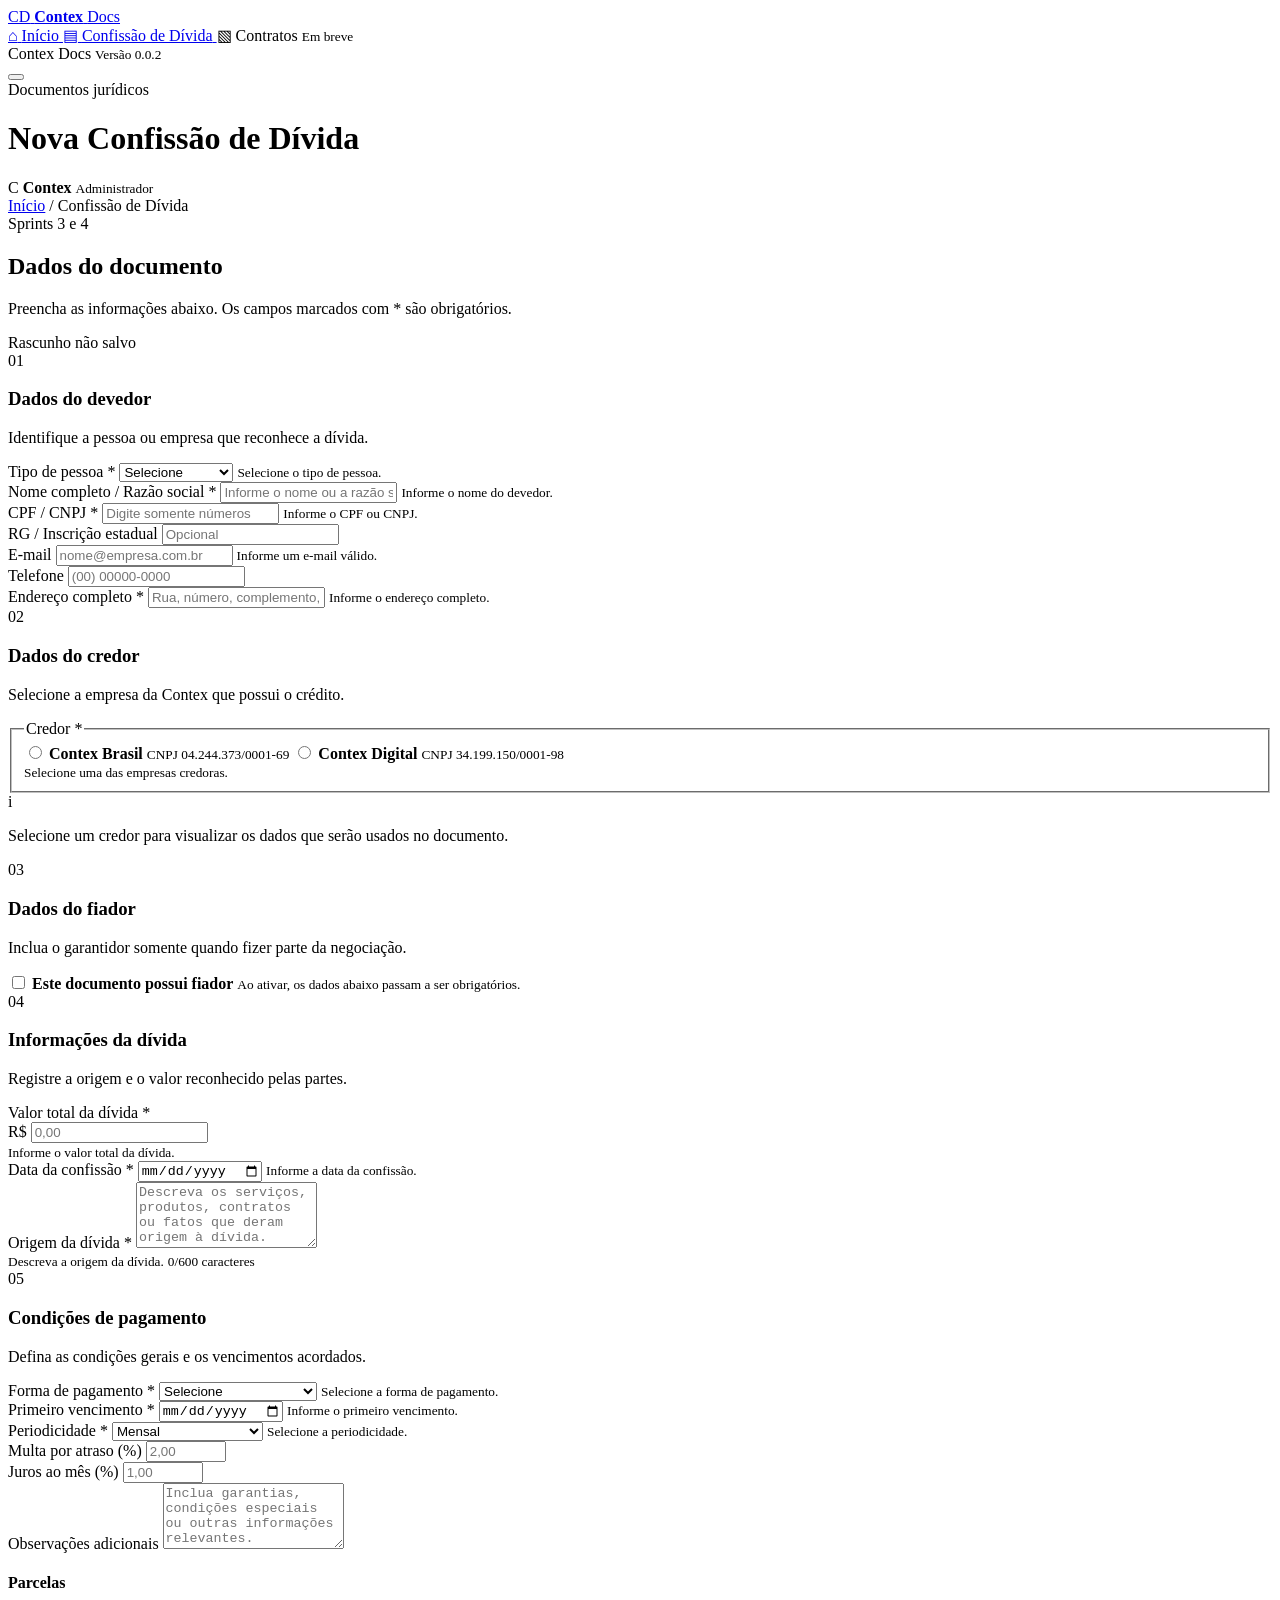
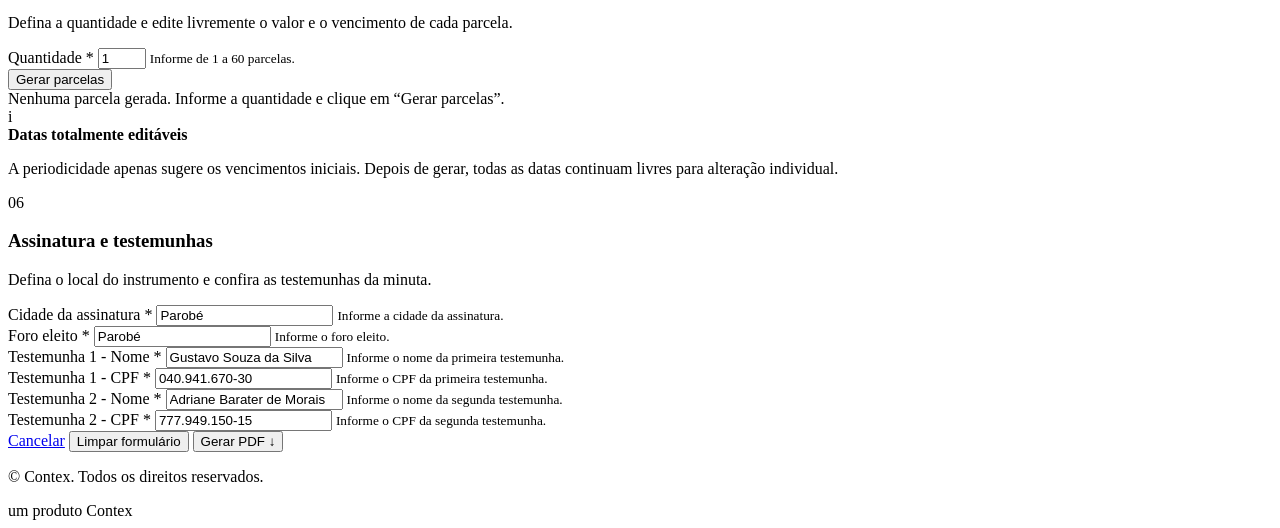
==== pages/confissao.html @ ff27fb11 "Adiciona pages/confissao.html" ====
<!DOCTYPE html>
<html lang="pt-BR">

<head>
    <meta charset="UTF-8">
    <meta name="viewport" content="width=device-width, initial-scale=1.0">
    <meta
        name="description"
        content="Formulário para elaboração de instrumentos de confissão de dívida."
    >

    <title>Nova Confissão de Dívida | Contex Docs</title>

    <link rel="stylesheet" href="../assets/css/confissao.css">
    <script src="../assets/js/confissao.js" defer></script>
</head>

<body>
    <div class="app-shell">
        <aside class="sidebar">
            <a class="brand" href="../index.html" aria-label="Ir para o início">
                <span class="brand-mark" aria-hidden="true">CD</span>
                <span class="brand-name">
                    <strong>Contex</strong>
                    <span>Docs</span>
                </span>
            </a>

            <nav class="sidebar-nav" aria-label="Menu principal">
                <a class="nav-item" href="../index.html">
                    <span class="nav-icon" aria-hidden="true">⌂</span>
                    <span>Início</span>
                </a>

                <a class="nav-item is-active" href="confissao.html" aria-current="page">
                    <span class="nav-icon" aria-hidden="true">▤</span>
                    <span>Confissão de Dívida</span>
                </a>

                <span class="nav-item is-disabled" aria-disabled="true">
                    <span class="nav-icon" aria-hidden="true">▧</span>
                    <span>Contratos</span>
                    <small>Em breve</small>
                </span>
            </nav>

            <div class="sidebar-footer">
                <span>Contex Docs</span>
                <small>Versão 0.0.2</small>
            </div>
        </aside>

        <div class="page-shell">
            <header class="topbar">
                <button
                    class="menu-toggle"
                    type="button"
                    aria-label="Abrir ou fechar menu"
                    aria-expanded="false"
                    data-js="menu-toggle"
                >
                    <span></span>
                    <span></span>
                    <span></span>
                </button>

                <div>
                    <span class="eyebrow">Documentos jurídicos</span>
                    <h1>Nova Confissão de Dívida</h1>
                </div>

                <div class="topbar-user" aria-label="Usuário atual">
                    <span class="user-avatar" aria-hidden="true">C</span>
                    <span>
                        <strong>Contex</strong>
                        <small>Administrador</small>
                    </span>
                </div>
            </header>

            <main class="main-content">
                <nav class="breadcrumb" aria-label="Navegação estrutural">
                    <a href="../index.html">Início</a>
                    <span aria-hidden="true">/</span>
                    <span>Confissão de Dívida</span>
                </nav>

                <section class="page-intro" aria-labelledby="page-title">
                    <div>
                        <span class="section-kicker">Sprints 3 e 4</span>
                        <h2 id="page-title">Dados do documento</h2>
                        <p>
                            Preencha as informações abaixo. Os campos marcados com
                            <span class="required-symbol" aria-hidden="true">*</span>
                            são obrigatórios.
                        </p>
                    </div>

                    <div class="status-chip">
                        <span aria-hidden="true"></span>
                        Rascunho não salvo
                    </div>
                </section>

                <form id="confissaoForm" novalidate>
                    <section class="form-card" aria-labelledby="devedor-title">
                        <div class="card-heading">
                            <span class="step-number" aria-hidden="true">01</span>
                            <div>
                                <h3 id="devedor-title">Dados do devedor</h3>
                                <p>Identifique a pessoa ou empresa que reconhece a dívida.</p>
                            </div>
                        </div>

                        <div class="form-grid">
                            <div class="field field-small">
                                <label for="tipoPessoa">Tipo de pessoa <span>*</span></label>
                                <select id="tipoPessoa" name="tipoPessoa" required data-js="tipo-pessoa">
                                    <option value="">Selecione</option>
                                    <option value="fisica">Pessoa física</option>
                                    <option value="juridica">Pessoa jurídica</option>
                                </select>
                                <small class="field-error">Selecione o tipo de pessoa.</small>
                            </div>

                            <div class="field field-wide">
                                <label for="nomeDevedor" data-js="label-nome">
                                    Nome completo / Razão social <span>*</span>
                                </label>
                                <input
                                    id="nomeDevedor"
                                    name="nomeDevedor"
                                    type="text"
                                    autocomplete="name"
                                    maxlength="120"
                                    placeholder="Informe o nome ou a razão social"
                                    required
                                >
                                <small class="field-error">Informe o nome do devedor.</small>
                            </div>

                            <div class="field">
                                <label for="documentoDevedor" data-js="label-documento">
                                    CPF / CNPJ <span>*</span>
                                </label>
                                <input
                                    id="documentoDevedor"
                                    name="documentoDevedor"
                                    type="text"
                                    inputmode="numeric"
                                    maxlength="18"
                                    placeholder="Digite somente números"
                                    required
                                    data-js="documento"
                                >
                                <small class="field-error">Informe o CPF ou CNPJ.</small>
                            </div>

                            <div class="field">
                                <label for="rgDevedor">RG / Inscrição estadual</label>
                                <input
                                    id="rgDevedor"
                                    name="rgDevedor"
                                    type="text"
                                    maxlength="30"
                                    placeholder="Opcional"
                                >
                            </div>

                            <div class="field">
                                <label for="emailDevedor">E-mail</label>
                                <input
                                    id="emailDevedor"
                                    name="emailDevedor"
                                    type="email"
                                    autocomplete="email"
                                    maxlength="120"
                                    placeholder="nome@empresa.com.br"
                                >
                                <small class="field-error">Informe um e-mail válido.</small>
                            </div>

                            <div class="field">
                                <label for="telefoneDevedor">Telefone</label>
                                <input
                                    id="telefoneDevedor"
                                    name="telefoneDevedor"
                                    type="tel"
                                    autocomplete="tel"
                                    inputmode="numeric"
                                    maxlength="15"
                                    placeholder="(00) 00000-0000"
                                    data-js="telefone"
                                >
                            </div>

                            <div class="field field-full">
                                <label for="enderecoDevedor">Endereço completo <span>*</span></label>
                                <input
                                    id="enderecoDevedor"
                                    name="enderecoDevedor"
                                    type="text"
                                    autocomplete="street-address"
                                    maxlength="180"
                                    placeholder="Rua, número, complemento, bairro, cidade, UF e CEP"
                                    required
                                >
                                <small class="field-error">Informe o endereço completo.</small>
                            </div>
                        </div>
                    </section>

                    <section class="form-card" aria-labelledby="credor-title">
                        <div class="card-heading">
                            <span class="step-number" aria-hidden="true">02</span>
                            <div>
                                <h3 id="credor-title">Dados do credor</h3>
                                <p>Selecione a empresa da Contex que possui o crédito.</p>
                            </div>
                        </div>

                        <fieldset class="creditor-selector field">
                            <legend>Credor <span>*</span></legend>

                            <div class="creditor-options">
                                <label class="creditor-option">
                                    <input
                                        type="radio"
                                        name="credorSelecionado"
                                        value="contex-brasil"
                                        required
                                    >
                                    <span class="creditor-radio" aria-hidden="true"></span>
                                    <span class="creditor-content">
                                        <strong>Contex Brasil</strong>
                                        <small>CNPJ 04.244.373/0001-69</small>
                                    </span>
                                </label>

                                <label class="creditor-option">
                                    <input
                                        type="radio"
                                        name="credorSelecionado"
                                        value="contex-digital"
                                        required
                                    >
                                    <span class="creditor-radio" aria-hidden="true"></span>
                                    <span class="creditor-content">
                                        <strong>Contex Digital</strong>
                                        <small>CNPJ 34.199.150/0001-98</small>
                                    </span>
                                </label>
                            </div>

                            <small class="field-error">Selecione uma das empresas credoras.</small>
                        </fieldset>

                        <div class="creditor-details" data-js="credor-detalhes" aria-live="polite">
                            <span class="note-icon" aria-hidden="true">i</span>
                            <p>Selecione um credor para visualizar os dados que serão usados no documento.</p>
                        </div>
                    </section>

                    <section class="form-card" aria-labelledby="fiador-title">
                        <div class="card-heading">
                            <span class="step-number" aria-hidden="true">03</span>
                            <div>
                                <h3 id="fiador-title">Dados do fiador</h3>
                                <p>Inclua o garantidor somente quando fizer parte da negociação.</p>
                            </div>
                        </div>

                        <label class="guarantor-toggle">
                            <input type="checkbox" name="possuiFiador" data-js="possui-fiador">
                            <span aria-hidden="true"></span>
                            <span>
                                <strong>Este documento possui fiador</strong>
                                <small>Ao ativar, os dados abaixo passam a ser obrigatórios.</small>
                            </span>
                        </label>

                        <div class="form-grid guarantor-fields" data-js="campos-fiador" hidden>
                            <div class="field field-full">
                                <label for="nomeFiador">Nome completo <span>*</span></label>
                                <input
                                    id="nomeFiador"
                                    name="nomeFiador"
                                    type="text"
                                    maxlength="120"
                                    placeholder="Nome completo do fiador"
                                    data-fiador-required
                                >
                                <small class="field-error">Informe o nome do fiador.</small>
                            </div>

                            <div class="field">
                                <label for="cpfFiador">CPF <span>*</span></label>
                                <input
                                    id="cpfFiador"
                                    name="cpfFiador"
                                    type="text"
                                    inputmode="numeric"
                                    maxlength="14"
                                    placeholder="000.000.000-00"
                                    data-js="documento"
                                    data-fiador-required
                                >
                                <small class="field-error">Informe o CPF do fiador.</small>
                            </div>

                            <div class="field">
                                <label for="nacionalidadeFiador">Nacionalidade <span>*</span></label>
                                <input
                                    id="nacionalidadeFiador"
                                    name="nacionalidadeFiador"
                                    type="text"
                                    value="brasileiro(a)"
                                    maxlength="60"
                                    data-fiador-required
                                >
                                <small class="field-error">Informe a nacionalidade.</small>
                            </div>

                            <div class="field">
                                <label for="estadoCivilFiador">Estado civil <span>*</span></label>
                                <input
                                    id="estadoCivilFiador"
                                    name="estadoCivilFiador"
                                    type="text"
                                    maxlength="60"
                                    placeholder="Ex.: casado(a)"
                                    data-fiador-required
                                >
                                <small class="field-error">Informe o estado civil.</small>
                            </div>

                            <div class="field">
                                <label for="profissaoFiador">Profissão <span>*</span></label>
                                <input
                                    id="profissaoFiador"
                                    name="profissaoFiador"
                                    type="text"
                                    value="empresário(a)"
                                    maxlength="80"
                                    data-fiador-required
                                >
                                <small class="field-error">Informe a profissão.</small>
                            </div>

                            <div class="field field-full">
                                <label for="enderecoFiador">Endereço completo <span>*</span></label>
                                <input
                                    id="enderecoFiador"
                                    name="enderecoFiador"
                                    type="text"
                                    maxlength="180"
                                    placeholder="Rua, número, complemento, bairro, cidade, UF e CEP"
                                    data-fiador-required
                                >
                                <small class="field-error">Informe o endereço completo.</small>
                            </div>
                        </div>
                    </section>

                    <section class="form-card" aria-labelledby="divida-title">
                        <div class="card-heading">
                            <span class="step-number" aria-hidden="true">04</span>
                            <div>
                                <h3 id="divida-title">Informações da dívida</h3>
                                <p>Registre a origem e o valor reconhecido pelas partes.</p>
                            </div>
                        </div>

                        <div class="form-grid">
                            <div class="field">
                                <label for="valorDivida">Valor total da dívida <span>*</span></label>
                                <div class="input-prefix">
                                    <span aria-hidden="true">R$</span>
                                    <input
                                        id="valorDivida"
                                        name="valorDivida"
                                        type="text"
                                        inputmode="numeric"
                                        placeholder="0,00"
                                        required
                                        data-js="moeda"
                                    >
                                </div>
                                <small class="field-error">Informe o valor total da dívida.</small>
                            </div>

                            <div class="field">
                                <label for="dataConfissao">Data da confissão <span>*</span></label>
                                <input
                                    id="dataConfissao"
                                    name="dataConfissao"
                                    type="date"
                                    required
                                    data-js="data-confissao"
                                >
                                <small class="field-error">Informe a data da confissão.</small>
                            </div>

                            <div class="field field-full">
                                <label for="origemDivida">Origem da dívida <span>*</span></label>
                                <textarea
                                    id="origemDivida"
                                    name="origemDivida"
                                    rows="4"
                                    maxlength="600"
                                    placeholder="Descreva os serviços, produtos, contratos ou fatos que deram origem à dívida."
                                    required
                                ></textarea>
                                <div class="field-meta">
                                    <small class="field-error">Descreva a origem da dívida.</small>
                                    <small><span data-js="contador-origem">0</span>/600 caracteres</small>
                                </div>
                            </div>
                        </div>
                    </section>

                    <section class="form-card" aria-labelledby="pagamento-title">
                        <div class="card-heading">
                            <span class="step-number" aria-hidden="true">05</span>
                            <div>
                                <h3 id="pagamento-title">Condições de pagamento</h3>
                                <p>Defina as condições gerais e os vencimentos acordados.</p>
                            </div>
                        </div>

                        <div class="form-grid">
                            <div class="field">
                                <label for="formaPagamento">Forma de pagamento <span>*</span></label>
                                <select id="formaPagamento" name="formaPagamento" required>
                                    <option value="">Selecione</option>
                                    <option value="pix">PIX</option>
                                    <option value="boleto">Boleto bancário</option>
                                    <option value="transferencia">Transferência bancária</option>
                                    <option value="outro">Outra</option>
                                </select>
                                <small class="field-error">Selecione a forma de pagamento.</small>
                            </div>

                            <div class="field">
                                <label for="primeiroVencimento">Primeiro vencimento <span>*</span></label>
                                <input
                                    id="primeiroVencimento"
                                    name="primeiroVencimento"
                                    type="date"
                                    required
                                >
                                <small class="field-error">Informe o primeiro vencimento.</small>
                            </div>

                            <div class="field">
                                <label for="periodicidadeParcelas">Periodicidade <span>*</span></label>
                                <select
                                    id="periodicidadeParcelas"
                                    name="periodicidadeParcelas"
                                    required
                                    data-js="periodicidade-parcelas"
                                >
                                    <option value="mensal">Mensal</option>
                                    <option value="quinzenal">Quinzenal</option>
                                    <option value="semanal">Semanal</option>
                                    <option value="diaria">Diária</option>
                                    <option value="personalizada">Datas personalizadas</option>
                                </select>
                                <small class="field-error">Selecione a periodicidade.</small>
                            </div>

                            <div class="field">
                                <label for="multa">Multa por atraso (%)</label>
                                <input
                                    id="multa"
                                    name="multa"
                                    type="number"
                                    inputmode="decimal"
                                    min="0"
                                    max="100"
                                    step="0.01"
                                    placeholder="2,00"
                                >
                            </div>

                            <div class="field">
                                <label for="juros">Juros ao mês (%)</label>
                                <input
                                    id="juros"
                                    name="juros"
                                    type="number"
                                    inputmode="decimal"
                                    min="0"
                                    max="100"
                                    step="0.01"
                                    placeholder="1,00"
                                >
                            </div>

                            <div class="field field-full">
                                <label for="observacoes">Observações adicionais</label>
                                <textarea
                                    id="observacoes"
                                    name="observacoes"
                                    rows="4"
                                    maxlength="800"
                                    placeholder="Inclua garantias, condições especiais ou outras informações relevantes."
                                ></textarea>
                            </div>
                        </div>

                        <div class="installments-builder">
                            <div class="installments-toolbar">
                                <div>
                                    <h4>Parcelas</h4>
                                    <p>Defina a quantidade e edite livremente o valor e o vencimento de cada parcela.</p>
                                </div>

                                <div class="installments-controls">
                                    <div class="field quantity-field">
                                        <label for="quantidadeParcelas">Quantidade <span>*</span></label>
                                        <input
                                            id="quantidadeParcelas"
                                            name="quantidadeParcelas"
                                            type="number"
                                            inputmode="numeric"
                                            min="1"
                                            max="60"
                                            value="1"
                                            required
                                        >
                                        <small class="field-error">Informe de 1 a 60 parcelas.</small>
                                    </div>

                                    <button class="button button-secondary" type="button" data-js="gerar-parcelas">
                                        Gerar parcelas
                                    </button>
                                </div>
                            </div>

                            <div class="installments-empty" data-js="parcelas-vazio">
                                Nenhuma parcela gerada. Informe a quantidade e clique em “Gerar parcelas”.
                            </div>

                            <div class="installments-table-wrapper" data-js="parcelas-tabela" hidden>
                                <table class="installments-table">
                                    <thead>
                                        <tr>
                                            <th scope="col">Parcela</th>
                                            <th scope="col">Vencimento</th>
                                            <th scope="col">Valor</th>
                                            <th scope="col"><span class="sr-only">Ações</span></th>
                                        </tr>
                                    </thead>
                                    <tbody data-js="parcelas-corpo"></tbody>
                                </table>
                            </div>

                            <div class="installments-summary" data-js="parcelas-resumo" hidden>
                                <span>
                                    Total das parcelas
                                    <small data-js="diferenca-parcelas"></small>
                                </span>
                                <strong data-js="total-parcelas">R$ 0,00</strong>
                            </div>

                            <div class="next-sprint-note" role="note">
                                <span class="note-icon" aria-hidden="true">i</span>
                                <div>
                                    <strong>Datas totalmente editáveis</strong>
                                    <p>
                                        A periodicidade apenas sugere os vencimentos iniciais. Depois de gerar,
                                        todas as datas continuam livres para alteração individual.
                                    </p>
                                </div>
                            </div>
                        </div>
                    </section>

                    <section class="form-card" aria-labelledby="assinaturas-title">
                        <div class="card-heading">
                            <span class="step-number" aria-hidden="true">06</span>
                            <div>
                                <h3 id="assinaturas-title">Assinatura e testemunhas</h3>
                                <p>Defina o local do instrumento e confira as testemunhas da minuta.</p>
                            </div>
                        </div>

                        <div class="form-grid">
                            <div class="field">
                                <label for="cidadeDocumento">Cidade da assinatura <span>*</span></label>
                                <input
                                    id="cidadeDocumento"
                                    name="cidadeDocumento"
                                    type="text"
                                    value="Parobé"
                                    maxlength="80"
                                    required
                                >
                                <small class="field-error">Informe a cidade da assinatura.</small>
                            </div>

                            <div class="field">
                                <label for="foroDocumento">Foro eleito <span>*</span></label>
                                <input
                                    id="foroDocumento"
                                    name="foroDocumento"
                                    type="text"
                                    value="Parobé"
                                    maxlength="80"
                                    required
                                >
                                <small class="field-error">Informe o foro eleito.</small>
                            </div>

                            <div class="field">
                                <label for="testemunha1Nome">Testemunha 1 - Nome <span>*</span></label>
                                <input
                                    id="testemunha1Nome"
                                    name="testemunha1Nome"
                                    type="text"
                                    value="Gustavo Souza da Silva"
                                    maxlength="120"
                                    required
                                >
                                <small class="field-error">Informe o nome da primeira testemunha.</small>
                            </div>

                            <div class="field">
                                <label for="testemunha1Cpf">Testemunha 1 - CPF <span>*</span></label>
                                <input
                                    id="testemunha1Cpf"
                                    name="testemunha1Cpf"
                                    type="text"
                                    inputmode="numeric"
                                    value="040.941.670-30"
                                    maxlength="14"
                                    required
                                    data-js="documento"
                                >
                                <small class="field-error">Informe o CPF da primeira testemunha.</small>
                            </div>

                            <div class="field">
                                <label for="testemunha2Nome">Testemunha 2 - Nome <span>*</span></label>
                                <input
                                    id="testemunha2Nome"
                                    name="testemunha2Nome"
                                    type="text"
                                    value="Adriane Barater de Morais"
                                    maxlength="120"
                                    required
                                >
                                <small class="field-error">Informe o nome da segunda testemunha.</small>
                            </div>

                            <div class="field">
                                <label for="testemunha2Cpf">Testemunha 2 - CPF <span>*</span></label>
                                <input
                                    id="testemunha2Cpf"
                                    name="testemunha2Cpf"
                                    type="text"
                                    inputmode="numeric"
                                    value="777.949.150-15"
                                    maxlength="14"
                                    required
                                    data-js="documento"
                                >
                                <small class="field-error">Informe o CPF da segunda testemunha.</small>
                            </div>
                        </div>
                    </section>

                    <div class="form-feedback" role="status" aria-live="polite" data-js="feedback"></div>

                    <div class="form-actions">
                        <a class="button button-secondary" href="../index.html">Cancelar</a>
                        <button class="button button-ghost" type="reset">Limpar formulário</button>
                        <button class="button button-primary" type="submit">
                            Gerar PDF
                            <span aria-hidden="true">↓</span>
                        </button>
                    </div>
                </form>
            </main>

            <footer class="page-footer">
                <p>© <span data-js="ano-atual"></span> Contex. Todos os direitos reservados.</p>
                <span>um produto Contex</span>
            </footer>
        </div>
    </div>

    <div class="sidebar-overlay" data-js="sidebar-overlay"></div>
</body>

</html>
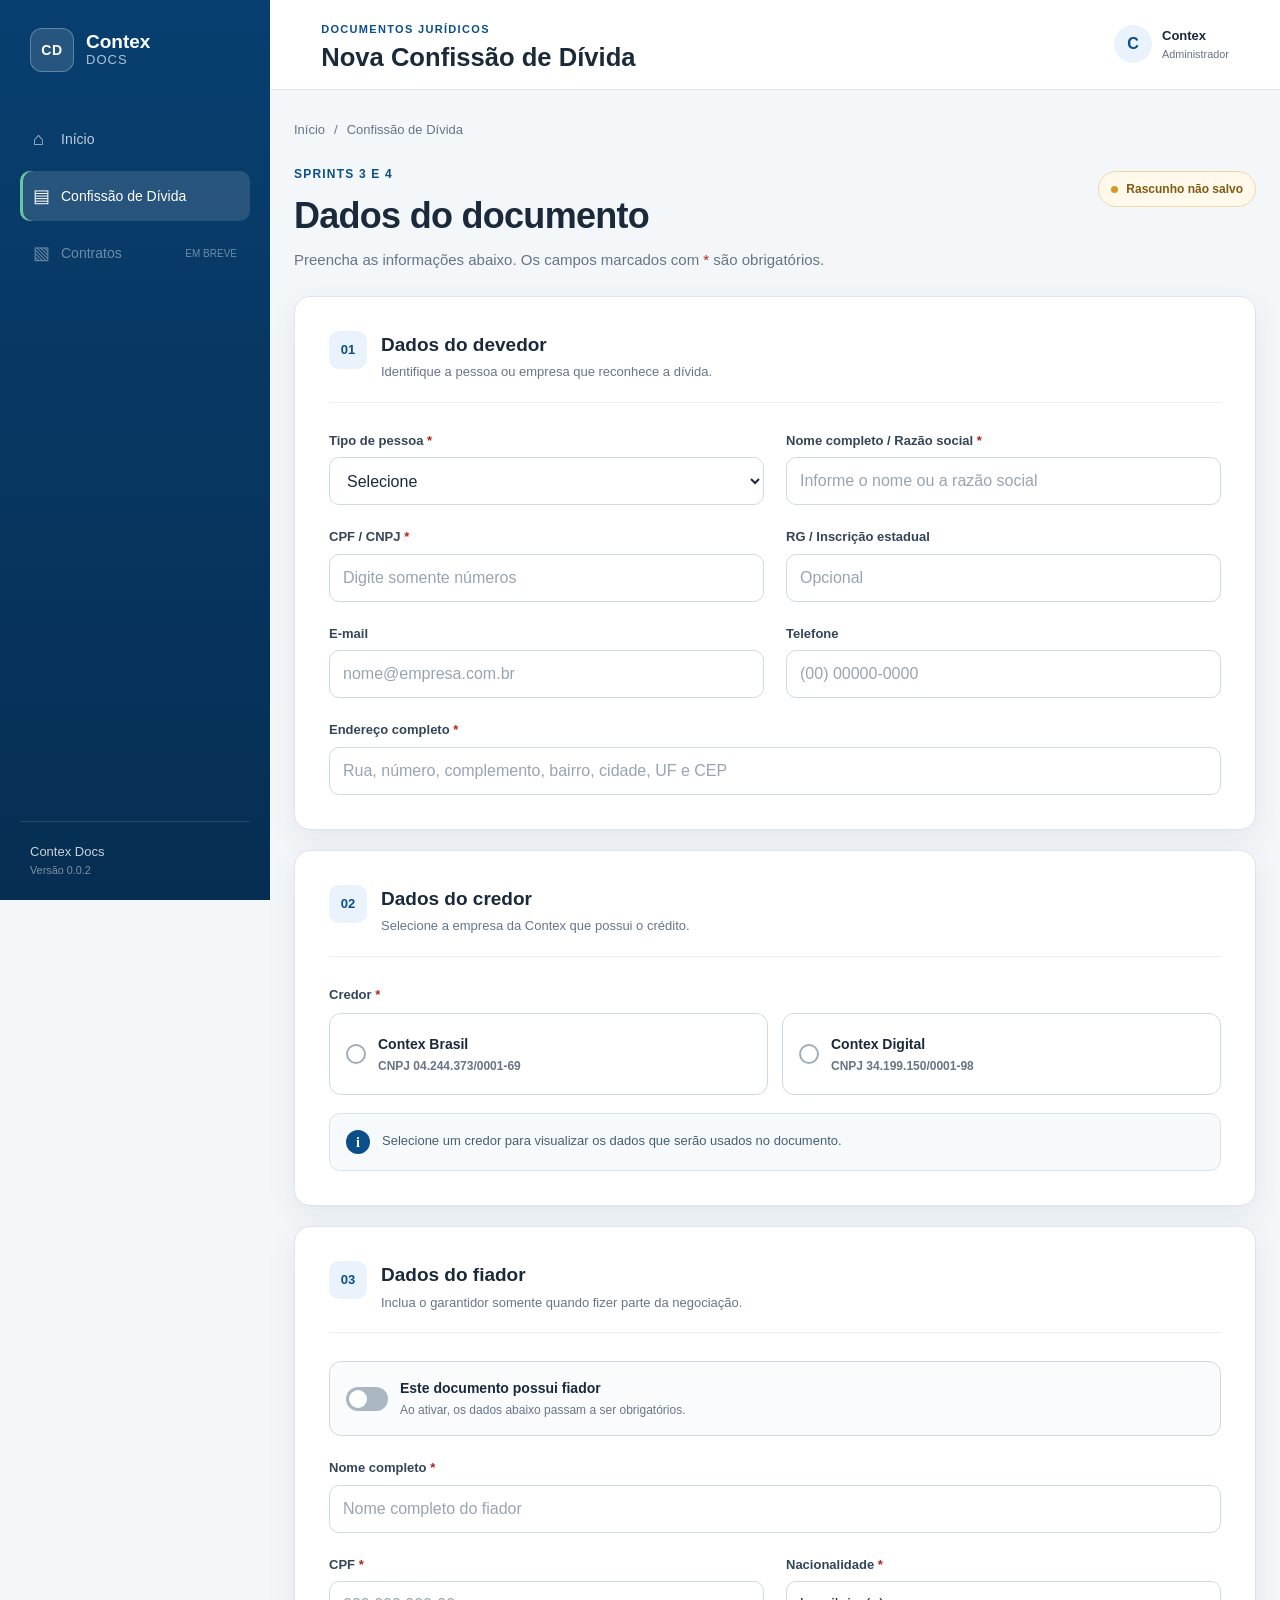
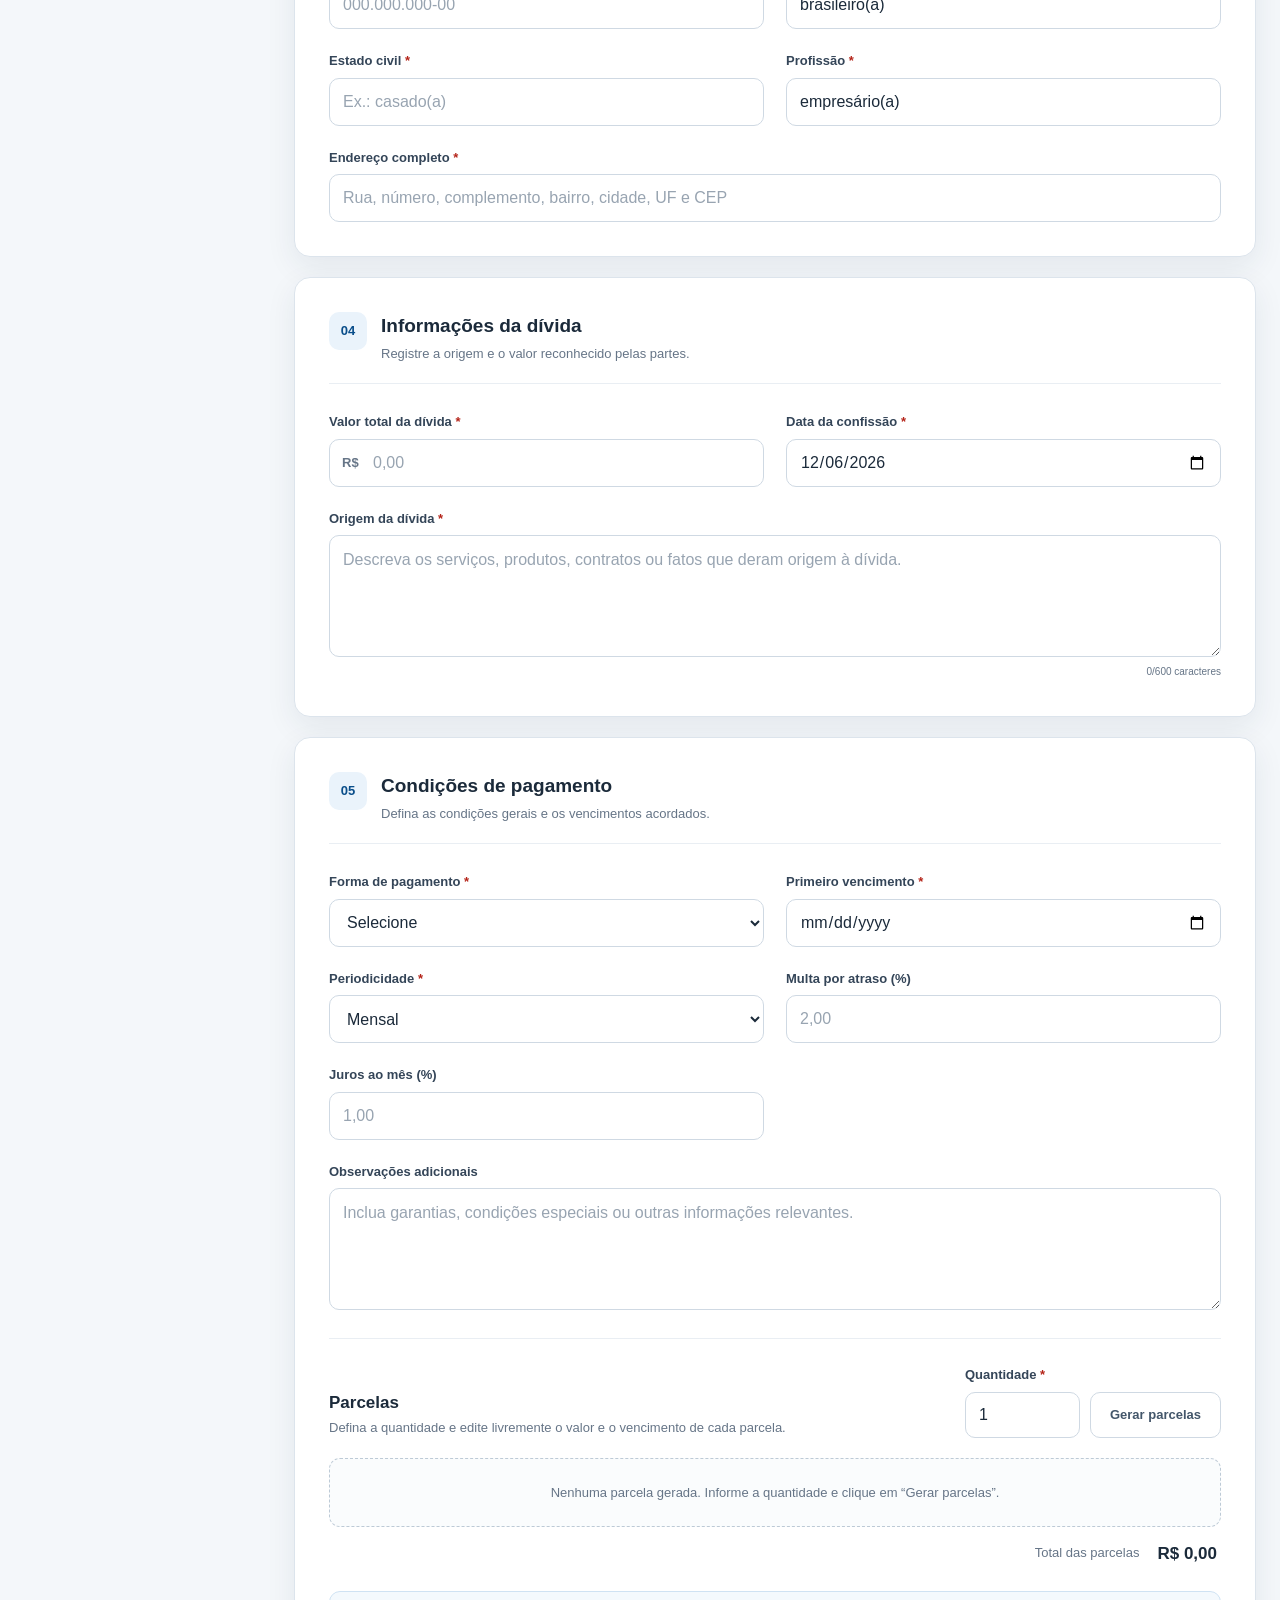
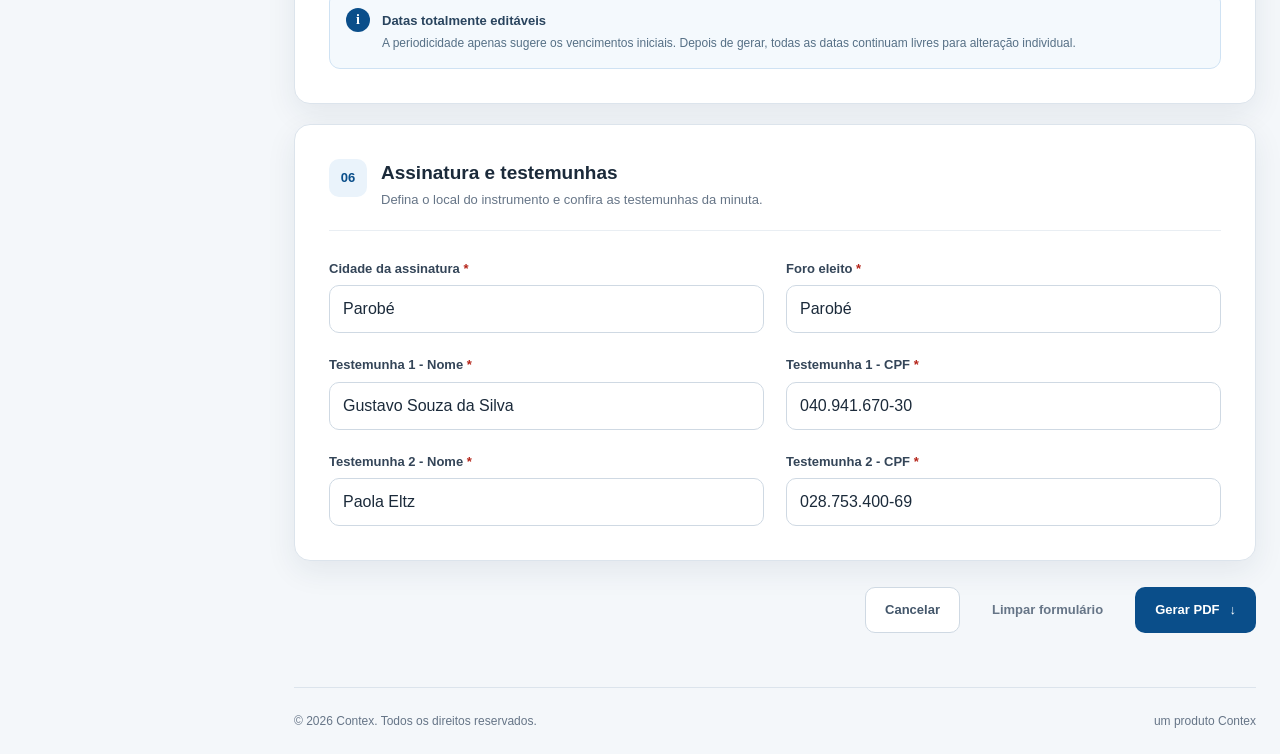
==== commit b342927e: "Update witness details in confissao.html" ====
--- a/pages/confissao.html
+++ b/pages/confissao.html
@@ -1,698 +1,698 @@
-<!DOCTYPE html>
-<html lang="pt-BR">
-
-<head>
-    <meta charset="UTF-8">
-    <meta name="viewport" content="width=device-width, initial-scale=1.0">
-    <meta
-        name="description"
-        content="Formulário para elaboração de instrumentos de confissão de dívida."
-    >
-
-    <title>Nova Confissão de Dívida | Contex Docs</title>
-
-    <link rel="stylesheet" href="../assets/css/confissao.css">
-    <script src="../assets/js/confissao.js" defer></script>
-</head>
-
-<body>
-    <div class="app-shell">
-        <aside class="sidebar">
-            <a class="brand" href="../index.html" aria-label="Ir para o início">
-                <span class="brand-mark" aria-hidden="true">CD</span>
-                <span class="brand-name">
-                    <strong>Contex</strong>
-                    <span>Docs</span>
-                </span>
-            </a>
-
-            <nav class="sidebar-nav" aria-label="Menu principal">
-                <a class="nav-item" href="../index.html">
-                    <span class="nav-icon" aria-hidden="true">⌂</span>
-                    <span>Início</span>
-                </a>
-
-                <a class="nav-item is-active" href="confissao.html" aria-current="page">
-                    <span class="nav-icon" aria-hidden="true">▤</span>
-                    <span>Confissão de Dívida</span>
-                </a>
-
-                <span class="nav-item is-disabled" aria-disabled="true">
-                    <span class="nav-icon" aria-hidden="true">▧</span>
-                    <span>Contratos</span>
-                    <small>Em breve</small>
-                </span>
-            </nav>
-
-            <div class="sidebar-footer">
-                <span>Contex Docs</span>
-                <small>Versão 0.0.2</small>
-            </div>
-        </aside>
-
-        <div class="page-shell">
-            <header class="topbar">
-                <button
-                    class="menu-toggle"
-                    type="button"
-                    aria-label="Abrir ou fechar menu"
-                    aria-expanded="false"
-                    data-js="menu-toggle"
-                >
-                    <span></span>
-                    <span></span>
-                    <span></span>
-                </button>
-
-                <div>
-                    <span class="eyebrow">Documentos jurídicos</span>
-                    <h1>Nova Confissão de Dívida</h1>
-                </div>
-
-                <div class="topbar-user" aria-label="Usuário atual">
-                    <span class="user-avatar" aria-hidden="true">C</span>
-                    <span>
-                        <strong>Contex</strong>
-                        <small>Administrador</small>
-                    </span>
-                </div>
-            </header>
-
-            <main class="main-content">
-                <nav class="breadcrumb" aria-label="Navegação estrutural">
-                    <a href="../index.html">Início</a>
-                    <span aria-hidden="true">/</span>
-                    <span>Confissão de Dívida</span>
-                </nav>
-
-                <section class="page-intro" aria-labelledby="page-title">
-                    <div>
-                        <span class="section-kicker">Sprints 3 e 4</span>
-                        <h2 id="page-title">Dados do documento</h2>
-                        <p>
-                            Preencha as informações abaixo. Os campos marcados com
-                            <span class="required-symbol" aria-hidden="true">*</span>
-                            são obrigatórios.
-                        </p>
-                    </div>
-
-                    <div class="status-chip">
-                        <span aria-hidden="true"></span>
-                        Rascunho não salvo
-                    </div>
-                </section>
-
-                <form id="confissaoForm" novalidate>
-                    <section class="form-card" aria-labelledby="devedor-title">
-                        <div class="card-heading">
-                            <span class="step-number" aria-hidden="true">01</span>
-                            <div>
-                                <h3 id="devedor-title">Dados do devedor</h3>
-                                <p>Identifique a pessoa ou empresa que reconhece a dívida.</p>
-                            </div>
-                        </div>
-
-                        <div class="form-grid">
-                            <div class="field field-small">
-                                <label for="tipoPessoa">Tipo de pessoa <span>*</span></label>
-                                <select id="tipoPessoa" name="tipoPessoa" required data-js="tipo-pessoa">
-                                    <option value="">Selecione</option>
-                                    <option value="fisica">Pessoa física</option>
-                                    <option value="juridica">Pessoa jurídica</option>
-                                </select>
-                                <small class="field-error">Selecione o tipo de pessoa.</small>
-                            </div>
-
-                            <div class="field field-wide">
-                                <label for="nomeDevedor" data-js="label-nome">
-                                    Nome completo / Razão social <span>*</span>
-                                </label>
-                                <input
-                                    id="nomeDevedor"
-                                    name="nomeDevedor"
-                                    type="text"
-                                    autocomplete="name"
-                                    maxlength="120"
-                                    placeholder="Informe o nome ou a razão social"
-                                    required
-                                >
-                                <small class="field-error">Informe o nome do devedor.</small>
-                            </div>
-
-                            <div class="field">
-                                <label for="documentoDevedor" data-js="label-documento">
-                                    CPF / CNPJ <span>*</span>
-                                </label>
-                                <input
-                                    id="documentoDevedor"
-                                    name="documentoDevedor"
-                                    type="text"
-                                    inputmode="numeric"
-                                    maxlength="18"
-                                    placeholder="Digite somente números"
-                                    required
-                                    data-js="documento"
-                                >
-                                <small class="field-error">Informe o CPF ou CNPJ.</small>
-                            </div>
-
-                            <div class="field">
-                                <label for="rgDevedor">RG / Inscrição estadual</label>
-                                <input
-                                    id="rgDevedor"
-                                    name="rgDevedor"
-                                    type="text"
-                                    maxlength="30"
-                                    placeholder="Opcional"
-                                >
-                            </div>
-
-                            <div class="field">
-                                <label for="emailDevedor">E-mail</label>
-                                <input
-                                    id="emailDevedor"
-                                    name="emailDevedor"
-                                    type="email"
-                                    autocomplete="email"
-                                    maxlength="120"
-                                    placeholder="nome@empresa.com.br"
-                                >
-                                <small class="field-error">Informe um e-mail válido.</small>
-                            </div>
-
-                            <div class="field">
-                                <label for="telefoneDevedor">Telefone</label>
-                                <input
-                                    id="telefoneDevedor"
-                                    name="telefoneDevedor"
-                                    type="tel"
-                                    autocomplete="tel"
-                                    inputmode="numeric"
-                                    maxlength="15"
-                                    placeholder="(00) 00000-0000"
-                                    data-js="telefone"
-                                >
-                            </div>
-
-                            <div class="field field-full">
-                                <label for="enderecoDevedor">Endereço completo <span>*</span></label>
-                                <input
-                                    id="enderecoDevedor"
-                                    name="enderecoDevedor"
-                                    type="text"
-                                    autocomplete="street-address"
-                                    maxlength="180"
-                                    placeholder="Rua, número, complemento, bairro, cidade, UF e CEP"
-                                    required
-                                >
-                                <small class="field-error">Informe o endereço completo.</small>
-                            </div>
-                        </div>
-                    </section>
-
-                    <section class="form-card" aria-labelledby="credor-title">
-                        <div class="card-heading">
-                            <span class="step-number" aria-hidden="true">02</span>
-                            <div>
-                                <h3 id="credor-title">Dados do credor</h3>
-                                <p>Selecione a empresa da Contex que possui o crédito.</p>
-                            </div>
-                        </div>
-
-                        <fieldset class="creditor-selector field">
-                            <legend>Credor <span>*</span></legend>
-
-                            <div class="creditor-options">
-                                <label class="creditor-option">
-                                    <input
-                                        type="radio"
-                                        name="credorSelecionado"
-                                        value="contex-brasil"
-                                        required
-                                    >
-                                    <span class="creditor-radio" aria-hidden="true"></span>
-                                    <span class="creditor-content">
-                                        <strong>Contex Brasil</strong>
-                                        <small>CNPJ 04.244.373/0001-69</small>
-                                    </span>
-                                </label>
-
-                                <label class="creditor-option">
-                                    <input
-                                        type="radio"
-                                        name="credorSelecionado"
-                                        value="contex-digital"
-                                        required
-                                    >
-                                    <span class="creditor-radio" aria-hidden="true"></span>
-                                    <span class="creditor-content">
-                                        <strong>Contex Digital</strong>
-                                        <small>CNPJ 34.199.150/0001-98</small>
-                                    </span>
-                                </label>
-                            </div>
-
-                            <small class="field-error">Selecione uma das empresas credoras.</small>
-                        </fieldset>
-
-                        <div class="creditor-details" data-js="credor-detalhes" aria-live="polite">
-                            <span class="note-icon" aria-hidden="true">i</span>
-                            <p>Selecione um credor para visualizar os dados que serão usados no documento.</p>
-                        </div>
-                    </section>
-
-                    <section class="form-card" aria-labelledby="fiador-title">
-                        <div class="card-heading">
-                            <span class="step-number" aria-hidden="true">03</span>
-                            <div>
-                                <h3 id="fiador-title">Dados do fiador</h3>
-                                <p>Inclua o garantidor somente quando fizer parte da negociação.</p>
-                            </div>
-                        </div>
-
-                        <label class="guarantor-toggle">
-                            <input type="checkbox" name="possuiFiador" data-js="possui-fiador">
-                            <span aria-hidden="true"></span>
-                            <span>
-                                <strong>Este documento possui fiador</strong>
-                                <small>Ao ativar, os dados abaixo passam a ser obrigatórios.</small>
-                            </span>
-                        </label>
-
-                        <div class="form-grid guarantor-fields" data-js="campos-fiador" hidden>
-                            <div class="field field-full">
-                                <label for="nomeFiador">Nome completo <span>*</span></label>
-                                <input
-                                    id="nomeFiador"
-                                    name="nomeFiador"
-                                    type="text"
-                                    maxlength="120"
-                                    placeholder="Nome completo do fiador"
-                                    data-fiador-required
-                                >
-                                <small class="field-error">Informe o nome do fiador.</small>
-                            </div>
-
-                            <div class="field">
-                                <label for="cpfFiador">CPF <span>*</span></label>
-                                <input
-                                    id="cpfFiador"
-                                    name="cpfFiador"
-                                    type="text"
-                                    inputmode="numeric"
-                                    maxlength="14"
-                                    placeholder="000.000.000-00"
-                                    data-js="documento"
-                                    data-fiador-required
-                                >
-                                <small class="field-error">Informe o CPF do fiador.</small>
-                            </div>
-
-                            <div class="field">
-                                <label for="nacionalidadeFiador">Nacionalidade <span>*</span></label>
-                                <input
-                                    id="nacionalidadeFiador"
-                                    name="nacionalidadeFiador"
-                                    type="text"
-                                    value="brasileiro(a)"
-                                    maxlength="60"
-                                    data-fiador-required
-                                >
-                                <small class="field-error">Informe a nacionalidade.</small>
-                            </div>
-
-                            <div class="field">
-                                <label for="estadoCivilFiador">Estado civil <span>*</span></label>
-                                <input
-                                    id="estadoCivilFiador"
-                                    name="estadoCivilFiador"
-                                    type="text"
-                                    maxlength="60"
-                                    placeholder="Ex.: casado(a)"
-                                    data-fiador-required
-                                >
-                                <small class="field-error">Informe o estado civil.</small>
-                            </div>
-
-                            <div class="field">
-                                <label for="profissaoFiador">Profissão <span>*</span></label>
-                                <input
-                                    id="profissaoFiador"
-                                    name="profissaoFiador"
-                                    type="text"
-                                    value="empresário(a)"
-                                    maxlength="80"
-                                    data-fiador-required
-                                >
-                                <small class="field-error">Informe a profissão.</small>
-                            </div>
-
-                            <div class="field field-full">
-                                <label for="enderecoFiador">Endereço completo <span>*</span></label>
-                                <input
-                                    id="enderecoFiador"
-                                    name="enderecoFiador"
-                                    type="text"
-                                    maxlength="180"
-                                    placeholder="Rua, número, complemento, bairro, cidade, UF e CEP"
-                                    data-fiador-required
-                                >
-                                <small class="field-error">Informe o endereço completo.</small>
-                            </div>
-                        </div>
-                    </section>
-
-                    <section class="form-card" aria-labelledby="divida-title">
-                        <div class="card-heading">
-                            <span class="step-number" aria-hidden="true">04</span>
-                            <div>
-                                <h3 id="divida-title">Informações da dívida</h3>
-                                <p>Registre a origem e o valor reconhecido pelas partes.</p>
-                            </div>
-                        </div>
-
-                        <div class="form-grid">
-                            <div class="field">
-                                <label for="valorDivida">Valor total da dívida <span>*</span></label>
-                                <div class="input-prefix">
-                                    <span aria-hidden="true">R$</span>
-                                    <input
-                                        id="valorDivida"
-                                        name="valorDivida"
-                                        type="text"
-                                        inputmode="numeric"
-                                        placeholder="0,00"
-                                        required
-                                        data-js="moeda"
-                                    >
-                                </div>
-                                <small class="field-error">Informe o valor total da dívida.</small>
-                            </div>
-
-                            <div class="field">
-                                <label for="dataConfissao">Data da confissão <span>*</span></label>
-                                <input
-                                    id="dataConfissao"
-                                    name="dataConfissao"
-                                    type="date"
-                                    required
-                                    data-js="data-confissao"
-                                >
-                                <small class="field-error">Informe a data da confissão.</small>
-                            </div>
-
-                            <div class="field field-full">
-                                <label for="origemDivida">Origem da dívida <span>*</span></label>
-                                <textarea
-                                    id="origemDivida"
-                                    name="origemDivida"
-                                    rows="4"
-                                    maxlength="600"
-                                    placeholder="Descreva os serviços, produtos, contratos ou fatos que deram origem à dívida."
-                                    required
-                                ></textarea>
-                                <div class="field-meta">
-                                    <small class="field-error">Descreva a origem da dívida.</small>
-                                    <small><span data-js="contador-origem">0</span>/600 caracteres</small>
-                                </div>
-                            </div>
-                        </div>
-                    </section>
-
-                    <section class="form-card" aria-labelledby="pagamento-title">
-                        <div class="card-heading">
-                            <span class="step-number" aria-hidden="true">05</span>
-                            <div>
-                                <h3 id="pagamento-title">Condições de pagamento</h3>
-                                <p>Defina as condições gerais e os vencimentos acordados.</p>
-                            </div>
-                        </div>
-
-                        <div class="form-grid">
-                            <div class="field">
-                                <label for="formaPagamento">Forma de pagamento <span>*</span></label>
-                                <select id="formaPagamento" name="formaPagamento" required>
-                                    <option value="">Selecione</option>
-                                    <option value="pix">PIX</option>
-                                    <option value="boleto">Boleto bancário</option>
-                                    <option value="transferencia">Transferência bancária</option>
-                                    <option value="outro">Outra</option>
-                                </select>
-                                <small class="field-error">Selecione a forma de pagamento.</small>
-                            </div>
-
-                            <div class="field">
-                                <label for="primeiroVencimento">Primeiro vencimento <span>*</span></label>
-                                <input
-                                    id="primeiroVencimento"
-                                    name="primeiroVencimento"
-                                    type="date"
-                                    required
-                                >
-                                <small class="field-error">Informe o primeiro vencimento.</small>
-                            </div>
-
-                            <div class="field">
-                                <label for="periodicidadeParcelas">Periodicidade <span>*</span></label>
-                                <select
-                                    id="periodicidadeParcelas"
-                                    name="periodicidadeParcelas"
-                                    required
-                                    data-js="periodicidade-parcelas"
-                                >
-                                    <option value="mensal">Mensal</option>
-                                    <option value="quinzenal">Quinzenal</option>
-                                    <option value="semanal">Semanal</option>
-                                    <option value="diaria">Diária</option>
-                                    <option value="personalizada">Datas personalizadas</option>
-                                </select>
-                                <small class="field-error">Selecione a periodicidade.</small>
-                            </div>
-
-                            <div class="field">
-                                <label for="multa">Multa por atraso (%)</label>
-                                <input
-                                    id="multa"
-                                    name="multa"
-                                    type="number"
-                                    inputmode="decimal"
-                                    min="0"
-                                    max="100"
-                                    step="0.01"
-                                    placeholder="2,00"
-                                >
-                            </div>
-
-                            <div class="field">
-                                <label for="juros">Juros ao mês (%)</label>
-                                <input
-                                    id="juros"
-                                    name="juros"
-                                    type="number"
-                                    inputmode="decimal"
-                                    min="0"
-                                    max="100"
-                                    step="0.01"
-                                    placeholder="1,00"
-                                >
-                            </div>
-
-                            <div class="field field-full">
-                                <label for="observacoes">Observações adicionais</label>
-                                <textarea
-                                    id="observacoes"
-                                    name="observacoes"
-                                    rows="4"
-                                    maxlength="800"
-                                    placeholder="Inclua garantias, condições especiais ou outras informações relevantes."
-                                ></textarea>
-                            </div>
-                        </div>
-
-                        <div class="installments-builder">
-                            <div class="installments-toolbar">
-                                <div>
-                                    <h4>Parcelas</h4>
-                                    <p>Defina a quantidade e edite livremente o valor e o vencimento de cada parcela.</p>
-                                </div>
-
-                                <div class="installments-controls">
-                                    <div class="field quantity-field">
-                                        <label for="quantidadeParcelas">Quantidade <span>*</span></label>
-                                        <input
-                                            id="quantidadeParcelas"
-                                            name="quantidadeParcelas"
-                                            type="number"
-                                            inputmode="numeric"
-                                            min="1"
-                                            max="60"
-                                            value="1"
-                                            required
-                                        >
-                                        <small class="field-error">Informe de 1 a 60 parcelas.</small>
-                                    </div>
-
-                                    <button class="button button-secondary" type="button" data-js="gerar-parcelas">
-                                        Gerar parcelas
-                                    </button>
-                                </div>
-                            </div>
-
-                            <div class="installments-empty" data-js="parcelas-vazio">
-                                Nenhuma parcela gerada. Informe a quantidade e clique em “Gerar parcelas”.
-                            </div>
-
-                            <div class="installments-table-wrapper" data-js="parcelas-tabela" hidden>
-                                <table class="installments-table">
-                                    <thead>
-                                        <tr>
-                                            <th scope="col">Parcela</th>
-                                            <th scope="col">Vencimento</th>
-                                            <th scope="col">Valor</th>
-                                            <th scope="col"><span class="sr-only">Ações</span></th>
-                                        </tr>
-                                    </thead>
-                                    <tbody data-js="parcelas-corpo"></tbody>
-                                </table>
-                            </div>
-
-                            <div class="installments-summary" data-js="parcelas-resumo" hidden>
-                                <span>
-                                    Total das parcelas
-                                    <small data-js="diferenca-parcelas"></small>
-                                </span>
-                                <strong data-js="total-parcelas">R$ 0,00</strong>
-                            </div>
-
-                            <div class="next-sprint-note" role="note">
-                                <span class="note-icon" aria-hidden="true">i</span>
-                                <div>
-                                    <strong>Datas totalmente editáveis</strong>
-                                    <p>
-                                        A periodicidade apenas sugere os vencimentos iniciais. Depois de gerar,
-                                        todas as datas continuam livres para alteração individual.
-                                    </p>
-                                </div>
-                            </div>
-                        </div>
-                    </section>
-
-                    <section class="form-card" aria-labelledby="assinaturas-title">
-                        <div class="card-heading">
-                            <span class="step-number" aria-hidden="true">06</span>
-                            <div>
-                                <h3 id="assinaturas-title">Assinatura e testemunhas</h3>
-                                <p>Defina o local do instrumento e confira as testemunhas da minuta.</p>
-                            </div>
-                        </div>
-
-                        <div class="form-grid">
-                            <div class="field">
-                                <label for="cidadeDocumento">Cidade da assinatura <span>*</span></label>
-                                <input
-                                    id="cidadeDocumento"
-                                    name="cidadeDocumento"
-                                    type="text"
-                                    value="Parobé"
-                                    maxlength="80"
-                                    required
-                                >
-                                <small class="field-error">Informe a cidade da assinatura.</small>
-                            </div>
-
-                            <div class="field">
-                                <label for="foroDocumento">Foro eleito <span>*</span></label>
-                                <input
-                                    id="foroDocumento"
-                                    name="foroDocumento"
-                                    type="text"
-                                    value="Parobé"
-                                    maxlength="80"
-                                    required
-                                >
-                                <small class="field-error">Informe o foro eleito.</small>
-                            </div>
-
-                            <div class="field">
-                                <label for="testemunha1Nome">Testemunha 1 - Nome <span>*</span></label>
-                                <input
-                                    id="testemunha1Nome"
-                                    name="testemunha1Nome"
-                                    type="text"
-                                    value="Gustavo Souza da Silva"
-                                    maxlength="120"
-                                    required
-                                >
-                                <small class="field-error">Informe o nome da primeira testemunha.</small>
-                            </div>
-
-                            <div class="field">
-                                <label for="testemunha1Cpf">Testemunha 1 - CPF <span>*</span></label>
-                                <input
-                                    id="testemunha1Cpf"
-                                    name="testemunha1Cpf"
-                                    type="text"
-                                    inputmode="numeric"
-                                    value="040.941.670-30"
-                                    maxlength="14"
-                                    required
-                                    data-js="documento"
-                                >
-                                <small class="field-error">Informe o CPF da primeira testemunha.</small>
-                            </div>
-
-                            <div class="field">
-                                <label for="testemunha2Nome">Testemunha 2 - Nome <span>*</span></label>
-                                <input
-                                    id="testemunha2Nome"
-                                    name="testemunha2Nome"
-                                    type="text"
-                                    value="Adriane Barater de Morais"
-                                    maxlength="120"
-                                    required
-                                >
-                                <small class="field-error">Informe o nome da segunda testemunha.</small>
-                            </div>
-
-                            <div class="field">
-                                <label for="testemunha2Cpf">Testemunha 2 - CPF <span>*</span></label>
-                                <input
-                                    id="testemunha2Cpf"
-                                    name="testemunha2Cpf"
-                                    type="text"
-                                    inputmode="numeric"
-                                    value="777.949.150-15"
-                                    maxlength="14"
-                                    required
-                                    data-js="documento"
-                                >
-                                <small class="field-error">Informe o CPF da segunda testemunha.</small>
-                            </div>
-                        </div>
-                    </section>
-
-                    <div class="form-feedback" role="status" aria-live="polite" data-js="feedback"></div>
-
-                    <div class="form-actions">
-                        <a class="button button-secondary" href="../index.html">Cancelar</a>
-                        <button class="button button-ghost" type="reset">Limpar formulário</button>
-                        <button class="button button-primary" type="submit">
-                            Gerar PDF
-                            <span aria-hidden="true">↓</span>
-                        </button>
-                    </div>
-                </form>
-            </main>
-
-            <footer class="page-footer">
-                <p>© <span data-js="ano-atual"></span> Contex. Todos os direitos reservados.</p>
-                <span>um produto Contex</span>
-            </footer>
-        </div>
-    </div>
-
-    <div class="sidebar-overlay" data-js="sidebar-overlay"></div>
-</body>
-
-</html>
-
+<!DOCTYPE html>
+<html lang="pt-BR">
+
+<head>
+    <meta charset="UTF-8">
+    <meta name="viewport" content="width=device-width, initial-scale=1.0">
+    <meta
+        name="description"
+        content="Formulário para elaboração de instrumentos de confissão de dívida."
+    >
+
+    <title>Nova Confissão de Dívida | Contex Docs</title>
+
+    <link rel="stylesheet" href="../assets/css/confissao.css">
+    <script src="../assets/js/confissao.js" defer></script>
+</head>
+
+<body>
+    <div class="app-shell">
+        <aside class="sidebar">
+            <a class="brand" href="../index.html" aria-label="Ir para o início">
+                <span class="brand-mark" aria-hidden="true">CD</span>
+                <span class="brand-name">
+                    <strong>Contex</strong>
+                    <span>Docs</span>
+                </span>
+            </a>
+
+            <nav class="sidebar-nav" aria-label="Menu principal">
+                <a class="nav-item" href="../index.html">
+                    <span class="nav-icon" aria-hidden="true">⌂</span>
+                    <span>Início</span>
+                </a>
+
+                <a class="nav-item is-active" href="confissao.html" aria-current="page">
+                    <span class="nav-icon" aria-hidden="true">▤</span>
+                    <span>Confissão de Dívida</span>
+                </a>
+
+                <span class="nav-item is-disabled" aria-disabled="true">
+                    <span class="nav-icon" aria-hidden="true">▧</span>
+                    <span>Contratos</span>
+                    <small>Em breve</small>
+                </span>
+            </nav>
+
+            <div class="sidebar-footer">
+                <span>Contex Docs</span>
+                <small>Versão 0.0.2</small>
+            </div>
+        </aside>
+
+        <div class="page-shell">
+            <header class="topbar">
+                <button
+                    class="menu-toggle"
+                    type="button"
+                    aria-label="Abrir ou fechar menu"
+                    aria-expanded="false"
+                    data-js="menu-toggle"
+                >
+                    <span></span>
+                    <span></span>
+                    <span></span>
+                </button>
+
+                <div>
+                    <span class="eyebrow">Documentos jurídicos</span>
+                    <h1>Nova Confissão de Dívida</h1>
+                </div>
+
+                <div class="topbar-user" aria-label="Usuário atual">
+                    <span class="user-avatar" aria-hidden="true">C</span>
+                    <span>
+                        <strong>Contex</strong>
+                        <small>Administrador</small>
+                    </span>
+                </div>
+            </header>
+
+            <main class="main-content">
+                <nav class="breadcrumb" aria-label="Navegação estrutural">
+                    <a href="../index.html">Início</a>
+                    <span aria-hidden="true">/</span>
+                    <span>Confissão de Dívida</span>
+                </nav>
+
+                <section class="page-intro" aria-labelledby="page-title">
+                    <div>
+                        <span class="section-kicker">Sprints 3 e 4</span>
+                        <h2 id="page-title">Dados do documento</h2>
+                        <p>
+                            Preencha as informações abaixo. Os campos marcados com
+                            <span class="required-symbol" aria-hidden="true">*</span>
+                            são obrigatórios.
+                        </p>
+                    </div>
+
+                    <div class="status-chip">
+                        <span aria-hidden="true"></span>
+                        Rascunho não salvo
+                    </div>
+                </section>
+
+                <form id="confissaoForm" novalidate>
+                    <section class="form-card" aria-labelledby="devedor-title">
+                        <div class="card-heading">
+                            <span class="step-number" aria-hidden="true">01</span>
+                            <div>
+                                <h3 id="devedor-title">Dados do devedor</h3>
+                                <p>Identifique a pessoa ou empresa que reconhece a dívida.</p>
+                            </div>
+                        </div>
+
+                        <div class="form-grid">
+                            <div class="field field-small">
+                                <label for="tipoPessoa">Tipo de pessoa <span>*</span></label>
+                                <select id="tipoPessoa" name="tipoPessoa" required data-js="tipo-pessoa">
+                                    <option value="">Selecione</option>
+                                    <option value="fisica">Pessoa física</option>
+                                    <option value="juridica">Pessoa jurídica</option>
+                                </select>
+                                <small class="field-error">Selecione o tipo de pessoa.</small>
+                            </div>
+
+                            <div class="field field-wide">
+                                <label for="nomeDevedor" data-js="label-nome">
+                                    Nome completo / Razão social <span>*</span>
+                                </label>
+                                <input
+                                    id="nomeDevedor"
+                                    name="nomeDevedor"
+                                    type="text"
+                                    autocomplete="name"
+                                    maxlength="120"
+                                    placeholder="Informe o nome ou a razão social"
+                                    required
+                                >
+                                <small class="field-error">Informe o nome do devedor.</small>
+                            </div>
+
+                            <div class="field">
+                                <label for="documentoDevedor" data-js="label-documento">
+                                    CPF / CNPJ <span>*</span>
+                                </label>
+                                <input
+                                    id="documentoDevedor"
+                                    name="documentoDevedor"
+                                    type="text"
+                                    inputmode="numeric"
+                                    maxlength="18"
+                                    placeholder="Digite somente números"
+                                    required
+                                    data-js="documento"
+                                >
+                                <small class="field-error">Informe o CPF ou CNPJ.</small>
+                            </div>
+
+                            <div class="field">
+                                <label for="rgDevedor">RG / Inscrição estadual</label>
+                                <input
+                                    id="rgDevedor"
+                                    name="rgDevedor"
+                                    type="text"
+                                    maxlength="30"
+                                    placeholder="Opcional"
+                                >
+                            </div>
+
+                            <div class="field">
+                                <label for="emailDevedor">E-mail</label>
+                                <input
+                                    id="emailDevedor"
+                                    name="emailDevedor"
+                                    type="email"
+                                    autocomplete="email"
+                                    maxlength="120"
+                                    placeholder="nome@empresa.com.br"
+                                >
+                                <small class="field-error">Informe um e-mail válido.</small>
+                            </div>
+
+                            <div class="field">
+                                <label for="telefoneDevedor">Telefone</label>
+                                <input
+                                    id="telefoneDevedor"
+                                    name="telefoneDevedor"
+                                    type="tel"
+                                    autocomplete="tel"
+                                    inputmode="numeric"
+                                    maxlength="15"
+                                    placeholder="(00) 00000-0000"
+                                    data-js="telefone"
+                                >
+                            </div>
+
+                            <div class="field field-full">
+                                <label for="enderecoDevedor">Endereço completo <span>*</span></label>
+                                <input
+                                    id="enderecoDevedor"
+                                    name="enderecoDevedor"
+                                    type="text"
+                                    autocomplete="street-address"
+                                    maxlength="180"
+                                    placeholder="Rua, número, complemento, bairro, cidade, UF e CEP"
+                                    required
+                                >
+                                <small class="field-error">Informe o endereço completo.</small>
+                            </div>
+                        </div>
+                    </section>
+
+                    <section class="form-card" aria-labelledby="credor-title">
+                        <div class="card-heading">
+                            <span class="step-number" aria-hidden="true">02</span>
+                            <div>
+                                <h3 id="credor-title">Dados do credor</h3>
+                                <p>Selecione a empresa da Contex que possui o crédito.</p>
+                            </div>
+                        </div>
+
+                        <fieldset class="creditor-selector field">
+                            <legend>Credor <span>*</span></legend>
+
+                            <div class="creditor-options">
+                                <label class="creditor-option">
+                                    <input
+                                        type="radio"
+                                        name="credorSelecionado"
+                                        value="contex-brasil"
+                                        required
+                                    >
+                                    <span class="creditor-radio" aria-hidden="true"></span>
+                                    <span class="creditor-content">
+                                        <strong>Contex Brasil</strong>
+                                        <small>CNPJ 04.244.373/0001-69</small>
+                                    </span>
+                                </label>
+
+                                <label class="creditor-option">
+                                    <input
+                                        type="radio"
+                                        name="credorSelecionado"
+                                        value="contex-digital"
+                                        required
+                                    >
+                                    <span class="creditor-radio" aria-hidden="true"></span>
+                                    <span class="creditor-content">
+                                        <strong>Contex Digital</strong>
+                                        <small>CNPJ 34.199.150/0001-98</small>
+                                    </span>
+                                </label>
+                            </div>
+
+                            <small class="field-error">Selecione uma das empresas credoras.</small>
+                        </fieldset>
+
+                        <div class="creditor-details" data-js="credor-detalhes" aria-live="polite">
+                            <span class="note-icon" aria-hidden="true">i</span>
+                            <p>Selecione um credor para visualizar os dados que serão usados no documento.</p>
+                        </div>
+                    </section>
+
+                    <section class="form-card" aria-labelledby="fiador-title">
+                        <div class="card-heading">
+                            <span class="step-number" aria-hidden="true">03</span>
+                            <div>
+                                <h3 id="fiador-title">Dados do fiador</h3>
+                                <p>Inclua o garantidor somente quando fizer parte da negociação.</p>
+                            </div>
+                        </div>
+
+                        <label class="guarantor-toggle">
+                            <input type="checkbox" name="possuiFiador" data-js="possui-fiador">
+                            <span aria-hidden="true"></span>
+                            <span>
+                                <strong>Este documento possui fiador</strong>
+                                <small>Ao ativar, os dados abaixo passam a ser obrigatórios.</small>
+                            </span>
+                        </label>
+
+                        <div class="form-grid guarantor-fields" data-js="campos-fiador" hidden>
+                            <div class="field field-full">
+                                <label for="nomeFiador">Nome completo <span>*</span></label>
+                                <input
+                                    id="nomeFiador"
+                                    name="nomeFiador"
+                                    type="text"
+                                    maxlength="120"
+                                    placeholder="Nome completo do fiador"
+                                    data-fiador-required
+                                >
+                                <small class="field-error">Informe o nome do fiador.</small>
+                            </div>
+
+                            <div class="field">
+                                <label for="cpfFiador">CPF <span>*</span></label>
+                                <input
+                                    id="cpfFiador"
+                                    name="cpfFiador"
+                                    type="text"
+                                    inputmode="numeric"
+                                    maxlength="14"
+                                    placeholder="000.000.000-00"
+                                    data-js="documento"
+                                    data-fiador-required
+                                >
+                                <small class="field-error">Informe o CPF do fiador.</small>
+                            </div>
+
+                            <div class="field">
+                                <label for="nacionalidadeFiador">Nacionalidade <span>*</span></label>
+                                <input
+                                    id="nacionalidadeFiador"
+                                    name="nacionalidadeFiador"
+                                    type="text"
+                                    value="brasileiro(a)"
+                                    maxlength="60"
+                                    data-fiador-required
+                                >
+                                <small class="field-error">Informe a nacionalidade.</small>
+                            </div>
+
+                            <div class="field">
+                                <label for="estadoCivilFiador">Estado civil <span>*</span></label>
+                                <input
+                                    id="estadoCivilFiador"
+                                    name="estadoCivilFiador"
+                                    type="text"
+                                    maxlength="60"
+                                    placeholder="Ex.: casado(a)"
+                                    data-fiador-required
+                                >
+                                <small class="field-error">Informe o estado civil.</small>
+                            </div>
+
+                            <div class="field">
+                                <label for="profissaoFiador">Profissão <span>*</span></label>
+                                <input
+                                    id="profissaoFiador"
+                                    name="profissaoFiador"
+                                    type="text"
+                                    value="empresário(a)"
+                                    maxlength="80"
+                                    data-fiador-required
+                                >
+                                <small class="field-error">Informe a profissão.</small>
+                            </div>
+
+                            <div class="field field-full">
+                                <label for="enderecoFiador">Endereço completo <span>*</span></label>
+                                <input
+                                    id="enderecoFiador"
+                                    name="enderecoFiador"
+                                    type="text"
+                                    maxlength="180"
+                                    placeholder="Rua, número, complemento, bairro, cidade, UF e CEP"
+                                    data-fiador-required
+                                >
+                                <small class="field-error">Informe o endereço completo.</small>
+                            </div>
+                        </div>
+                    </section>
+
+                    <section class="form-card" aria-labelledby="divida-title">
+                        <div class="card-heading">
+                            <span class="step-number" aria-hidden="true">04</span>
+                            <div>
+                                <h3 id="divida-title">Informações da dívida</h3>
+                                <p>Registre a origem e o valor reconhecido pelas partes.</p>
+                            </div>
+                        </div>
+
+                        <div class="form-grid">
+                            <div class="field">
+                                <label for="valorDivida">Valor total da dívida <span>*</span></label>
+                                <div class="input-prefix">
+                                    <span aria-hidden="true">R$</span>
+                                    <input
+                                        id="valorDivida"
+                                        name="valorDivida"
+                                        type="text"
+                                        inputmode="numeric"
+                                        placeholder="0,00"
+                                        required
+                                        data-js="moeda"
+                                    >
+                                </div>
+                                <small class="field-error">Informe o valor total da dívida.</small>
+                            </div>
+
+                            <div class="field">
+                                <label for="dataConfissao">Data da confissão <span>*</span></label>
+                                <input
+                                    id="dataConfissao"
+                                    name="dataConfissao"
+                                    type="date"
+                                    required
+                                    data-js="data-confissao"
+                                >
+                                <small class="field-error">Informe a data da confissão.</small>
+                            </div>
+
+                            <div class="field field-full">
+                                <label for="origemDivida">Origem da dívida <span>*</span></label>
+                                <textarea
+                                    id="origemDivida"
+                                    name="origemDivida"
+                                    rows="4"
+                                    maxlength="600"
+                                    placeholder="Descreva os serviços, produtos, contratos ou fatos que deram origem à dívida."
+                                    required
+                                ></textarea>
+                                <div class="field-meta">
+                                    <small class="field-error">Descreva a origem da dívida.</small>
+                                    <small><span data-js="contador-origem">0</span>/600 caracteres</small>
+                                </div>
+                            </div>
+                        </div>
+                    </section>
+
+                    <section class="form-card" aria-labelledby="pagamento-title">
+                        <div class="card-heading">
+                            <span class="step-number" aria-hidden="true">05</span>
+                            <div>
+                                <h3 id="pagamento-title">Condições de pagamento</h3>
+                                <p>Defina as condições gerais e os vencimentos acordados.</p>
+                            </div>
+                        </div>
+
+                        <div class="form-grid">
+                            <div class="field">
+                                <label for="formaPagamento">Forma de pagamento <span>*</span></label>
+                                <select id="formaPagamento" name="formaPagamento" required>
+                                    <option value="">Selecione</option>
+                                    <option value="pix">PIX</option>
+                                    <option value="boleto">Boleto bancário</option>
+                                    <option value="transferencia">Transferência bancária</option>
+                                    <option value="outro">Outra</option>
+                                </select>
+                                <small class="field-error">Selecione a forma de pagamento.</small>
+                            </div>
+
+                            <div class="field">
+                                <label for="primeiroVencimento">Primeiro vencimento <span>*</span></label>
+                                <input
+                                    id="primeiroVencimento"
+                                    name="primeiroVencimento"
+                                    type="date"
+                                    required
+                                >
+                                <small class="field-error">Informe o primeiro vencimento.</small>
+                            </div>
+
+                            <div class="field">
+                                <label for="periodicidadeParcelas">Periodicidade <span>*</span></label>
+                                <select
+                                    id="periodicidadeParcelas"
+                                    name="periodicidadeParcelas"
+                                    required
+                                    data-js="periodicidade-parcelas"
+                                >
+                                    <option value="mensal">Mensal</option>
+                                    <option value="quinzenal">Quinzenal</option>
+                                    <option value="semanal">Semanal</option>
+                                    <option value="diaria">Diária</option>
+                                    <option value="personalizada">Datas personalizadas</option>
+                                </select>
+                                <small class="field-error">Selecione a periodicidade.</small>
+                            </div>
+
+                            <div class="field">
+                                <label for="multa">Multa por atraso (%)</label>
+                                <input
+                                    id="multa"
+                                    name="multa"
+                                    type="number"
+                                    inputmode="decimal"
+                                    min="0"
+                                    max="100"
+                                    step="0.01"
+                                    placeholder="2,00"
+                                >
+                            </div>
+
+                            <div class="field">
+                                <label for="juros">Juros ao mês (%)</label>
+                                <input
+                                    id="juros"
+                                    name="juros"
+                                    type="number"
+                                    inputmode="decimal"
+                                    min="0"
+                                    max="100"
+                                    step="0.01"
+                                    placeholder="1,00"
+                                >
+                            </div>
+
+                            <div class="field field-full">
+                                <label for="observacoes">Observações adicionais</label>
+                                <textarea
+                                    id="observacoes"
+                                    name="observacoes"
+                                    rows="4"
+                                    maxlength="800"
+                                    placeholder="Inclua garantias, condições especiais ou outras informações relevantes."
+                                ></textarea>
+                            </div>
+                        </div>
+
+                        <div class="installments-builder">
+                            <div class="installments-toolbar">
+                                <div>
+                                    <h4>Parcelas</h4>
+                                    <p>Defina a quantidade e edite livremente o valor e o vencimento de cada parcela.</p>
+                                </div>
+
+                                <div class="installments-controls">
+                                    <div class="field quantity-field">
+                                        <label for="quantidadeParcelas">Quantidade <span>*</span></label>
+                                        <input
+                                            id="quantidadeParcelas"
+                                            name="quantidadeParcelas"
+                                            type="number"
+                                            inputmode="numeric"
+                                            min="1"
+                                            max="60"
+                                            value="1"
+                                            required
+                                        >
+                                        <small class="field-error">Informe de 1 a 60 parcelas.</small>
+                                    </div>
+
+                                    <button class="button button-secondary" type="button" data-js="gerar-parcelas">
+                                        Gerar parcelas
+                                    </button>
+                                </div>
+                            </div>
+
+                            <div class="installments-empty" data-js="parcelas-vazio">
+                                Nenhuma parcela gerada. Informe a quantidade e clique em “Gerar parcelas”.
+                            </div>
+
+                            <div class="installments-table-wrapper" data-js="parcelas-tabela" hidden>
+                                <table class="installments-table">
+                                    <thead>
+                                        <tr>
+                                            <th scope="col">Parcela</th>
+                                            <th scope="col">Vencimento</th>
+                                            <th scope="col">Valor</th>
+                                            <th scope="col"><span class="sr-only">Ações</span></th>
+                                        </tr>
+                                    </thead>
+                                    <tbody data-js="parcelas-corpo"></tbody>
+                                </table>
+                            </div>
+
+                            <div class="installments-summary" data-js="parcelas-resumo" hidden>
+                                <span>
+                                    Total das parcelas
+                                    <small data-js="diferenca-parcelas"></small>
+                                </span>
+                                <strong data-js="total-parcelas">R$ 0,00</strong>
+                            </div>
+
+                            <div class="next-sprint-note" role="note">
+                                <span class="note-icon" aria-hidden="true">i</span>
+                                <div>
+                                    <strong>Datas totalmente editáveis</strong>
+                                    <p>
+                                        A periodicidade apenas sugere os vencimentos iniciais. Depois de gerar,
+                                        todas as datas continuam livres para alteração individual.
+                                    </p>
+                                </div>
+                            </div>
+                        </div>
+                    </section>
+
+                    <section class="form-card" aria-labelledby="assinaturas-title">
+                        <div class="card-heading">
+                            <span class="step-number" aria-hidden="true">06</span>
+                            <div>
+                                <h3 id="assinaturas-title">Assinatura e testemunhas</h3>
+                                <p>Defina o local do instrumento e confira as testemunhas da minuta.</p>
+                            </div>
+                        </div>
+
+                        <div class="form-grid">
+                            <div class="field">
+                                <label for="cidadeDocumento">Cidade da assinatura <span>*</span></label>
+                                <input
+                                    id="cidadeDocumento"
+                                    name="cidadeDocumento"
+                                    type="text"
+                                    value="Parobé"
+                                    maxlength="80"
+                                    required
+                                >
+                                <small class="field-error">Informe a cidade da assinatura.</small>
+                            </div>
+
+                            <div class="field">
+                                <label for="foroDocumento">Foro eleito <span>*</span></label>
+                                <input
+                                    id="foroDocumento"
+                                    name="foroDocumento"
+                                    type="text"
+                                    value="Parobé"
+                                    maxlength="80"
+                                    required
+                                >
+                                <small class="field-error">Informe o foro eleito.</small>
+                            </div>
+
+                            <div class="field">
+                                <label for="testemunha1Nome">Testemunha 1 - Nome <span>*</span></label>
+                                <input
+                                    id="testemunha1Nome"
+                                    name="testemunha1Nome"
+                                    type="text"
+                                    value="Gustavo Souza da Silva"
+                                    maxlength="120"
+                                    required
+                                >
+                                <small class="field-error">Informe o nome da primeira testemunha.</small>
+                            </div>
+
+                            <div class="field">
+                                <label for="testemunha1Cpf">Testemunha 1 - CPF <span>*</span></label>
+                                <input
+                                    id="testemunha1Cpf"
+                                    name="testemunha1Cpf"
+                                    type="text"
+                                    inputmode="numeric"
+                                    value="040.941.670-30"
+                                    maxlength="14"
+                                    required
+                                    data-js="documento"
+                                >
+                                <small class="field-error">Informe o CPF da primeira testemunha.</small>
+                            </div>
+
+                            <div class="field">
+                                <label for="testemunha2Nome">Testemunha 2 - Nome <span>*</span></label>
+                                <input
+                                    id="testemunha2Nome"
+                                    name="testemunha2Nome"
+                                    type="text"
+                                    value="Paola Eltz"
+                                    maxlength="120"
+                                    required
+                                >
+                                <small class="field-error">Informe o nome da segunda testemunha.</small>
+                            </div>
+
+                            <div class="field">
+                                <label for="testemunha2Cpf">Testemunha 2 - CPF <span>*</span></label>
+                                <input
+                                    id="testemunha2Cpf"
+                                    name="testemunha2Cpf"
+                                    type="text"
+                                    inputmode="numeric"
+                                    value="028.753.400-69"
+                                    maxlength="14"
+                                    required
+                                    data-js="documento"
+                                >
+                                <small class="field-error">Informe o CPF da segunda testemunha.</small>
+                            </div>
+                        </div>
+                    </section>
+
+                    <div class="form-feedback" role="status" aria-live="polite" data-js="feedback"></div>
+
+                    <div class="form-actions">
+                        <a class="button button-secondary" href="../index.html">Cancelar</a>
+                        <button class="button button-ghost" type="reset">Limpar formulário</button>
+                        <button class="button button-primary" type="submit">
+                            Gerar PDF
+                            <span aria-hidden="true">↓</span>
+                        </button>
+                    </div>
+                </form>
+            </main>
+
+            <footer class="page-footer">
+                <p>© <span data-js="ano-atual"></span> Contex. Todos os direitos reservados.</p>
+                <span>um produto Contex</span>
+            </footer>
+        </div>
+    </div>
+
+    <div class="sidebar-overlay" data-js="sidebar-overlay"></div>
+</body>
+
+</html>
+
--- a/assets/css/confissao.css
+++ b/assets/css/confissao.css
@@ -0,0 +1,1117 @@
+:root {
+    --color-primary: #0a4e8a;
+    --color-primary-dark: #073a68;
+    --color-primary-soft: #eaf3fb;
+    --color-accent: #20a46b;
+    --color-text: #1b2a3a;
+    --color-muted: #667587;
+    --color-border: #dce4ec;
+    --color-surface: #ffffff;
+    --color-background: #f4f7fa;
+    --color-danger: #b42318;
+    --shadow-soft: 0 10px 30px rgba(26, 53, 78, 0.08);
+    --sidebar-width: 270px;
+    --radius-large: 16px;
+    --radius-medium: 10px;
+}
+
+* {
+    box-sizing: border-box;
+    margin: 0;
+    padding: 0;
+}
+
+html {
+    scroll-behavior: smooth;
+}
+
+body {
+    min-width: 320px;
+    background: var(--color-background);
+    color: var(--color-text);
+    font-family: Arial, Helvetica, sans-serif;
+    line-height: 1.5;
+}
+
+button,
+input,
+select,
+textarea {
+    font: inherit;
+}
+
+button,
+a {
+    -webkit-tap-highlight-color: transparent;
+}
+
+a {
+    color: inherit;
+    text-decoration: none;
+}
+
+.app-shell {
+    display: grid;
+    grid-template-columns: var(--sidebar-width) minmax(0, 1fr);
+    min-height: 100vh;
+}
+
+.sidebar {
+    position: fixed;
+    inset: 0 auto 0 0;
+    z-index: 30;
+    display: flex;
+    width: var(--sidebar-width);
+    flex-direction: column;
+    padding: 28px 20px 22px;
+    background: linear-gradient(180deg, #083f70 0%, #062e52 100%);
+    color: #ffffff;
+}
+
+.brand {
+    display: flex;
+    align-items: center;
+    gap: 12px;
+    padding: 0 10px 26px;
+}
+
+.brand-mark {
+    display: grid;
+    width: 44px;
+    height: 44px;
+    place-items: center;
+    border: 1px solid rgba(255, 255, 255, 0.28);
+    border-radius: 12px;
+    background: rgba(255, 255, 255, 0.12);
+    font-size: 14px;
+    font-weight: 700;
+    letter-spacing: 0.04em;
+}
+
+.brand-name {
+    display: flex;
+    flex-direction: column;
+    line-height: 1.1;
+}
+
+.brand-name strong {
+    font-size: 19px;
+}
+
+.brand-name span {
+    color: rgba(255, 255, 255, 0.68);
+    font-size: 13px;
+    letter-spacing: 0.08em;
+    text-transform: uppercase;
+}
+
+.sidebar-nav {
+    display: grid;
+    gap: 7px;
+    margin-top: 16px;
+}
+
+.nav-item {
+    display: grid;
+    grid-template-columns: 28px minmax(0, 1fr) auto;
+    align-items: center;
+    min-height: 50px;
+    padding: 10px 13px;
+    border-radius: 10px;
+    color: rgba(255, 255, 255, 0.75);
+    font-size: 14px;
+    transition: background 180ms ease, color 180ms ease, transform 180ms ease;
+}
+
+a.nav-item:hover,
+a.nav-item:focus-visible,
+.nav-item.is-active {
+    background: rgba(255, 255, 255, 0.13);
+    color: #ffffff;
+}
+
+a.nav-item:hover {
+    transform: translateX(2px);
+}
+
+.nav-item.is-active {
+    box-shadow: inset 3px 0 0 #6bc59e;
+}
+
+.nav-item.is-disabled {
+    cursor: not-allowed;
+    opacity: 0.55;
+}
+
+.nav-item small {
+    font-size: 10px;
+    text-transform: uppercase;
+}
+
+.nav-icon {
+    font-size: 18px;
+}
+
+.sidebar-footer {
+    display: flex;
+    flex-direction: column;
+    margin-top: auto;
+    padding: 20px 10px 0;
+    border-top: 1px solid rgba(255, 255, 255, 0.12);
+    color: rgba(255, 255, 255, 0.78);
+    font-size: 13px;
+}
+
+.sidebar-footer small {
+    color: rgba(255, 255, 255, 0.48);
+}
+
+.page-shell {
+    grid-column: 2;
+    display: flex;
+    min-width: 0;
+    min-height: 100vh;
+    flex-direction: column;
+}
+
+.topbar {
+    position: sticky;
+    top: 0;
+    z-index: 20;
+    display: flex;
+    min-height: 86px;
+    align-items: center;
+    gap: 18px;
+    padding: 16px clamp(24px, 4vw, 56px);
+    border-bottom: 1px solid var(--color-border);
+    background: rgba(255, 255, 255, 0.95);
+    backdrop-filter: blur(10px);
+}
+
+.eyebrow {
+    color: var(--color-primary);
+    font-size: 11px;
+    font-weight: 700;
+    letter-spacing: 0.12em;
+    text-transform: uppercase;
+}
+
+.topbar h1 {
+    margin-top: 2px;
+    font-size: clamp(20px, 2vw, 27px);
+    line-height: 1.2;
+}
+
+.topbar-user {
+    display: flex;
+    align-items: center;
+    gap: 10px;
+    margin-left: auto;
+}
+
+.topbar-user > span:last-child {
+    display: flex;
+    flex-direction: column;
+    font-size: 13px;
+}
+
+.topbar-user small {
+    color: var(--color-muted);
+}
+
+.user-avatar {
+    display: grid;
+    width: 38px;
+    height: 38px;
+    place-items: center;
+    border-radius: 50%;
+    background: var(--color-primary-soft);
+    color: var(--color-primary);
+    font-weight: 700;
+}
+
+.menu-toggle {
+    display: none;
+    width: 42px;
+    height: 42px;
+    place-content: center;
+    gap: 4px;
+    border: 1px solid var(--color-border);
+    border-radius: 9px;
+    background: #ffffff;
+    cursor: pointer;
+}
+
+.menu-toggle span {
+    display: block;
+    width: 19px;
+    height: 2px;
+    border-radius: 2px;
+    background: var(--color-text);
+}
+
+.main-content {
+    width: min(1120px, calc(100% - 48px));
+    margin: 0 auto;
+    padding: 30px 0 54px;
+}
+
+.breadcrumb {
+    display: flex;
+    align-items: center;
+    gap: 9px;
+    margin-bottom: 22px;
+    color: var(--color-muted);
+    font-size: 13px;
+}
+
+.breadcrumb a:hover,
+.breadcrumb a:focus-visible {
+    color: var(--color-primary);
+    text-decoration: underline;
+}
+
+.page-intro {
+    display: flex;
+    align-items: flex-start;
+    justify-content: space-between;
+    gap: 24px;
+    margin-bottom: 24px;
+}
+
+.section-kicker {
+    color: var(--color-primary);
+    font-size: 12px;
+    font-weight: 700;
+    letter-spacing: 0.1em;
+    text-transform: uppercase;
+}
+
+.page-intro h2 {
+    margin: 4px 0 6px;
+    font-size: clamp(27px, 3vw, 36px);
+    letter-spacing: -0.02em;
+}
+
+.page-intro p {
+    color: var(--color-muted);
+    font-size: 15px;
+}
+
+.required-symbol,
+.field label span {
+    color: var(--color-danger);
+}
+
+.status-chip {
+    display: inline-flex;
+    flex: 0 0 auto;
+    align-items: center;
+    gap: 8px;
+    margin-top: 10px;
+    padding: 8px 12px;
+    border: 1px solid #f0d8a5;
+    border-radius: 999px;
+    background: #fff9eb;
+    color: #805b12;
+    font-size: 12px;
+    font-weight: 700;
+}
+
+.status-chip > span {
+    width: 7px;
+    height: 7px;
+    border-radius: 50%;
+    background: #d49a22;
+}
+
+#confissaoForm {
+    display: grid;
+    gap: 20px;
+}
+
+.form-card {
+    overflow: hidden;
+    padding: clamp(22px, 3vw, 34px);
+    border: 1px solid var(--color-border);
+    border-radius: var(--radius-large);
+    background: var(--color-surface);
+    box-shadow: var(--shadow-soft);
+}
+
+.card-heading {
+    display: flex;
+    align-items: flex-start;
+    gap: 14px;
+    margin-bottom: 28px;
+    padding-bottom: 20px;
+    border-bottom: 1px solid #e9eef3;
+}
+
+.step-number {
+    display: grid;
+    width: 38px;
+    height: 38px;
+    flex: 0 0 38px;
+    place-items: center;
+    border-radius: 10px;
+    background: var(--color-primary-soft);
+    color: var(--color-primary);
+    font-size: 13px;
+    font-weight: 700;
+}
+
+.card-heading h3 {
+    font-size: 19px;
+}
+
+.card-heading p {
+    margin-top: 3px;
+    color: var(--color-muted);
+    font-size: 13px;
+}
+
+.form-grid {
+    display: grid;
+    grid-template-columns: repeat(2, minmax(0, 1fr));
+    gap: 22px;
+}
+
+.field {
+    display: flex;
+    min-width: 0;
+    flex-direction: column;
+    gap: 7px;
+}
+
+.field-full {
+    grid-column: 1 / -1;
+}
+
+.field label {
+    color: #344558;
+    font-size: 13px;
+    font-weight: 700;
+}
+
+.field input,
+.field select,
+.field textarea {
+    width: 100%;
+    border: 1px solid #cfd9e3;
+    border-radius: var(--radius-medium);
+    outline: none;
+    background: #ffffff;
+    color: var(--color-text);
+    transition: border-color 160ms ease, box-shadow 160ms ease, background 160ms ease;
+}
+
+.field input,
+.field select {
+    min-height: 48px;
+    padding: 0 13px;
+}
+
+.field textarea {
+    min-height: 112px;
+    resize: vertical;
+    padding: 12px 13px;
+}
+
+.field input::placeholder,
+.field textarea::placeholder {
+    color: #98a4b1;
+}
+
+.field input:hover,
+.field select:hover,
+.field textarea:hover {
+    border-color: #aebcca;
+}
+
+.field input:focus,
+.field select:focus,
+.field textarea:focus {
+    border-color: var(--color-primary);
+    box-shadow: 0 0 0 3px rgba(10, 78, 138, 0.12);
+}
+
+.field input[aria-invalid="true"],
+.field select[aria-invalid="true"],
+.field textarea[aria-invalid="true"] {
+    border-color: var(--color-danger);
+    background: #fffafa;
+}
+
+.field input[aria-invalid="true"]:focus,
+.field select[aria-invalid="true"]:focus,
+.field textarea[aria-invalid="true"]:focus {
+    box-shadow: 0 0 0 3px rgba(180, 35, 24, 0.1);
+}
+
+.field-error {
+    display: none;
+    color: var(--color-danger);
+    font-size: 12px;
+}
+
+.field.has-error > .field-error,
+.field.has-error .field-meta > .field-error {
+    display: block;
+}
+
+.field-meta {
+    display: flex;
+    min-height: 18px;
+    justify-content: flex-end;
+    gap: 14px;
+    color: var(--color-muted);
+    font-size: 12px;
+}
+
+.field-meta .field-error {
+    margin-right: auto;
+}
+
+.input-prefix {
+    position: relative;
+}
+
+.input-prefix > span {
+    position: absolute;
+    top: 50%;
+    left: 13px;
+    z-index: 1;
+    transform: translateY(-50%);
+    color: var(--color-muted);
+    font-size: 13px;
+    font-weight: 700;
+}
+
+.input-prefix input {
+    padding-left: 43px;
+}
+
+.next-sprint-note {
+    display: flex;
+    align-items: flex-start;
+    gap: 12px;
+    margin-top: 24px;
+    padding: 16px;
+    border: 1px solid #cfe2f3;
+    border-radius: 11px;
+    background: #f4f9fd;
+    color: #29445e;
+}
+
+.note-icon {
+    display: grid;
+    width: 24px;
+    height: 24px;
+    flex: 0 0 24px;
+    place-items: center;
+    border-radius: 50%;
+    background: var(--color-primary);
+    color: #ffffff;
+    font-family: Georgia, serif;
+    font-size: 14px;
+    font-weight: 700;
+}
+
+.next-sprint-note strong {
+    font-size: 13px;
+}
+
+.next-sprint-note p {
+    margin-top: 2px;
+    color: #567086;
+    font-size: 12px;
+}
+
+.creditor-selector {
+    border: 0;
+}
+
+.creditor-selector legend {
+    margin-bottom: 9px;
+    color: #344558;
+    font-size: 13px;
+    font-weight: 700;
+}
+
+.creditor-selector legend span {
+    color: var(--color-danger);
+}
+
+.creditor-options {
+    display: grid;
+    grid-template-columns: repeat(2, minmax(0, 1fr));
+    gap: 14px;
+}
+
+.creditor-option {
+    position: relative;
+    display: flex;
+    min-height: 82px;
+    align-items: center;
+    gap: 12px;
+    padding: 16px;
+    border: 1px solid #cfd9e3;
+    border-radius: 12px;
+    background: #ffffff;
+    cursor: pointer;
+    transition: border-color 160ms ease, box-shadow 160ms ease, background 160ms ease;
+}
+
+.creditor-option:hover {
+    border-color: #9fb3c5;
+    background: #fbfdff;
+}
+
+.creditor-option:has(input:focus-visible) {
+    outline: 3px solid rgba(10, 78, 138, 0.18);
+    outline-offset: 2px;
+}
+
+.creditor-option:has(input:checked) {
+    border-color: var(--color-primary);
+    background: var(--color-primary-soft);
+    box-shadow: 0 0 0 2px rgba(10, 78, 138, 0.08);
+}
+
+.creditor-option input {
+    position: absolute;
+    width: 1px;
+    height: 1px;
+    opacity: 0;
+}
+
+.creditor-radio {
+    width: 20px;
+    height: 20px;
+    flex: 0 0 20px;
+    border: 2px solid #9caebe;
+    border-radius: 50%;
+    background: #ffffff;
+    box-shadow: inset 0 0 0 4px #ffffff;
+}
+
+.creditor-option input:checked + .creditor-radio {
+    border-color: var(--color-primary);
+    background: var(--color-primary);
+}
+
+.creditor-content {
+    display: flex;
+    flex-direction: column;
+}
+
+.creditor-content strong {
+    color: var(--color-text);
+    font-size: 14px;
+}
+
+.creditor-content small {
+    margin-top: 2px;
+    color: var(--color-muted);
+    font-size: 12px;
+}
+
+.creditor-details {
+    display: flex;
+    align-items: flex-start;
+    gap: 12px;
+    margin-top: 18px;
+    padding: 16px;
+    border: 1px solid #d6e4ef;
+    border-radius: 11px;
+    background: #f7fafc;
+    color: #465e73;
+    font-size: 13px;
+    line-height: 1.65;
+}
+
+.creditor-details strong {
+    color: var(--color-text);
+}
+
+.guarantor-toggle {
+    display: flex;
+    align-items: center;
+    gap: 12px;
+    padding: 16px;
+    border: 1px solid #cfd9e3;
+    border-radius: 12px;
+    background: #f9fbfc;
+    cursor: pointer;
+}
+
+.guarantor-toggle input {
+    position: absolute;
+    width: 1px;
+    height: 1px;
+    opacity: 0;
+}
+
+.guarantor-toggle > span:first-of-type {
+    position: relative;
+    width: 42px;
+    height: 24px;
+    flex: 0 0 42px;
+    border-radius: 999px;
+    background: #aab7c3;
+    transition: background 160ms ease;
+}
+
+.guarantor-toggle > span:first-of-type::after {
+    position: absolute;
+    top: 3px;
+    left: 3px;
+    width: 18px;
+    height: 18px;
+    border-radius: 50%;
+    background: #ffffff;
+    content: "";
+    transition: transform 160ms ease;
+}
+
+.guarantor-toggle input:checked + span {
+    background: var(--color-primary);
+}
+
+.guarantor-toggle input:checked + span::after {
+    transform: translateX(18px);
+}
+
+.guarantor-toggle input:focus-visible + span {
+    outline: 3px solid rgba(10, 78, 138, 0.18);
+    outline-offset: 2px;
+}
+
+.guarantor-toggle > span:last-child {
+    display: flex;
+    flex-direction: column;
+}
+
+.guarantor-toggle strong {
+    font-size: 14px;
+}
+
+.guarantor-toggle small {
+    margin-top: 2px;
+    color: var(--color-muted);
+    font-size: 12px;
+}
+
+.guarantor-fields {
+    margin-top: 22px;
+}
+
+.installments-builder {
+    margin-top: 28px;
+    padding-top: 26px;
+    border-top: 1px solid #e9eef3;
+}
+
+.installments-toolbar {
+    display: flex;
+    align-items: flex-end;
+    justify-content: space-between;
+    gap: 20px;
+}
+
+.installments-toolbar h4 {
+    font-size: 17px;
+}
+
+.installments-toolbar > div > p {
+    margin-top: 3px;
+    color: var(--color-muted);
+    font-size: 13px;
+}
+
+.installments-controls {
+    display: flex;
+    flex: 0 0 auto;
+    align-items: flex-end;
+    gap: 10px;
+}
+
+.quantity-field {
+    width: 115px;
+}
+
+.quantity-field input {
+    min-height: 46px;
+}
+
+.installments-empty {
+    margin-top: 20px;
+    padding: 24px;
+    border: 1px dashed #bdcad6;
+    border-radius: 11px;
+    background: #fafcfd;
+    color: var(--color-muted);
+    font-size: 13px;
+    text-align: center;
+}
+
+.installments-table-wrapper {
+    overflow-x: auto;
+    margin-top: 20px;
+    border: 1px solid var(--color-border);
+    border-radius: 11px;
+}
+
+.installments-table {
+    width: 100%;
+    min-width: 620px;
+    border-collapse: collapse;
+}
+
+.installments-table th,
+.installments-table td {
+    padding: 12px;
+    border-bottom: 1px solid #e7edf2;
+    text-align: left;
+    vertical-align: top;
+}
+
+.installments-table th {
+    background: #f5f8fa;
+    color: #536679;
+    font-size: 11px;
+    letter-spacing: 0.05em;
+    text-transform: uppercase;
+}
+
+.installments-table th:first-child,
+.installments-table td:first-child {
+    width: 88px;
+}
+
+.installments-table th:last-child,
+.installments-table td:last-child {
+    width: 58px;
+    text-align: center;
+}
+
+.installments-table tbody tr:last-child td {
+    border-bottom: 0;
+}
+
+.installments-table .field {
+    gap: 4px;
+}
+
+.installments-table input {
+    min-height: 42px;
+}
+
+.installment-number {
+    display: inline-grid;
+    width: 34px;
+    height: 34px;
+    place-items: center;
+    border-radius: 9px;
+    background: var(--color-primary-soft);
+    color: var(--color-primary);
+    font-size: 12px;
+    font-weight: 700;
+}
+
+.remove-installment {
+    width: 38px;
+    height: 38px;
+    border: 1px solid #e5c7c3;
+    border-radius: 9px;
+    background: #fff7f6;
+    color: var(--color-danger);
+    font-size: 20px;
+    line-height: 1;
+    cursor: pointer;
+}
+
+.remove-installment:hover {
+    background: #ffebe8;
+}
+
+.installments-summary {
+    display: flex;
+    align-items: center;
+    justify-content: flex-end;
+    gap: 18px;
+    padding: 14px 4px 0;
+    color: var(--color-muted);
+    font-size: 13px;
+}
+
+.installments-summary strong {
+    color: var(--color-text);
+    font-size: 17px;
+}
+
+.installments-summary > span {
+    display: flex;
+    flex-direction: column;
+    text-align: right;
+}
+
+.installments-summary small {
+    margin-top: 2px;
+    font-size: 11px;
+}
+
+.installments-summary.has-difference strong {
+    color: var(--color-danger);
+}
+
+.sr-only {
+    position: absolute;
+    width: 1px;
+    height: 1px;
+    overflow: hidden;
+    clip: rect(0, 0, 0, 0);
+    white-space: nowrap;
+}
+
+.form-feedback {
+    display: none;
+    padding: 14px 16px;
+    border-radius: 10px;
+    font-size: 13px;
+    font-weight: 700;
+}
+
+.form-feedback.is-visible {
+    display: block;
+}
+
+.form-feedback.is-error {
+    border: 1px solid #f0c9c5;
+    background: #fff2f1;
+    color: var(--color-danger);
+}
+
+.form-feedback.is-success {
+    border: 1px solid #bfe2d0;
+    background: #eefaf4;
+    color: #157348;
+}
+
+.form-actions {
+    display: flex;
+    align-items: center;
+    justify-content: flex-end;
+    gap: 12px;
+    padding-top: 6px;
+}
+
+.button {
+    display: inline-flex;
+    min-height: 46px;
+    align-items: center;
+    justify-content: center;
+    gap: 10px;
+    padding: 0 19px;
+    border: 1px solid transparent;
+    border-radius: 10px;
+    font-size: 13px;
+    font-weight: 700;
+    cursor: pointer;
+    transition: background 160ms ease, border-color 160ms ease, color 160ms ease, transform 160ms ease;
+}
+
+.button:hover {
+    transform: translateY(-1px);
+}
+
+.button:focus-visible,
+.menu-toggle:focus-visible {
+    outline: 3px solid rgba(10, 78, 138, 0.2);
+    outline-offset: 2px;
+}
+
+.button-primary {
+    background: var(--color-primary);
+    color: #ffffff;
+}
+
+.button-primary:hover {
+    background: var(--color-primary-dark);
+}
+
+.button-secondary {
+    border-color: #cfd9e3;
+    background: #ffffff;
+    color: #43566a;
+}
+
+.button-secondary:hover,
+.button-ghost:hover {
+    border-color: #aebcca;
+    background: #eef3f7;
+}
+
+.button-ghost {
+    border-color: transparent;
+    background: transparent;
+    color: var(--color-muted);
+}
+
+.page-footer {
+    display: flex;
+    width: min(1120px, calc(100% - 48px));
+    justify-content: space-between;
+    gap: 20px;
+    margin: auto auto 0;
+    padding: 24px 0;
+    border-top: 1px solid var(--color-border);
+    color: var(--color-muted);
+    font-size: 12px;
+}
+
+.sidebar-overlay {
+    display: none;
+}
+
+@media (min-width: 900px) {
+    .field-small {
+        grid-column: span 1;
+    }
+
+    .field-wide {
+        grid-column: span 1;
+    }
+}
+
+@media (max-width: 899px) {
+    .app-shell {
+        display: block;
+    }
+
+    .page-shell {
+        min-height: 100vh;
+    }
+
+    .sidebar {
+        transform: translateX(-101%);
+        box-shadow: 18px 0 45px rgba(0, 0, 0, 0.18);
+        transition: transform 220ms ease;
+    }
+
+    body.menu-open {
+        overflow: hidden;
+    }
+
+    body.menu-open .sidebar {
+        transform: translateX(0);
+    }
+
+    .sidebar-overlay {
+        position: fixed;
+        inset: 0;
+        z-index: 25;
+        background: rgba(8, 26, 43, 0.48);
+    }
+
+    body.menu-open .sidebar-overlay {
+        display: block;
+    }
+
+    .menu-toggle {
+        display: grid;
+    }
+}
+
+@media (max-width: 680px) {
+    .topbar {
+        min-height: 74px;
+        padding: 13px 18px;
+    }
+
+    .topbar .eyebrow,
+    .topbar-user {
+        display: none;
+    }
+
+    .topbar h1 {
+        font-size: 18px;
+    }
+
+    .main-content,
+    .page-footer {
+        width: min(100% - 28px, 1120px);
+    }
+
+    .main-content {
+        padding-top: 22px;
+    }
+
+    .page-intro {
+        flex-direction: column;
+        gap: 10px;
+    }
+
+    .status-chip {
+        margin-top: 0;
+    }
+
+    .form-card {
+        padding: 20px 16px;
+        border-radius: 13px;
+    }
+
+    .card-heading {
+        margin-bottom: 22px;
+    }
+
+    .form-grid {
+        grid-template-columns: 1fr;
+        gap: 18px;
+    }
+
+    .creditor-options {
+        grid-template-columns: 1fr;
+    }
+
+    .installments-toolbar,
+    .installments-controls {
+        align-items: stretch;
+        flex-direction: column;
+    }
+
+    .quantity-field {
+        width: 100%;
+    }
+
+    .field-full {
+        grid-column: auto;
+    }
+
+    .form-actions {
+        display: grid;
+        grid-template-columns: 1fr;
+    }
+
+    .button-primary {
+        grid-row: 1;
+    }
+
+    .page-footer {
+        flex-direction: column;
+        align-items: center;
+        gap: 5px;
+        text-align: center;
+    }
+}
+
+@media (prefers-reduced-motion: reduce) {
+    *,
+    *::before,
+    *::after {
+        scroll-behavior: auto !important;
+        transition-duration: 0.01ms !important;
+    }
+}
+
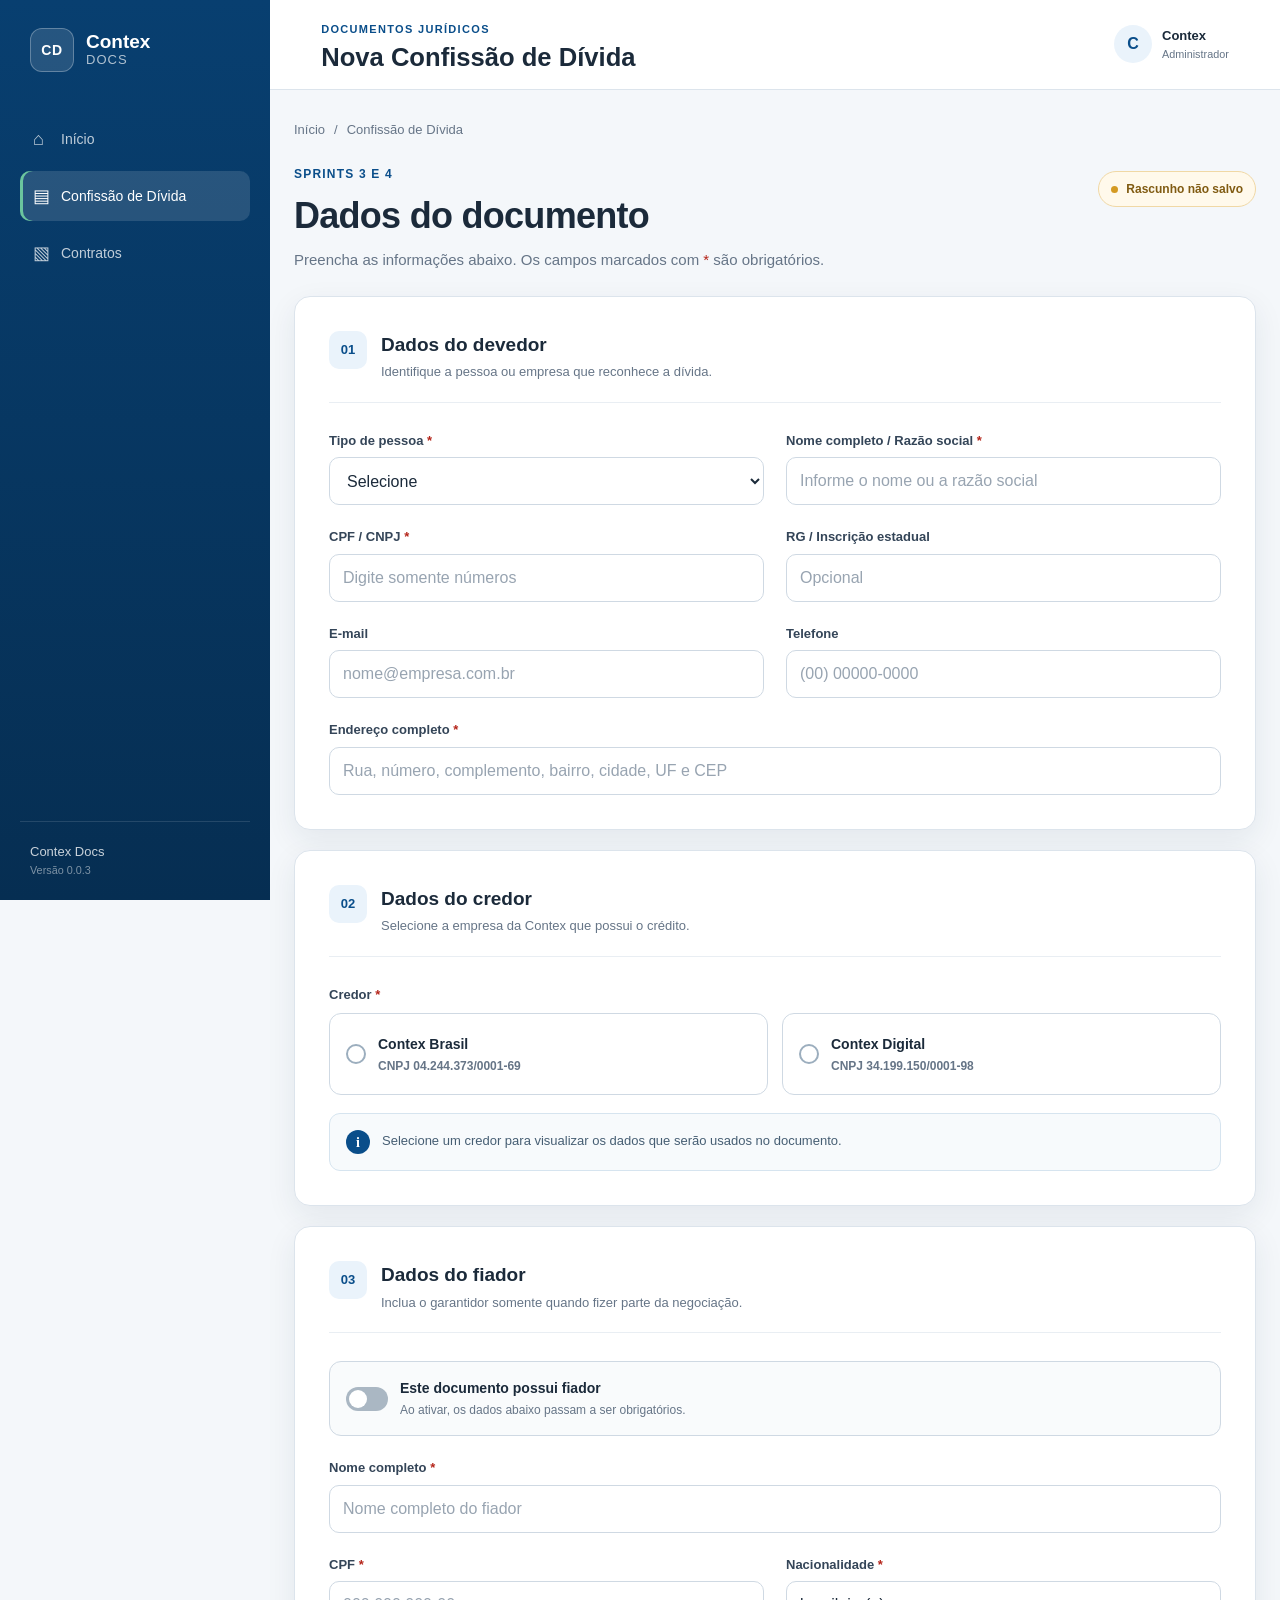
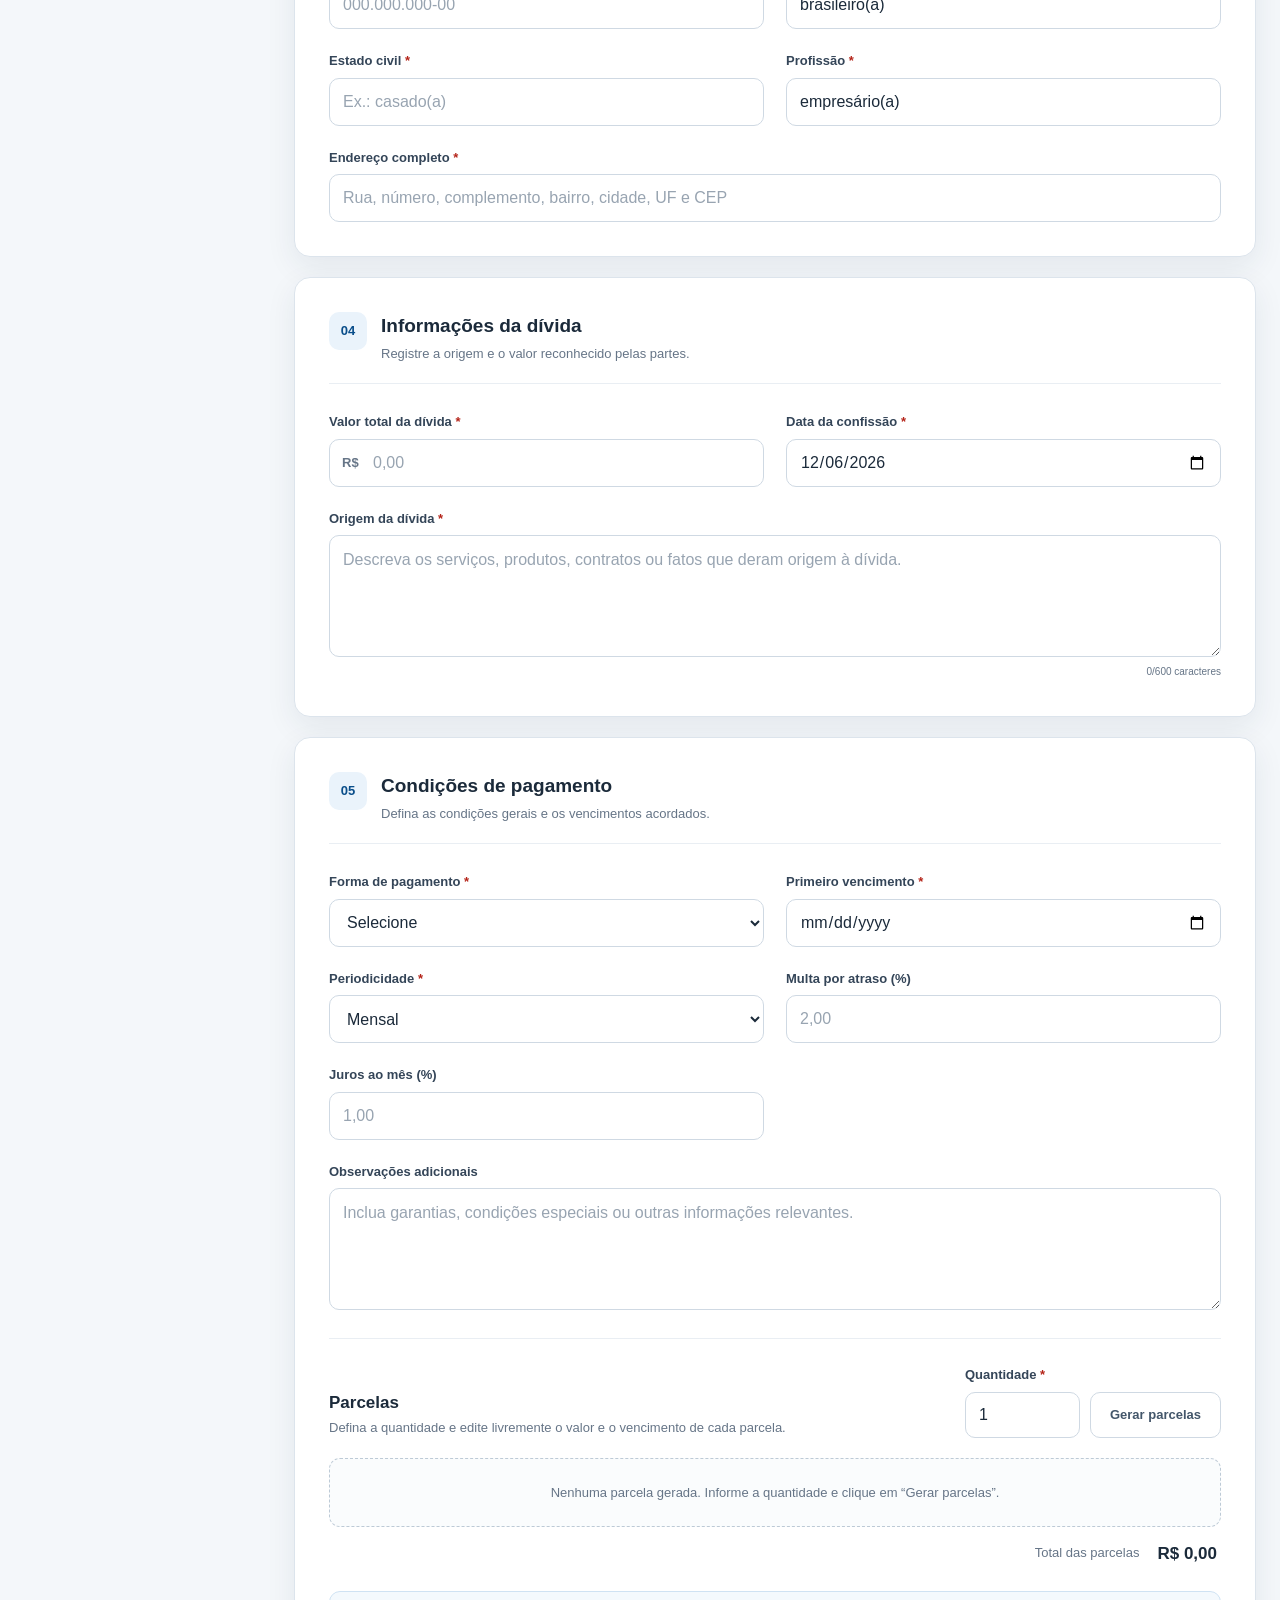
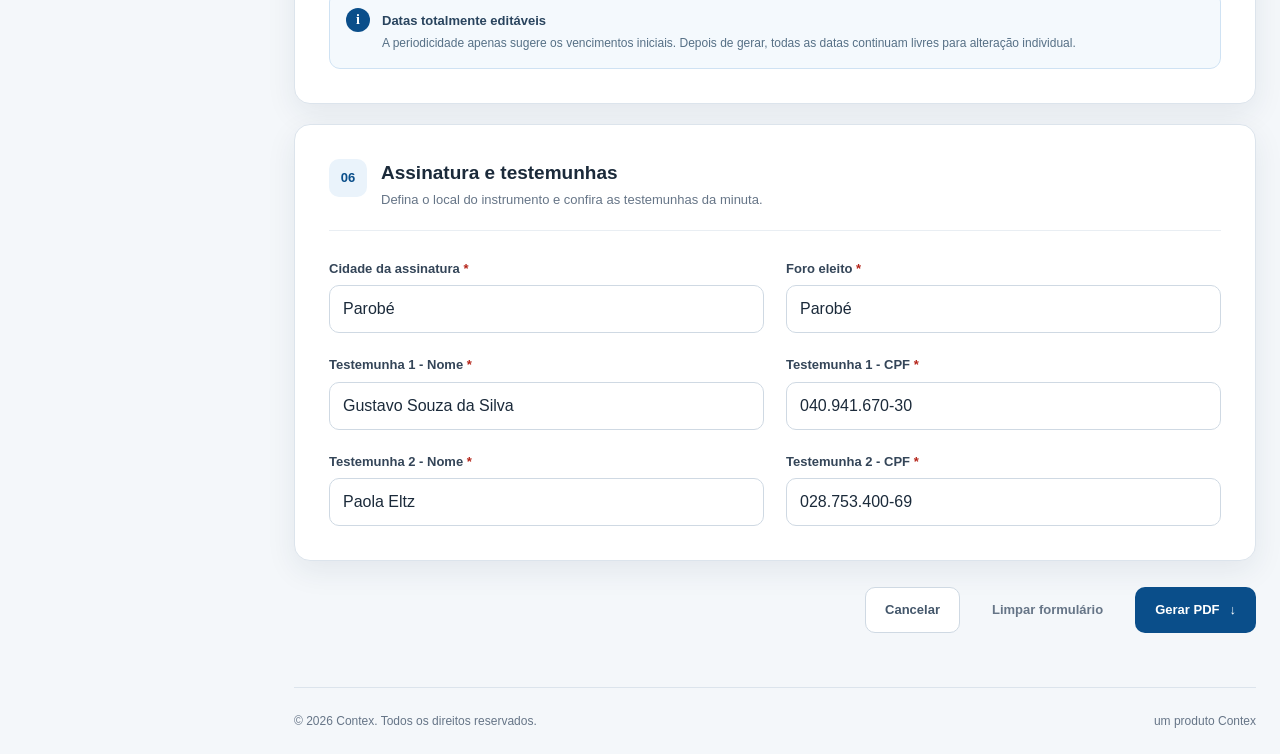
==== commit 8345b545: "Adicionar acesso a contratos e atualizar testemunha padrão" ====
--- a/pages/confissao.html
+++ b/pages/confissao.html
@@ -37,16 +37,15 @@
                     <span>Confissão de Dívida</span>
                 </a>
 
-                <span class="nav-item is-disabled" aria-disabled="true">
-                    <span class="nav-icon" aria-hidden="true">▧</span>
-                    <span>Contratos</span>
-                    <small>Em breve</small>
-                </span>
+                <a class="nav-item" href="contratos.html">
+                    <span class="nav-icon" aria-hidden="true">▧</span>
+                    <span>Contratos</span>
+                </a>
             </nav>
 
             <div class="sidebar-footer">
                 <span>Contex Docs</span>
-                <small>Versão 0.0.2</small>
+                <small>Versão 0.0.3</small>
             </div>
         </aside>
 
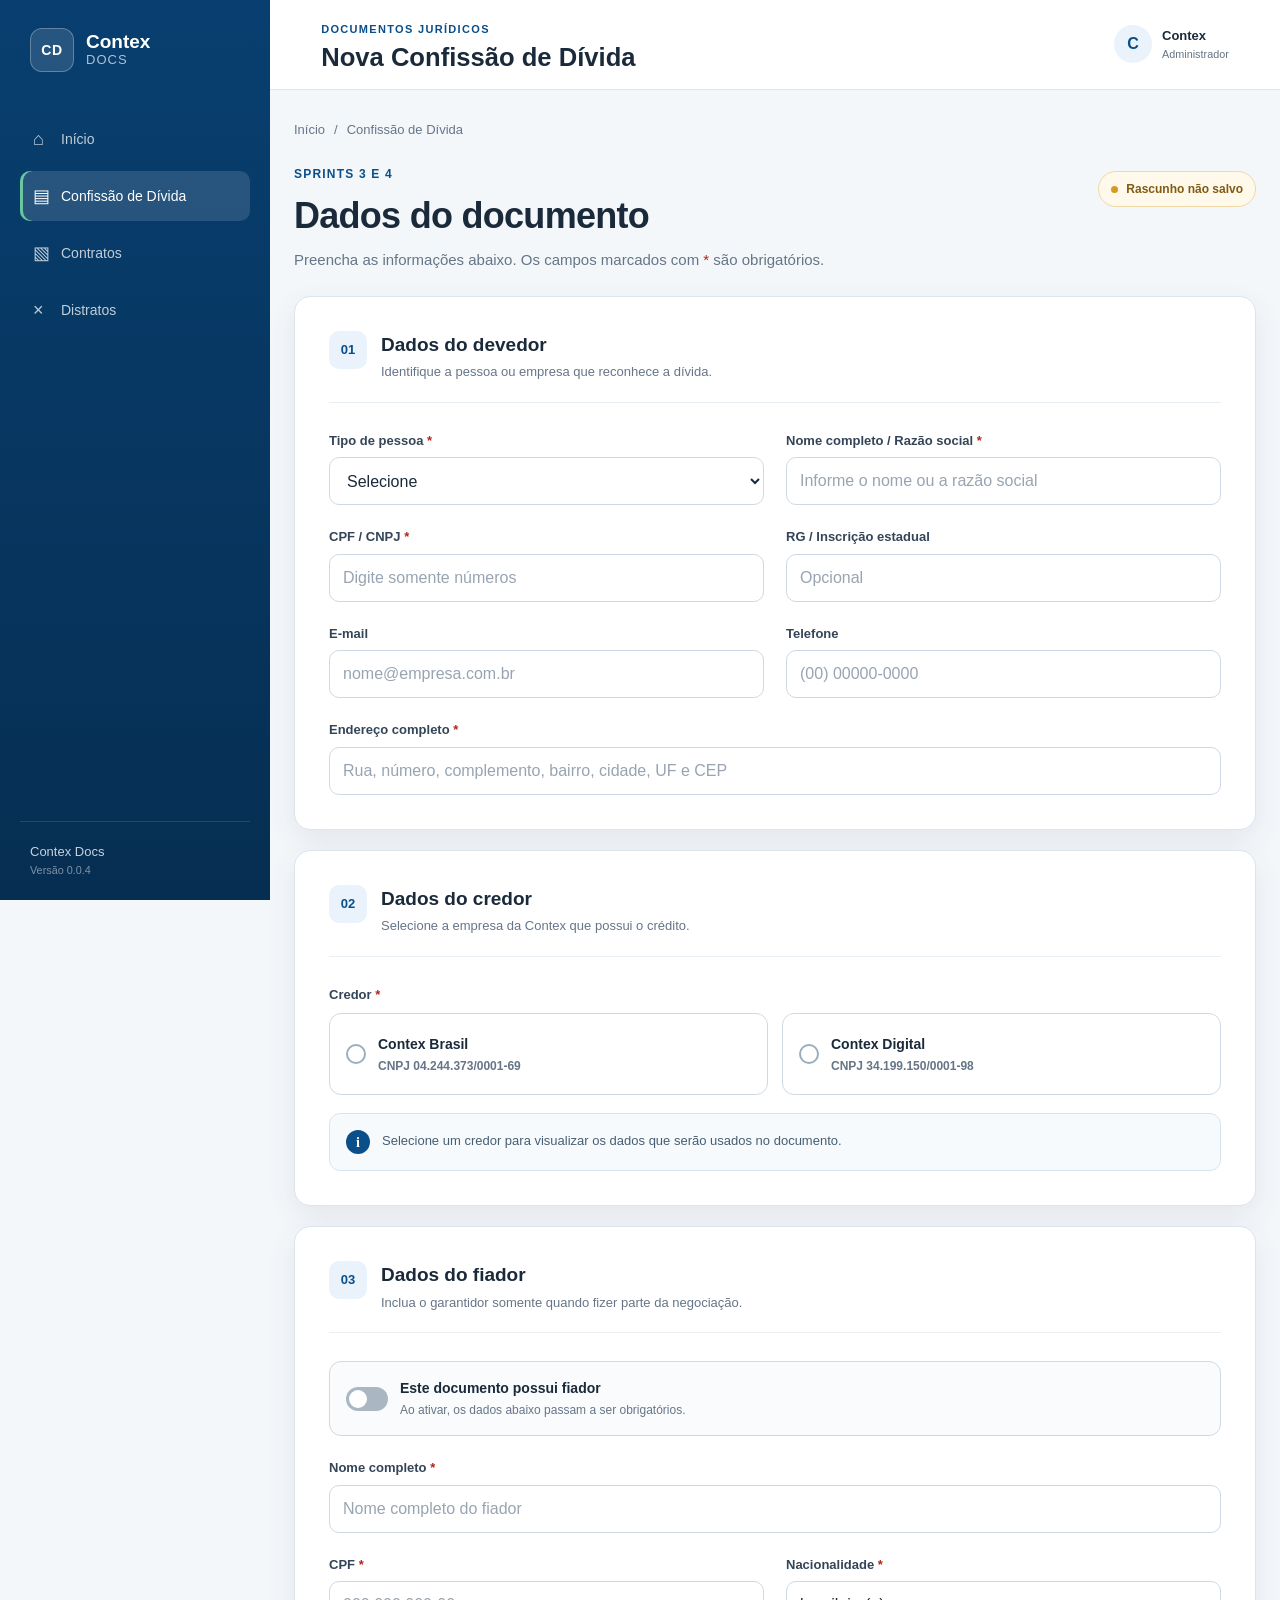
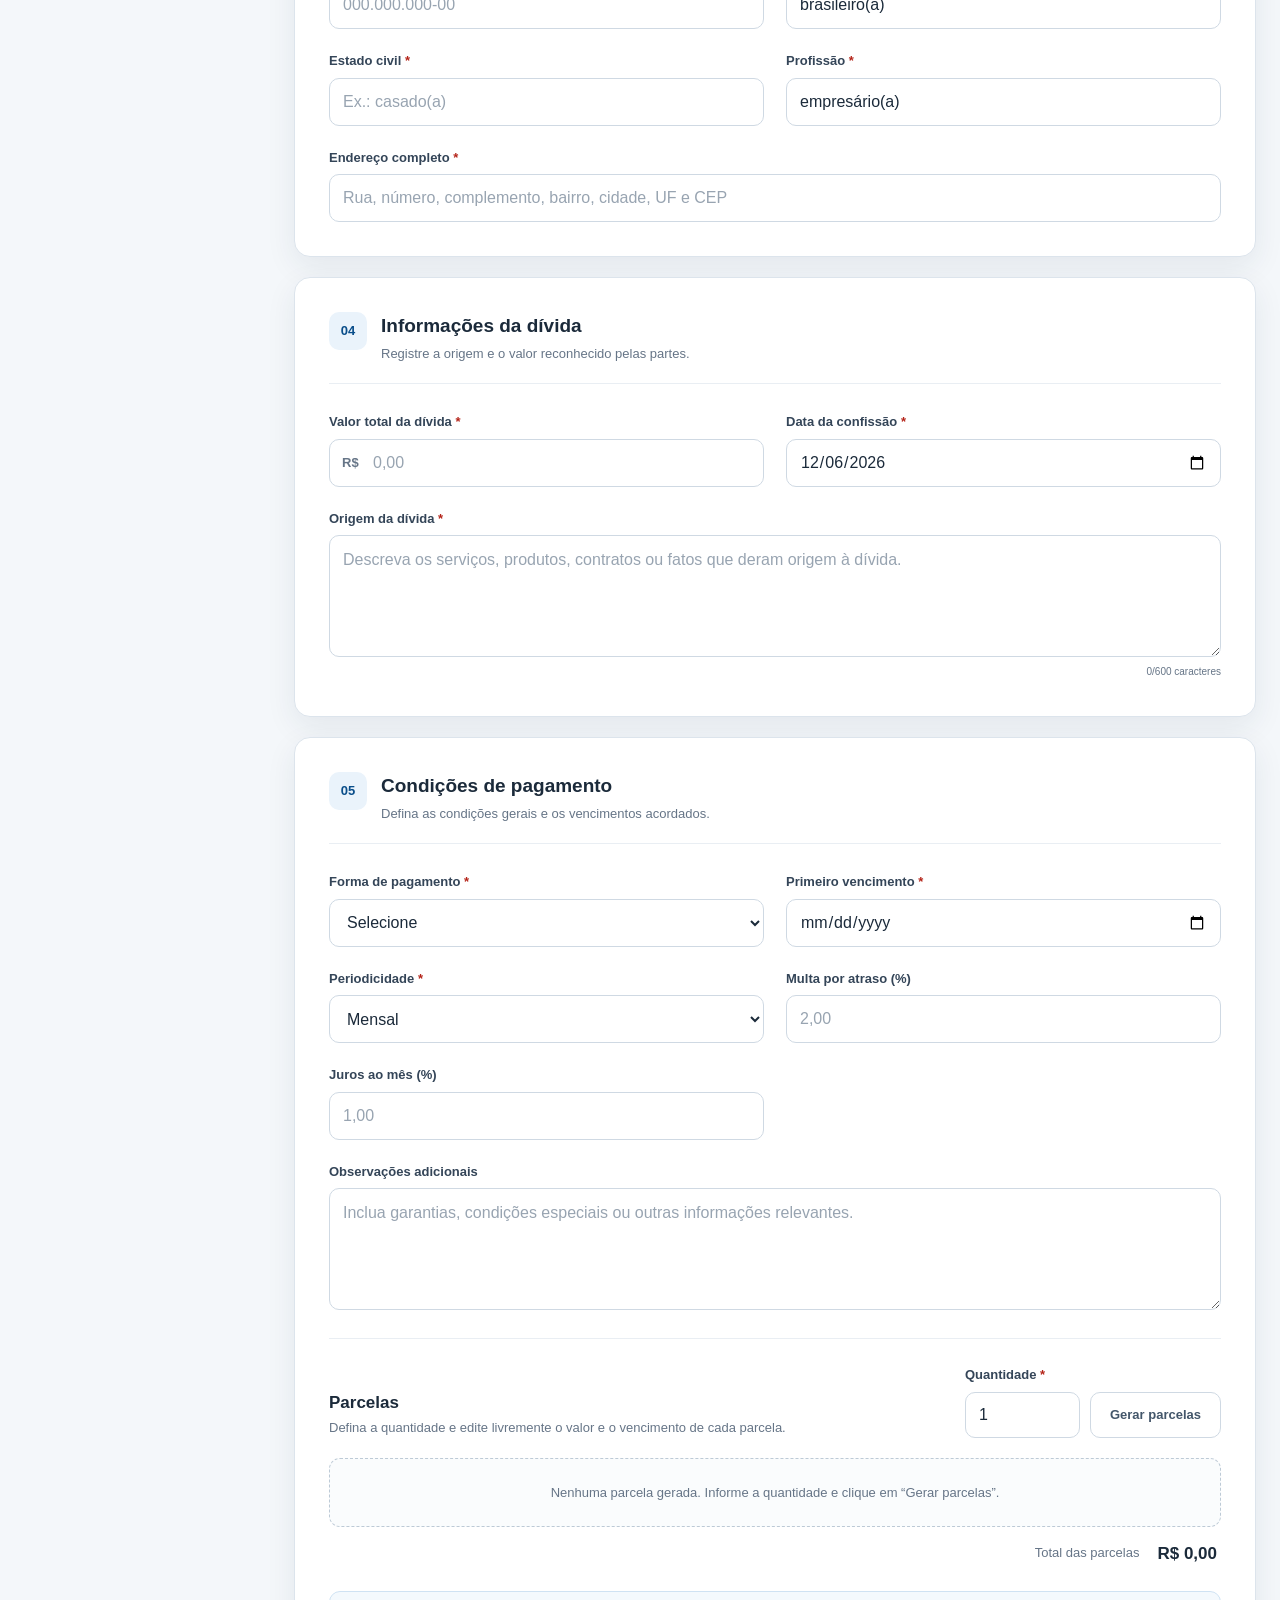
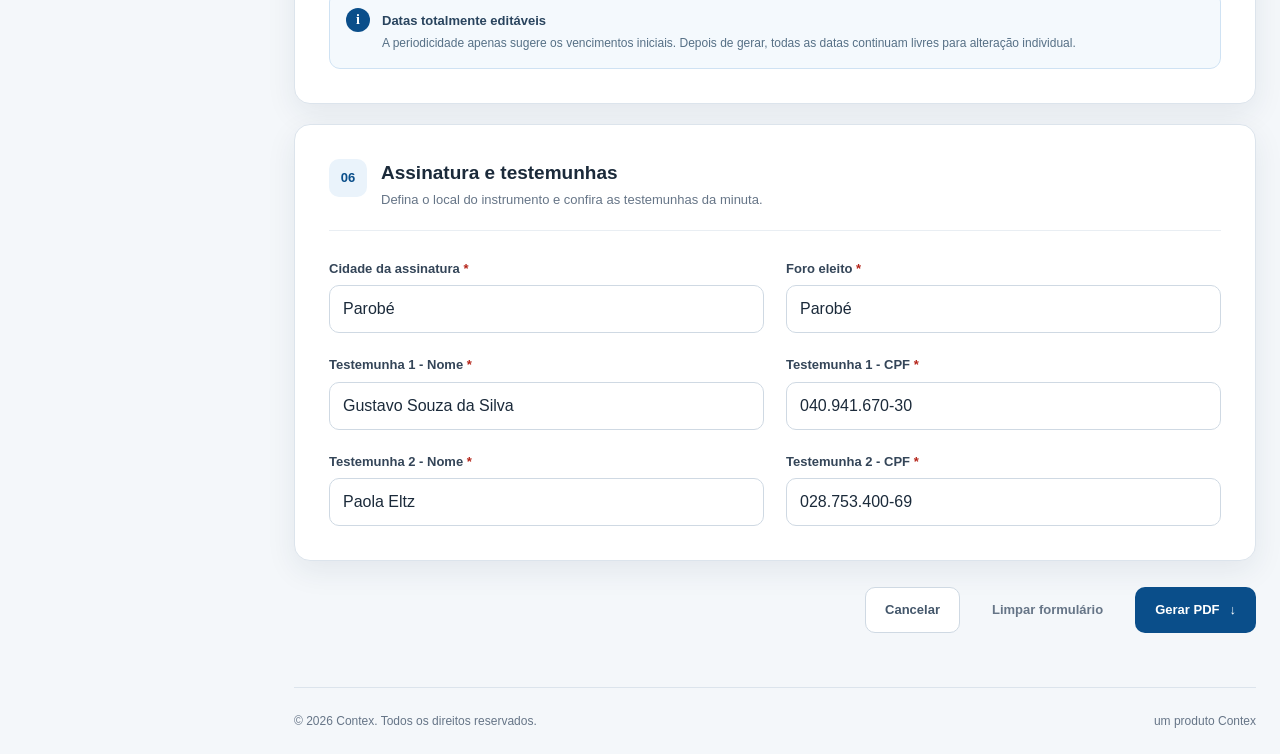
==== commit af0b89bf: "Atualizar pages/confissao.html para o módulo de distratos" ====
--- a/pages/confissao.html
+++ b/pages/confissao.html
@@ -1,697 +1,701 @@
-<!DOCTYPE html>
-<html lang="pt-BR">
-
-<head>
-    <meta charset="UTF-8">
-    <meta name="viewport" content="width=device-width, initial-scale=1.0">
-    <meta
-        name="description"
-        content="Formulário para elaboração de instrumentos de confissão de dívida."
-    >
-
-    <title>Nova Confissão de Dívida | Contex Docs</title>
-
-    <link rel="stylesheet" href="../assets/css/confissao.css">
-    <script src="../assets/js/confissao.js" defer></script>
-</head>
-
-<body>
-    <div class="app-shell">
-        <aside class="sidebar">
-            <a class="brand" href="../index.html" aria-label="Ir para o início">
-                <span class="brand-mark" aria-hidden="true">CD</span>
-                <span class="brand-name">
-                    <strong>Contex</strong>
-                    <span>Docs</span>
-                </span>
-            </a>
-
-            <nav class="sidebar-nav" aria-label="Menu principal">
-                <a class="nav-item" href="../index.html">
-                    <span class="nav-icon" aria-hidden="true">⌂</span>
-                    <span>Início</span>
-                </a>
-
-                <a class="nav-item is-active" href="confissao.html" aria-current="page">
-                    <span class="nav-icon" aria-hidden="true">▤</span>
-                    <span>Confissão de Dívida</span>
-                </a>
-
+<!DOCTYPE html>
+<html lang="pt-BR">
+
+<head>
+    <meta charset="UTF-8">
+    <meta name="viewport" content="width=device-width, initial-scale=1.0">
+    <meta
+        name="description"
+        content="Formulário para elaboração de instrumentos de confissão de dívida."
+    >
+
+    <title>Nova Confissão de Dívida | Contex Docs</title>
+
+    <link rel="stylesheet" href="../assets/css/confissao.css">
+    <script src="../assets/js/confissao.js" defer></script>
+</head>
+
+<body>
+    <div class="app-shell">
+        <aside class="sidebar">
+            <a class="brand" href="../index.html" aria-label="Ir para o início">
+                <span class="brand-mark" aria-hidden="true">CD</span>
+                <span class="brand-name">
+                    <strong>Contex</strong>
+                    <span>Docs</span>
+                </span>
+            </a>
+
+            <nav class="sidebar-nav" aria-label="Menu principal">
+                <a class="nav-item" href="../index.html">
+                    <span class="nav-icon" aria-hidden="true">⌂</span>
+                    <span>Início</span>
+                </a>
+
+                <a class="nav-item is-active" href="confissao.html" aria-current="page">
+                    <span class="nav-icon" aria-hidden="true">▤</span>
+                    <span>Confissão de Dívida</span>
+                </a>
+
                 <a class="nav-item" href="contratos.html">
                     <span class="nav-icon" aria-hidden="true">▧</span>
                     <span>Contratos</span>
-                </a>
-            </nav>
-
-            <div class="sidebar-footer">
-                <span>Contex Docs</span>
-                <small>Versão 0.0.3</small>
-            </div>
-        </aside>
-
-        <div class="page-shell">
-            <header class="topbar">
-                <button
-                    class="menu-toggle"
-                    type="button"
-                    aria-label="Abrir ou fechar menu"
-                    aria-expanded="false"
-                    data-js="menu-toggle"
-                >
-                    <span></span>
-                    <span></span>
-                    <span></span>
-                </button>
-
-                <div>
-                    <span class="eyebrow">Documentos jurídicos</span>
-                    <h1>Nova Confissão de Dívida</h1>
-                </div>
-
-                <div class="topbar-user" aria-label="Usuário atual">
-                    <span class="user-avatar" aria-hidden="true">C</span>
-                    <span>
-                        <strong>Contex</strong>
-                        <small>Administrador</small>
-                    </span>
-                </div>
-            </header>
-
-            <main class="main-content">
-                <nav class="breadcrumb" aria-label="Navegação estrutural">
-                    <a href="../index.html">Início</a>
-                    <span aria-hidden="true">/</span>
-                    <span>Confissão de Dívida</span>
-                </nav>
-
-                <section class="page-intro" aria-labelledby="page-title">
-                    <div>
-                        <span class="section-kicker">Sprints 3 e 4</span>
-                        <h2 id="page-title">Dados do documento</h2>
-                        <p>
-                            Preencha as informações abaixo. Os campos marcados com
-                            <span class="required-symbol" aria-hidden="true">*</span>
-                            são obrigatórios.
-                        </p>
-                    </div>
-
-                    <div class="status-chip">
-                        <span aria-hidden="true"></span>
-                        Rascunho não salvo
-                    </div>
-                </section>
-
-                <form id="confissaoForm" novalidate>
-                    <section class="form-card" aria-labelledby="devedor-title">
-                        <div class="card-heading">
-                            <span class="step-number" aria-hidden="true">01</span>
-                            <div>
-                                <h3 id="devedor-title">Dados do devedor</h3>
-                                <p>Identifique a pessoa ou empresa que reconhece a dívida.</p>
-                            </div>
-                        </div>
-
-                        <div class="form-grid">
-                            <div class="field field-small">
-                                <label for="tipoPessoa">Tipo de pessoa <span>*</span></label>
-                                <select id="tipoPessoa" name="tipoPessoa" required data-js="tipo-pessoa">
-                                    <option value="">Selecione</option>
-                                    <option value="fisica">Pessoa física</option>
-                                    <option value="juridica">Pessoa jurídica</option>
-                                </select>
-                                <small class="field-error">Selecione o tipo de pessoa.</small>
-                            </div>
-
-                            <div class="field field-wide">
-                                <label for="nomeDevedor" data-js="label-nome">
-                                    Nome completo / Razão social <span>*</span>
-                                </label>
-                                <input
-                                    id="nomeDevedor"
-                                    name="nomeDevedor"
-                                    type="text"
-                                    autocomplete="name"
-                                    maxlength="120"
-                                    placeholder="Informe o nome ou a razão social"
-                                    required
-                                >
-                                <small class="field-error">Informe o nome do devedor.</small>
-                            </div>
-
-                            <div class="field">
-                                <label for="documentoDevedor" data-js="label-documento">
-                                    CPF / CNPJ <span>*</span>
-                                </label>
-                                <input
-                                    id="documentoDevedor"
-                                    name="documentoDevedor"
-                                    type="text"
-                                    inputmode="numeric"
-                                    maxlength="18"
-                                    placeholder="Digite somente números"
-                                    required
-                                    data-js="documento"
-                                >
-                                <small class="field-error">Informe o CPF ou CNPJ.</small>
-                            </div>
-
-                            <div class="field">
-                                <label for="rgDevedor">RG / Inscrição estadual</label>
-                                <input
-                                    id="rgDevedor"
-                                    name="rgDevedor"
-                                    type="text"
-                                    maxlength="30"
-                                    placeholder="Opcional"
-                                >
-                            </div>
-
-                            <div class="field">
-                                <label for="emailDevedor">E-mail</label>
-                                <input
-                                    id="emailDevedor"
-                                    name="emailDevedor"
-                                    type="email"
-                                    autocomplete="email"
-                                    maxlength="120"
-                                    placeholder="nome@empresa.com.br"
-                                >
-                                <small class="field-error">Informe um e-mail válido.</small>
-                            </div>
-
-                            <div class="field">
-                                <label for="telefoneDevedor">Telefone</label>
-                                <input
-                                    id="telefoneDevedor"
-                                    name="telefoneDevedor"
-                                    type="tel"
-                                    autocomplete="tel"
-                                    inputmode="numeric"
-                                    maxlength="15"
-                                    placeholder="(00) 00000-0000"
-                                    data-js="telefone"
-                                >
-                            </div>
-
-                            <div class="field field-full">
-                                <label for="enderecoDevedor">Endereço completo <span>*</span></label>
-                                <input
-                                    id="enderecoDevedor"
-                                    name="enderecoDevedor"
-                                    type="text"
-                                    autocomplete="street-address"
-                                    maxlength="180"
-                                    placeholder="Rua, número, complemento, bairro, cidade, UF e CEP"
-                                    required
-                                >
-                                <small class="field-error">Informe o endereço completo.</small>
-                            </div>
-                        </div>
-                    </section>
-
-                    <section class="form-card" aria-labelledby="credor-title">
-                        <div class="card-heading">
-                            <span class="step-number" aria-hidden="true">02</span>
-                            <div>
-                                <h3 id="credor-title">Dados do credor</h3>
-                                <p>Selecione a empresa da Contex que possui o crédito.</p>
-                            </div>
-                        </div>
-
-                        <fieldset class="creditor-selector field">
-                            <legend>Credor <span>*</span></legend>
-
-                            <div class="creditor-options">
-                                <label class="creditor-option">
-                                    <input
-                                        type="radio"
-                                        name="credorSelecionado"
-                                        value="contex-brasil"
-                                        required
-                                    >
-                                    <span class="creditor-radio" aria-hidden="true"></span>
-                                    <span class="creditor-content">
-                                        <strong>Contex Brasil</strong>
-                                        <small>CNPJ 04.244.373/0001-69</small>
-                                    </span>
-                                </label>
-
-                                <label class="creditor-option">
-                                    <input
-                                        type="radio"
-                                        name="credorSelecionado"
-                                        value="contex-digital"
-                                        required
-                                    >
-                                    <span class="creditor-radio" aria-hidden="true"></span>
-                                    <span class="creditor-content">
-                                        <strong>Contex Digital</strong>
-                                        <small>CNPJ 34.199.150/0001-98</small>
-                                    </span>
-                                </label>
-                            </div>
-
-                            <small class="field-error">Selecione uma das empresas credoras.</small>
-                        </fieldset>
-
-                        <div class="creditor-details" data-js="credor-detalhes" aria-live="polite">
-                            <span class="note-icon" aria-hidden="true">i</span>
-                            <p>Selecione um credor para visualizar os dados que serão usados no documento.</p>
-                        </div>
-                    </section>
-
-                    <section class="form-card" aria-labelledby="fiador-title">
-                        <div class="card-heading">
-                            <span class="step-number" aria-hidden="true">03</span>
-                            <div>
-                                <h3 id="fiador-title">Dados do fiador</h3>
-                                <p>Inclua o garantidor somente quando fizer parte da negociação.</p>
-                            </div>
-                        </div>
-
-                        <label class="guarantor-toggle">
-                            <input type="checkbox" name="possuiFiador" data-js="possui-fiador">
-                            <span aria-hidden="true"></span>
-                            <span>
-                                <strong>Este documento possui fiador</strong>
-                                <small>Ao ativar, os dados abaixo passam a ser obrigatórios.</small>
-                            </span>
-                        </label>
-
-                        <div class="form-grid guarantor-fields" data-js="campos-fiador" hidden>
-                            <div class="field field-full">
-                                <label for="nomeFiador">Nome completo <span>*</span></label>
-                                <input
-                                    id="nomeFiador"
-                                    name="nomeFiador"
-                                    type="text"
-                                    maxlength="120"
-                                    placeholder="Nome completo do fiador"
-                                    data-fiador-required
-                                >
-                                <small class="field-error">Informe o nome do fiador.</small>
-                            </div>
-
-                            <div class="field">
-                                <label for="cpfFiador">CPF <span>*</span></label>
-                                <input
-                                    id="cpfFiador"
-                                    name="cpfFiador"
-                                    type="text"
-                                    inputmode="numeric"
-                                    maxlength="14"
-                                    placeholder="000.000.000-00"
-                                    data-js="documento"
-                                    data-fiador-required
-                                >
-                                <small class="field-error">Informe o CPF do fiador.</small>
-                            </div>
-
-                            <div class="field">
-                                <label for="nacionalidadeFiador">Nacionalidade <span>*</span></label>
-                                <input
-                                    id="nacionalidadeFiador"
-                                    name="nacionalidadeFiador"
-                                    type="text"
-                                    value="brasileiro(a)"
-                                    maxlength="60"
-                                    data-fiador-required
-                                >
-                                <small class="field-error">Informe a nacionalidade.</small>
-                            </div>
-
-                            <div class="field">
-                                <label for="estadoCivilFiador">Estado civil <span>*</span></label>
-                                <input
-                                    id="estadoCivilFiador"
-                                    name="estadoCivilFiador"
-                                    type="text"
-                                    maxlength="60"
-                                    placeholder="Ex.: casado(a)"
-                                    data-fiador-required
-                                >
-                                <small class="field-error">Informe o estado civil.</small>
-                            </div>
-
-                            <div class="field">
-                                <label for="profissaoFiador">Profissão <span>*</span></label>
-                                <input
-                                    id="profissaoFiador"
-                                    name="profissaoFiador"
-                                    type="text"
-                                    value="empresário(a)"
-                                    maxlength="80"
-                                    data-fiador-required
-                                >
-                                <small class="field-error">Informe a profissão.</small>
-                            </div>
-
-                            <div class="field field-full">
-                                <label for="enderecoFiador">Endereço completo <span>*</span></label>
-                                <input
-                                    id="enderecoFiador"
-                                    name="enderecoFiador"
-                                    type="text"
-                                    maxlength="180"
-                                    placeholder="Rua, número, complemento, bairro, cidade, UF e CEP"
-                                    data-fiador-required
-                                >
-                                <small class="field-error">Informe o endereço completo.</small>
-                            </div>
-                        </div>
-                    </section>
-
-                    <section class="form-card" aria-labelledby="divida-title">
-                        <div class="card-heading">
-                            <span class="step-number" aria-hidden="true">04</span>
-                            <div>
-                                <h3 id="divida-title">Informações da dívida</h3>
-                                <p>Registre a origem e o valor reconhecido pelas partes.</p>
-                            </div>
-                        </div>
-
-                        <div class="form-grid">
-                            <div class="field">
-                                <label for="valorDivida">Valor total da dívida <span>*</span></label>
-                                <div class="input-prefix">
-                                    <span aria-hidden="true">R$</span>
-                                    <input
-                                        id="valorDivida"
-                                        name="valorDivida"
-                                        type="text"
-                                        inputmode="numeric"
-                                        placeholder="0,00"
-                                        required
-                                        data-js="moeda"
-                                    >
-                                </div>
-                                <small class="field-error">Informe o valor total da dívida.</small>
-                            </div>
-
-                            <div class="field">
-                                <label for="dataConfissao">Data da confissão <span>*</span></label>
-                                <input
-                                    id="dataConfissao"
-                                    name="dataConfissao"
-                                    type="date"
-                                    required
-                                    data-js="data-confissao"
-                                >
-                                <small class="field-error">Informe a data da confissão.</small>
-                            </div>
-
-                            <div class="field field-full">
-                                <label for="origemDivida">Origem da dívida <span>*</span></label>
-                                <textarea
-                                    id="origemDivida"
-                                    name="origemDivida"
-                                    rows="4"
-                                    maxlength="600"
-                                    placeholder="Descreva os serviços, produtos, contratos ou fatos que deram origem à dívida."
-                                    required
-                                ></textarea>
-                                <div class="field-meta">
-                                    <small class="field-error">Descreva a origem da dívida.</small>
-                                    <small><span data-js="contador-origem">0</span>/600 caracteres</small>
-                                </div>
-                            </div>
-                        </div>
-                    </section>
-
-                    <section class="form-card" aria-labelledby="pagamento-title">
-                        <div class="card-heading">
-                            <span class="step-number" aria-hidden="true">05</span>
-                            <div>
-                                <h3 id="pagamento-title">Condições de pagamento</h3>
-                                <p>Defina as condições gerais e os vencimentos acordados.</p>
-                            </div>
-                        </div>
-
-                        <div class="form-grid">
-                            <div class="field">
-                                <label for="formaPagamento">Forma de pagamento <span>*</span></label>
-                                <select id="formaPagamento" name="formaPagamento" required>
-                                    <option value="">Selecione</option>
-                                    <option value="pix">PIX</option>
-                                    <option value="boleto">Boleto bancário</option>
-                                    <option value="transferencia">Transferência bancária</option>
-                                    <option value="outro">Outra</option>
-                                </select>
-                                <small class="field-error">Selecione a forma de pagamento.</small>
-                            </div>
-
-                            <div class="field">
-                                <label for="primeiroVencimento">Primeiro vencimento <span>*</span></label>
-                                <input
-                                    id="primeiroVencimento"
-                                    name="primeiroVencimento"
-                                    type="date"
-                                    required
-                                >
-                                <small class="field-error">Informe o primeiro vencimento.</small>
-                            </div>
-
-                            <div class="field">
-                                <label for="periodicidadeParcelas">Periodicidade <span>*</span></label>
-                                <select
-                                    id="periodicidadeParcelas"
-                                    name="periodicidadeParcelas"
-                                    required
-                                    data-js="periodicidade-parcelas"
-                                >
-                                    <option value="mensal">Mensal</option>
-                                    <option value="quinzenal">Quinzenal</option>
-                                    <option value="semanal">Semanal</option>
-                                    <option value="diaria">Diária</option>
-                                    <option value="personalizada">Datas personalizadas</option>
-                                </select>
-                                <small class="field-error">Selecione a periodicidade.</small>
-                            </div>
-
-                            <div class="field">
-                                <label for="multa">Multa por atraso (%)</label>
-                                <input
-                                    id="multa"
-                                    name="multa"
-                                    type="number"
-                                    inputmode="decimal"
-                                    min="0"
-                                    max="100"
-                                    step="0.01"
-                                    placeholder="2,00"
-                                >
-                            </div>
-
-                            <div class="field">
-                                <label for="juros">Juros ao mês (%)</label>
-                                <input
-                                    id="juros"
-                                    name="juros"
-                                    type="number"
-                                    inputmode="decimal"
-                                    min="0"
-                                    max="100"
-                                    step="0.01"
-                                    placeholder="1,00"
-                                >
-                            </div>
-
-                            <div class="field field-full">
-                                <label for="observacoes">Observações adicionais</label>
-                                <textarea
-                                    id="observacoes"
-                                    name="observacoes"
-                                    rows="4"
-                                    maxlength="800"
-                                    placeholder="Inclua garantias, condições especiais ou outras informações relevantes."
-                                ></textarea>
-                            </div>
-                        </div>
-
-                        <div class="installments-builder">
-                            <div class="installments-toolbar">
-                                <div>
-                                    <h4>Parcelas</h4>
-                                    <p>Defina a quantidade e edite livremente o valor e o vencimento de cada parcela.</p>
-                                </div>
-
-                                <div class="installments-controls">
-                                    <div class="field quantity-field">
-                                        <label for="quantidadeParcelas">Quantidade <span>*</span></label>
-                                        <input
-                                            id="quantidadeParcelas"
-                                            name="quantidadeParcelas"
-                                            type="number"
-                                            inputmode="numeric"
-                                            min="1"
-                                            max="60"
-                                            value="1"
-                                            required
-                                        >
-                                        <small class="field-error">Informe de 1 a 60 parcelas.</small>
-                                    </div>
-
-                                    <button class="button button-secondary" type="button" data-js="gerar-parcelas">
-                                        Gerar parcelas
-                                    </button>
-                                </div>
-                            </div>
-
-                            <div class="installments-empty" data-js="parcelas-vazio">
-                                Nenhuma parcela gerada. Informe a quantidade e clique em “Gerar parcelas”.
-                            </div>
-
-                            <div class="installments-table-wrapper" data-js="parcelas-tabela" hidden>
-                                <table class="installments-table">
-                                    <thead>
-                                        <tr>
-                                            <th scope="col">Parcela</th>
-                                            <th scope="col">Vencimento</th>
-                                            <th scope="col">Valor</th>
-                                            <th scope="col"><span class="sr-only">Ações</span></th>
-                                        </tr>
-                                    </thead>
-                                    <tbody data-js="parcelas-corpo"></tbody>
-                                </table>
-                            </div>
-
-                            <div class="installments-summary" data-js="parcelas-resumo" hidden>
-                                <span>
-                                    Total das parcelas
-                                    <small data-js="diferenca-parcelas"></small>
-                                </span>
-                                <strong data-js="total-parcelas">R$ 0,00</strong>
-                            </div>
-
-                            <div class="next-sprint-note" role="note">
-                                <span class="note-icon" aria-hidden="true">i</span>
-                                <div>
-                                    <strong>Datas totalmente editáveis</strong>
-                                    <p>
-                                        A periodicidade apenas sugere os vencimentos iniciais. Depois de gerar,
-                                        todas as datas continuam livres para alteração individual.
-                                    </p>
-                                </div>
-                            </div>
-                        </div>
-                    </section>
-
-                    <section class="form-card" aria-labelledby="assinaturas-title">
-                        <div class="card-heading">
-                            <span class="step-number" aria-hidden="true">06</span>
-                            <div>
-                                <h3 id="assinaturas-title">Assinatura e testemunhas</h3>
-                                <p>Defina o local do instrumento e confira as testemunhas da minuta.</p>
-                            </div>
-                        </div>
-
-                        <div class="form-grid">
-                            <div class="field">
-                                <label for="cidadeDocumento">Cidade da assinatura <span>*</span></label>
-                                <input
-                                    id="cidadeDocumento"
-                                    name="cidadeDocumento"
-                                    type="text"
-                                    value="Parobé"
-                                    maxlength="80"
-                                    required
-                                >
-                                <small class="field-error">Informe a cidade da assinatura.</small>
-                            </div>
-
-                            <div class="field">
-                                <label for="foroDocumento">Foro eleito <span>*</span></label>
-                                <input
-                                    id="foroDocumento"
-                                    name="foroDocumento"
-                                    type="text"
-                                    value="Parobé"
-                                    maxlength="80"
-                                    required
-                                >
-                                <small class="field-error">Informe o foro eleito.</small>
-                            </div>
-
-                            <div class="field">
-                                <label for="testemunha1Nome">Testemunha 1 - Nome <span>*</span></label>
-                                <input
-                                    id="testemunha1Nome"
-                                    name="testemunha1Nome"
-                                    type="text"
-                                    value="Gustavo Souza da Silva"
-                                    maxlength="120"
-                                    required
-                                >
-                                <small class="field-error">Informe o nome da primeira testemunha.</small>
-                            </div>
-
-                            <div class="field">
-                                <label for="testemunha1Cpf">Testemunha 1 - CPF <span>*</span></label>
-                                <input
-                                    id="testemunha1Cpf"
-                                    name="testemunha1Cpf"
-                                    type="text"
-                                    inputmode="numeric"
-                                    value="040.941.670-30"
-                                    maxlength="14"
-                                    required
-                                    data-js="documento"
-                                >
-                                <small class="field-error">Informe o CPF da primeira testemunha.</small>
-                            </div>
-
-                            <div class="field">
-                                <label for="testemunha2Nome">Testemunha 2 - Nome <span>*</span></label>
-                                <input
-                                    id="testemunha2Nome"
-                                    name="testemunha2Nome"
-                                    type="text"
-                                    value="Paola Eltz"
-                                    maxlength="120"
-                                    required
-                                >
-                                <small class="field-error">Informe o nome da segunda testemunha.</small>
-                            </div>
-
-                            <div class="field">
-                                <label for="testemunha2Cpf">Testemunha 2 - CPF <span>*</span></label>
-                                <input
-                                    id="testemunha2Cpf"
-                                    name="testemunha2Cpf"
-                                    type="text"
-                                    inputmode="numeric"
-                                    value="028.753.400-69"
-                                    maxlength="14"
-                                    required
-                                    data-js="documento"
-                                >
-                                <small class="field-error">Informe o CPF da segunda testemunha.</small>
-                            </div>
-                        </div>
-                    </section>
-
-                    <div class="form-feedback" role="status" aria-live="polite" data-js="feedback"></div>
-
-                    <div class="form-actions">
-                        <a class="button button-secondary" href="../index.html">Cancelar</a>
-                        <button class="button button-ghost" type="reset">Limpar formulário</button>
-                        <button class="button button-primary" type="submit">
-                            Gerar PDF
-                            <span aria-hidden="true">↓</span>
-                        </button>
-                    </div>
-                </form>
-            </main>
-
-            <footer class="page-footer">
-                <p>© <span data-js="ano-atual"></span> Contex. Todos os direitos reservados.</p>
-                <span>um produto Contex</span>
-            </footer>
-        </div>
-    </div>
-
-    <div class="sidebar-overlay" data-js="sidebar-overlay"></div>
-</body>
-
-</html>
-
+                </a>
+
+                <a class="nav-item" href="distrato.html">
+                    <span class="nav-icon" aria-hidden="true">×</span>
+                    <span>Distratos</span>
+                </a>
+            </nav>
+
+            <div class="sidebar-footer">
+                <span>Contex Docs</span>
+                <small>Versão 0.0.4</small>
+            </div>
+        </aside>
+
+        <div class="page-shell">
+            <header class="topbar">
+                <button
+                    class="menu-toggle"
+                    type="button"
+                    aria-label="Abrir ou fechar menu"
+                    aria-expanded="false"
+                    data-js="menu-toggle"
+                >
+                    <span></span>
+                    <span></span>
+                    <span></span>
+                </button>
+
+                <div>
+                    <span class="eyebrow">Documentos jurídicos</span>
+                    <h1>Nova Confissão de Dívida</h1>
+                </div>
+
+                <div class="topbar-user" aria-label="Usuário atual">
+                    <span class="user-avatar" aria-hidden="true">C</span>
+                    <span>
+                        <strong>Contex</strong>
+                        <small>Administrador</small>
+                    </span>
+                </div>
+            </header>
+
+            <main class="main-content">
+                <nav class="breadcrumb" aria-label="Navegação estrutural">
+                    <a href="../index.html">Início</a>
+                    <span aria-hidden="true">/</span>
+                    <span>Confissão de Dívida</span>
+                </nav>
+
+                <section class="page-intro" aria-labelledby="page-title">
+                    <div>
+                        <span class="section-kicker">Sprints 3 e 4</span>
+                        <h2 id="page-title">Dados do documento</h2>
+                        <p>
+                            Preencha as informações abaixo. Os campos marcados com
+                            <span class="required-symbol" aria-hidden="true">*</span>
+                            são obrigatórios.
+                        </p>
+                    </div>
+
+                    <div class="status-chip">
+                        <span aria-hidden="true"></span>
+                        Rascunho não salvo
+                    </div>
+                </section>
+
+                <form id="confissaoForm" novalidate>
+                    <section class="form-card" aria-labelledby="devedor-title">
+                        <div class="card-heading">
+                            <span class="step-number" aria-hidden="true">01</span>
+                            <div>
+                                <h3 id="devedor-title">Dados do devedor</h3>
+                                <p>Identifique a pessoa ou empresa que reconhece a dívida.</p>
+                            </div>
+                        </div>
+
+                        <div class="form-grid">
+                            <div class="field field-small">
+                                <label for="tipoPessoa">Tipo de pessoa <span>*</span></label>
+                                <select id="tipoPessoa" name="tipoPessoa" required data-js="tipo-pessoa">
+                                    <option value="">Selecione</option>
+                                    <option value="fisica">Pessoa física</option>
+                                    <option value="juridica">Pessoa jurídica</option>
+                                </select>
+                                <small class="field-error">Selecione o tipo de pessoa.</small>
+                            </div>
+
+                            <div class="field field-wide">
+                                <label for="nomeDevedor" data-js="label-nome">
+                                    Nome completo / Razão social <span>*</span>
+                                </label>
+                                <input
+                                    id="nomeDevedor"
+                                    name="nomeDevedor"
+                                    type="text"
+                                    autocomplete="name"
+                                    maxlength="120"
+                                    placeholder="Informe o nome ou a razão social"
+                                    required
+                                >
+                                <small class="field-error">Informe o nome do devedor.</small>
+                            </div>
+
+                            <div class="field">
+                                <label for="documentoDevedor" data-js="label-documento">
+                                    CPF / CNPJ <span>*</span>
+                                </label>
+                                <input
+                                    id="documentoDevedor"
+                                    name="documentoDevedor"
+                                    type="text"
+                                    inputmode="numeric"
+                                    maxlength="18"
+                                    placeholder="Digite somente números"
+                                    required
+                                    data-js="documento"
+                                >
+                                <small class="field-error">Informe o CPF ou CNPJ.</small>
+                            </div>
+
+                            <div class="field">
+                                <label for="rgDevedor">RG / Inscrição estadual</label>
+                                <input
+                                    id="rgDevedor"
+                                    name="rgDevedor"
+                                    type="text"
+                                    maxlength="30"
+                                    placeholder="Opcional"
+                                >
+                            </div>
+
+                            <div class="field">
+                                <label for="emailDevedor">E-mail</label>
+                                <input
+                                    id="emailDevedor"
+                                    name="emailDevedor"
+                                    type="email"
+                                    autocomplete="email"
+                                    maxlength="120"
+                                    placeholder="nome@empresa.com.br"
+                                >
+                                <small class="field-error">Informe um e-mail válido.</small>
+                            </div>
+
+                            <div class="field">
+                                <label for="telefoneDevedor">Telefone</label>
+                                <input
+                                    id="telefoneDevedor"
+                                    name="telefoneDevedor"
+                                    type="tel"
+                                    autocomplete="tel"
+                                    inputmode="numeric"
+                                    maxlength="15"
+                                    placeholder="(00) 00000-0000"
+                                    data-js="telefone"
+                                >
+                            </div>
+
+                            <div class="field field-full">
+                                <label for="enderecoDevedor">Endereço completo <span>*</span></label>
+                                <input
+                                    id="enderecoDevedor"
+                                    name="enderecoDevedor"
+                                    type="text"
+                                    autocomplete="street-address"
+                                    maxlength="180"
+                                    placeholder="Rua, número, complemento, bairro, cidade, UF e CEP"
+                                    required
+                                >
+                                <small class="field-error">Informe o endereço completo.</small>
+                            </div>
+                        </div>
+                    </section>
+
+                    <section class="form-card" aria-labelledby="credor-title">
+                        <div class="card-heading">
+                            <span class="step-number" aria-hidden="true">02</span>
+                            <div>
+                                <h3 id="credor-title">Dados do credor</h3>
+                                <p>Selecione a empresa da Contex que possui o crédito.</p>
+                            </div>
+                        </div>
+
+                        <fieldset class="creditor-selector field">
+                            <legend>Credor <span>*</span></legend>
+
+                            <div class="creditor-options">
+                                <label class="creditor-option">
+                                    <input
+                                        type="radio"
+                                        name="credorSelecionado"
+                                        value="contex-brasil"
+                                        required
+                                    >
+                                    <span class="creditor-radio" aria-hidden="true"></span>
+                                    <span class="creditor-content">
+                                        <strong>Contex Brasil</strong>
+                                        <small>CNPJ 04.244.373/0001-69</small>
+                                    </span>
+                                </label>
+
+                                <label class="creditor-option">
+                                    <input
+                                        type="radio"
+                                        name="credorSelecionado"
+                                        value="contex-digital"
+                                        required
+                                    >
+                                    <span class="creditor-radio" aria-hidden="true"></span>
+                                    <span class="creditor-content">
+                                        <strong>Contex Digital</strong>
+                                        <small>CNPJ 34.199.150/0001-98</small>
+                                    </span>
+                                </label>
+                            </div>
+
+                            <small class="field-error">Selecione uma das empresas credoras.</small>
+                        </fieldset>
+
+                        <div class="creditor-details" data-js="credor-detalhes" aria-live="polite">
+                            <span class="note-icon" aria-hidden="true">i</span>
+                            <p>Selecione um credor para visualizar os dados que serão usados no documento.</p>
+                        </div>
+                    </section>
+
+                    <section class="form-card" aria-labelledby="fiador-title">
+                        <div class="card-heading">
+                            <span class="step-number" aria-hidden="true">03</span>
+                            <div>
+                                <h3 id="fiador-title">Dados do fiador</h3>
+                                <p>Inclua o garantidor somente quando fizer parte da negociação.</p>
+                            </div>
+                        </div>
+
+                        <label class="guarantor-toggle">
+                            <input type="checkbox" name="possuiFiador" data-js="possui-fiador">
+                            <span aria-hidden="true"></span>
+                            <span>
+                                <strong>Este documento possui fiador</strong>
+                                <small>Ao ativar, os dados abaixo passam a ser obrigatórios.</small>
+                            </span>
+                        </label>
+
+                        <div class="form-grid guarantor-fields" data-js="campos-fiador" hidden>
+                            <div class="field field-full">
+                                <label for="nomeFiador">Nome completo <span>*</span></label>
+                                <input
+                                    id="nomeFiador"
+                                    name="nomeFiador"
+                                    type="text"
+                                    maxlength="120"
+                                    placeholder="Nome completo do fiador"
+                                    data-fiador-required
+                                >
+                                <small class="field-error">Informe o nome do fiador.</small>
+                            </div>
+
+                            <div class="field">
+                                <label for="cpfFiador">CPF <span>*</span></label>
+                                <input
+                                    id="cpfFiador"
+                                    name="cpfFiador"
+                                    type="text"
+                                    inputmode="numeric"
+                                    maxlength="14"
+                                    placeholder="000.000.000-00"
+                                    data-js="documento"
+                                    data-fiador-required
+                                >
+                                <small class="field-error">Informe o CPF do fiador.</small>
+                            </div>
+
+                            <div class="field">
+                                <label for="nacionalidadeFiador">Nacionalidade <span>*</span></label>
+                                <input
+                                    id="nacionalidadeFiador"
+                                    name="nacionalidadeFiador"
+                                    type="text"
+                                    value="brasileiro(a)"
+                                    maxlength="60"
+                                    data-fiador-required
+                                >
+                                <small class="field-error">Informe a nacionalidade.</small>
+                            </div>
+
+                            <div class="field">
+                                <label for="estadoCivilFiador">Estado civil <span>*</span></label>
+                                <input
+                                    id="estadoCivilFiador"
+                                    name="estadoCivilFiador"
+                                    type="text"
+                                    maxlength="60"
+                                    placeholder="Ex.: casado(a)"
+                                    data-fiador-required
+                                >
+                                <small class="field-error">Informe o estado civil.</small>
+                            </div>
+
+                            <div class="field">
+                                <label for="profissaoFiador">Profissão <span>*</span></label>
+                                <input
+                                    id="profissaoFiador"
+                                    name="profissaoFiador"
+                                    type="text"
+                                    value="empresário(a)"
+                                    maxlength="80"
+                                    data-fiador-required
+                                >
+                                <small class="field-error">Informe a profissão.</small>
+                            </div>
+
+                            <div class="field field-full">
+                                <label for="enderecoFiador">Endereço completo <span>*</span></label>
+                                <input
+                                    id="enderecoFiador"
+                                    name="enderecoFiador"
+                                    type="text"
+                                    maxlength="180"
+                                    placeholder="Rua, número, complemento, bairro, cidade, UF e CEP"
+                                    data-fiador-required
+                                >
+                                <small class="field-error">Informe o endereço completo.</small>
+                            </div>
+                        </div>
+                    </section>
+
+                    <section class="form-card" aria-labelledby="divida-title">
+                        <div class="card-heading">
+                            <span class="step-number" aria-hidden="true">04</span>
+                            <div>
+                                <h3 id="divida-title">Informações da dívida</h3>
+                                <p>Registre a origem e o valor reconhecido pelas partes.</p>
+                            </div>
+                        </div>
+
+                        <div class="form-grid">
+                            <div class="field">
+                                <label for="valorDivida">Valor total da dívida <span>*</span></label>
+                                <div class="input-prefix">
+                                    <span aria-hidden="true">R$</span>
+                                    <input
+                                        id="valorDivida"
+                                        name="valorDivida"
+                                        type="text"
+                                        inputmode="numeric"
+                                        placeholder="0,00"
+                                        required
+                                        data-js="moeda"
+                                    >
+                                </div>
+                                <small class="field-error">Informe o valor total da dívida.</small>
+                            </div>
+
+                            <div class="field">
+                                <label for="dataConfissao">Data da confissão <span>*</span></label>
+                                <input
+                                    id="dataConfissao"
+                                    name="dataConfissao"
+                                    type="date"
+                                    required
+                                    data-js="data-confissao"
+                                >
+                                <small class="field-error">Informe a data da confissão.</small>
+                            </div>
+
+                            <div class="field field-full">
+                                <label for="origemDivida">Origem da dívida <span>*</span></label>
+                                <textarea
+                                    id="origemDivida"
+                                    name="origemDivida"
+                                    rows="4"
+                                    maxlength="600"
+                                    placeholder="Descreva os serviços, produtos, contratos ou fatos que deram origem à dívida."
+                                    required
+                                ></textarea>
+                                <div class="field-meta">
+                                    <small class="field-error">Descreva a origem da dívida.</small>
+                                    <small><span data-js="contador-origem">0</span>/600 caracteres</small>
+                                </div>
+                            </div>
+                        </div>
+                    </section>
+
+                    <section class="form-card" aria-labelledby="pagamento-title">
+                        <div class="card-heading">
+                            <span class="step-number" aria-hidden="true">05</span>
+                            <div>
+                                <h3 id="pagamento-title">Condições de pagamento</h3>
+                                <p>Defina as condições gerais e os vencimentos acordados.</p>
+                            </div>
+                        </div>
+
+                        <div class="form-grid">
+                            <div class="field">
+                                <label for="formaPagamento">Forma de pagamento <span>*</span></label>
+                                <select id="formaPagamento" name="formaPagamento" required>
+                                    <option value="">Selecione</option>
+                                    <option value="pix">PIX</option>
+                                    <option value="boleto">Boleto bancário</option>
+                                    <option value="transferencia">Transferência bancária</option>
+                                    <option value="outro">Outra</option>
+                                </select>
+                                <small class="field-error">Selecione a forma de pagamento.</small>
+                            </div>
+
+                            <div class="field">
+                                <label for="primeiroVencimento">Primeiro vencimento <span>*</span></label>
+                                <input
+                                    id="primeiroVencimento"
+                                    name="primeiroVencimento"
+                                    type="date"
+                                    required
+                                >
+                                <small class="field-error">Informe o primeiro vencimento.</small>
+                            </div>
+
+                            <div class="field">
+                                <label for="periodicidadeParcelas">Periodicidade <span>*</span></label>
+                                <select
+                                    id="periodicidadeParcelas"
+                                    name="periodicidadeParcelas"
+                                    required
+                                    data-js="periodicidade-parcelas"
+                                >
+                                    <option value="mensal">Mensal</option>
+                                    <option value="quinzenal">Quinzenal</option>
+                                    <option value="semanal">Semanal</option>
+                                    <option value="diaria">Diária</option>
+                                    <option value="personalizada">Datas personalizadas</option>
+                                </select>
+                                <small class="field-error">Selecione a periodicidade.</small>
+                            </div>
+
+                            <div class="field">
+                                <label for="multa">Multa por atraso (%)</label>
+                                <input
+                                    id="multa"
+                                    name="multa"
+                                    type="number"
+                                    inputmode="decimal"
+                                    min="0"
+                                    max="100"
+                                    step="0.01"
+                                    placeholder="2,00"
+                                >
+                            </div>
+
+                            <div class="field">
+                                <label for="juros">Juros ao mês (%)</label>
+                                <input
+                                    id="juros"
+                                    name="juros"
+                                    type="number"
+                                    inputmode="decimal"
+                                    min="0"
+                                    max="100"
+                                    step="0.01"
+                                    placeholder="1,00"
+                                >
+                            </div>
+
+                            <div class="field field-full">
+                                <label for="observacoes">Observações adicionais</label>
+                                <textarea
+                                    id="observacoes"
+                                    name="observacoes"
+                                    rows="4"
+                                    maxlength="800"
+                                    placeholder="Inclua garantias, condições especiais ou outras informações relevantes."
+                                ></textarea>
+                            </div>
+                        </div>
+
+                        <div class="installments-builder">
+                            <div class="installments-toolbar">
+                                <div>
+                                    <h4>Parcelas</h4>
+                                    <p>Defina a quantidade e edite livremente o valor e o vencimento de cada parcela.</p>
+                                </div>
+
+                                <div class="installments-controls">
+                                    <div class="field quantity-field">
+                                        <label for="quantidadeParcelas">Quantidade <span>*</span></label>
+                                        <input
+                                            id="quantidadeParcelas"
+                                            name="quantidadeParcelas"
+                                            type="number"
+                                            inputmode="numeric"
+                                            min="1"
+                                            max="60"
+                                            value="1"
+                                            required
+                                        >
+                                        <small class="field-error">Informe de 1 a 60 parcelas.</small>
+                                    </div>
+
+                                    <button class="button button-secondary" type="button" data-js="gerar-parcelas">
+                                        Gerar parcelas
+                                    </button>
+                                </div>
+                            </div>
+
+                            <div class="installments-empty" data-js="parcelas-vazio">
+                                Nenhuma parcela gerada. Informe a quantidade e clique em “Gerar parcelas”.
+                            </div>
+
+                            <div class="installments-table-wrapper" data-js="parcelas-tabela" hidden>
+                                <table class="installments-table">
+                                    <thead>
+                                        <tr>
+                                            <th scope="col">Parcela</th>
+                                            <th scope="col">Vencimento</th>
+                                            <th scope="col">Valor</th>
+                                            <th scope="col"><span class="sr-only">Ações</span></th>
+                                        </tr>
+                                    </thead>
+                                    <tbody data-js="parcelas-corpo"></tbody>
+                                </table>
+                            </div>
+
+                            <div class="installments-summary" data-js="parcelas-resumo" hidden>
+                                <span>
+                                    Total das parcelas
+                                    <small data-js="diferenca-parcelas"></small>
+                                </span>
+                                <strong data-js="total-parcelas">R$ 0,00</strong>
+                            </div>
+
+                            <div class="next-sprint-note" role="note">
+                                <span class="note-icon" aria-hidden="true">i</span>
+                                <div>
+                                    <strong>Datas totalmente editáveis</strong>
+                                    <p>
+                                        A periodicidade apenas sugere os vencimentos iniciais. Depois de gerar,
+                                        todas as datas continuam livres para alteração individual.
+                                    </p>
+                                </div>
+                            </div>
+                        </div>
+                    </section>
+
+                    <section class="form-card" aria-labelledby="assinaturas-title">
+                        <div class="card-heading">
+                            <span class="step-number" aria-hidden="true">06</span>
+                            <div>
+                                <h3 id="assinaturas-title">Assinatura e testemunhas</h3>
+                                <p>Defina o local do instrumento e confira as testemunhas da minuta.</p>
+                            </div>
+                        </div>
+
+                        <div class="form-grid">
+                            <div class="field">
+                                <label for="cidadeDocumento">Cidade da assinatura <span>*</span></label>
+                                <input
+                                    id="cidadeDocumento"
+                                    name="cidadeDocumento"
+                                    type="text"
+                                    value="Parobé"
+                                    maxlength="80"
+                                    required
+                                >
+                                <small class="field-error">Informe a cidade da assinatura.</small>
+                            </div>
+
+                            <div class="field">
+                                <label for="foroDocumento">Foro eleito <span>*</span></label>
+                                <input
+                                    id="foroDocumento"
+                                    name="foroDocumento"
+                                    type="text"
+                                    value="Parobé"
+                                    maxlength="80"
+                                    required
+                                >
+                                <small class="field-error">Informe o foro eleito.</small>
+                            </div>
+
+                            <div class="field">
+                                <label for="testemunha1Nome">Testemunha 1 - Nome <span>*</span></label>
+                                <input
+                                    id="testemunha1Nome"
+                                    name="testemunha1Nome"
+                                    type="text"
+                                    value="Gustavo Souza da Silva"
+                                    maxlength="120"
+                                    required
+                                >
+                                <small class="field-error">Informe o nome da primeira testemunha.</small>
+                            </div>
+
+                            <div class="field">
+                                <label for="testemunha1Cpf">Testemunha 1 - CPF <span>*</span></label>
+                                <input
+                                    id="testemunha1Cpf"
+                                    name="testemunha1Cpf"
+                                    type="text"
+                                    inputmode="numeric"
+                                    value="040.941.670-30"
+                                    maxlength="14"
+                                    required
+                                    data-js="documento"
+                                >
+                                <small class="field-error">Informe o CPF da primeira testemunha.</small>
+                            </div>
+
+                            <div class="field">
+                                <label for="testemunha2Nome">Testemunha 2 - Nome <span>*</span></label>
+                                <input
+                                    id="testemunha2Nome"
+                                    name="testemunha2Nome"
+                                    type="text"
+                                    value="Paola Eltz"
+                                    maxlength="120"
+                                    required
+                                >
+                                <small class="field-error">Informe o nome da segunda testemunha.</small>
+                            </div>
+
+                            <div class="field">
+                                <label for="testemunha2Cpf">Testemunha 2 - CPF <span>*</span></label>
+                                <input
+                                    id="testemunha2Cpf"
+                                    name="testemunha2Cpf"
+                                    type="text"
+                                    inputmode="numeric"
+                                    value="028.753.400-69"
+                                    maxlength="14"
+                                    required
+                                    data-js="documento"
+                                >
+                                <small class="field-error">Informe o CPF da segunda testemunha.</small>
+                            </div>
+                        </div>
+                    </section>
+
+                    <div class="form-feedback" role="status" aria-live="polite" data-js="feedback"></div>
+
+                    <div class="form-actions">
+                        <a class="button button-secondary" href="../index.html">Cancelar</a>
+                        <button class="button button-ghost" type="reset">Limpar formulário</button>
+                        <button class="button button-primary" type="submit">
+                            Gerar PDF
+                            <span aria-hidden="true">↓</span>
+                        </button>
+                    </div>
+                </form>
+            </main>
+
+            <footer class="page-footer">
+                <p>© <span data-js="ano-atual"></span> Contex. Todos os direitos reservados.</p>
+                <span>um produto Contex</span>
+            </footer>
+        </div>
+    </div>
+
+    <div class="sidebar-overlay" data-js="sidebar-overlay"></div>
+</body>
+
+</html>
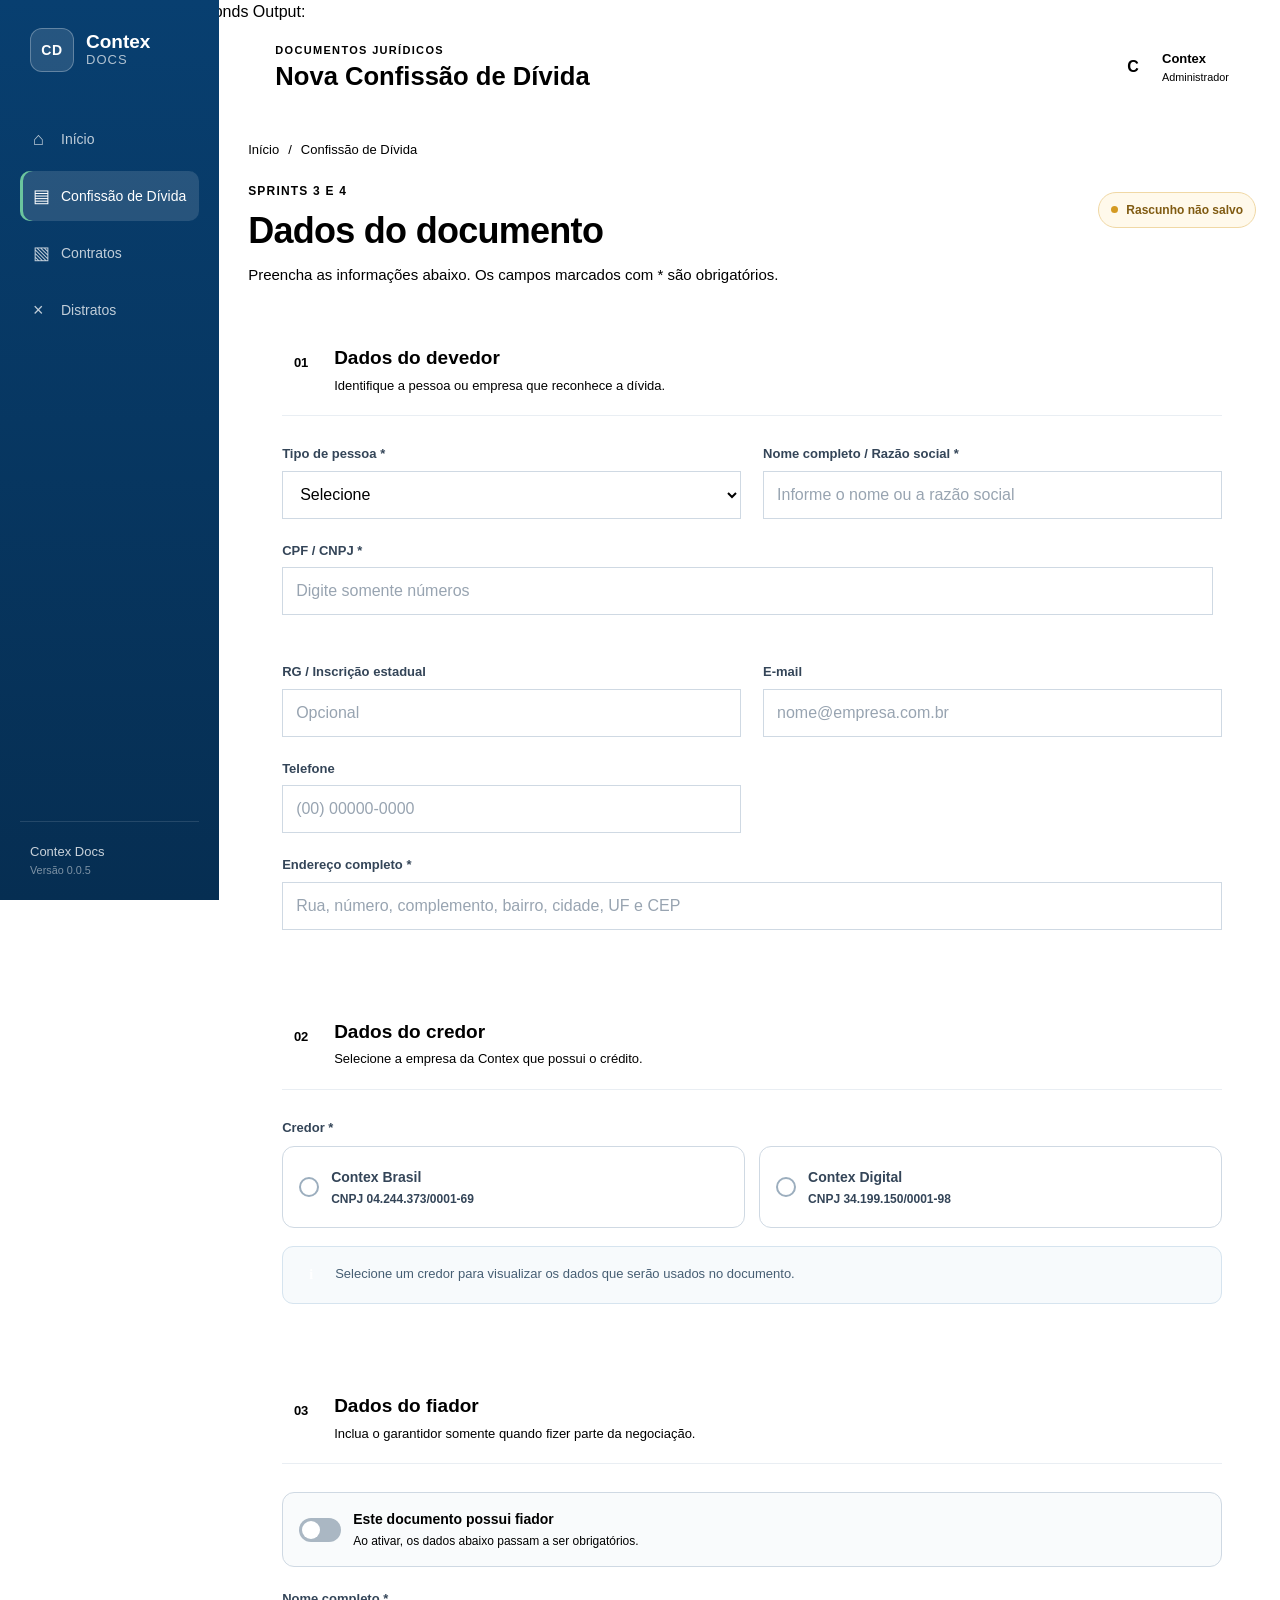
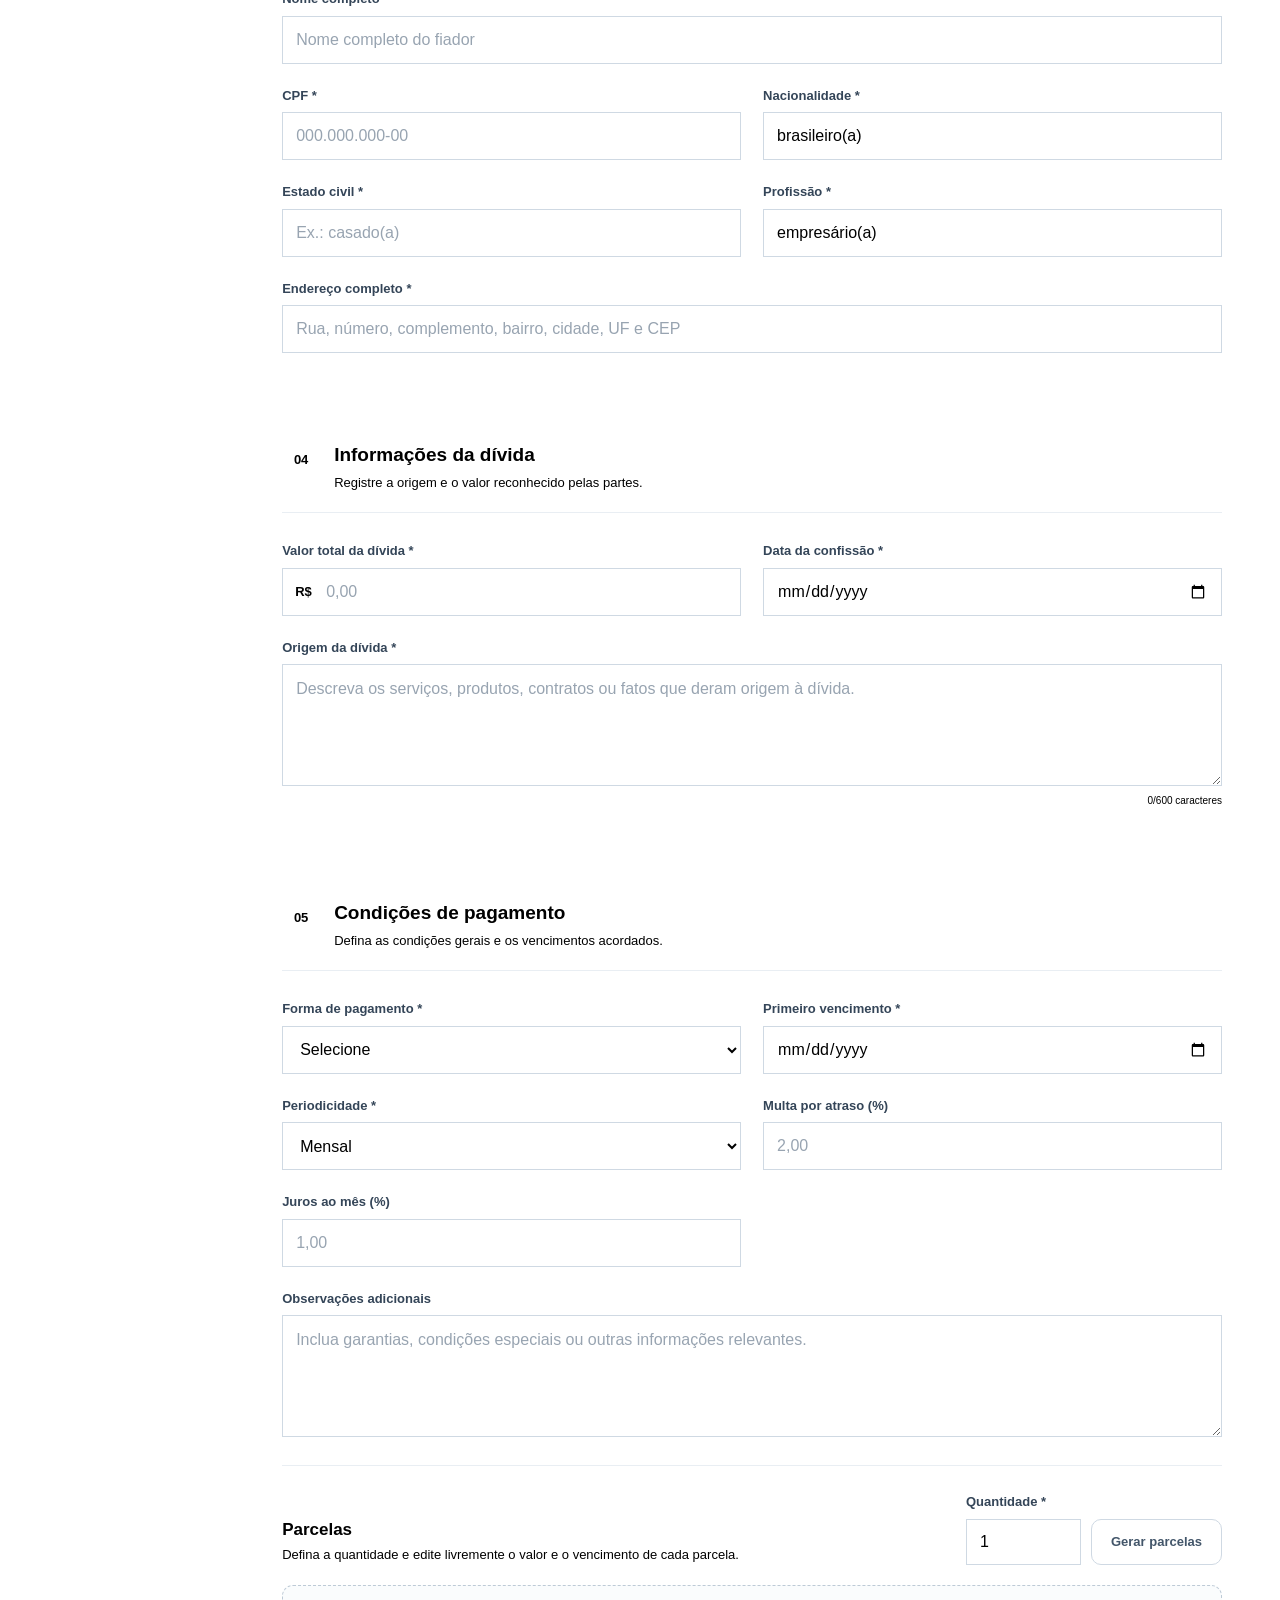
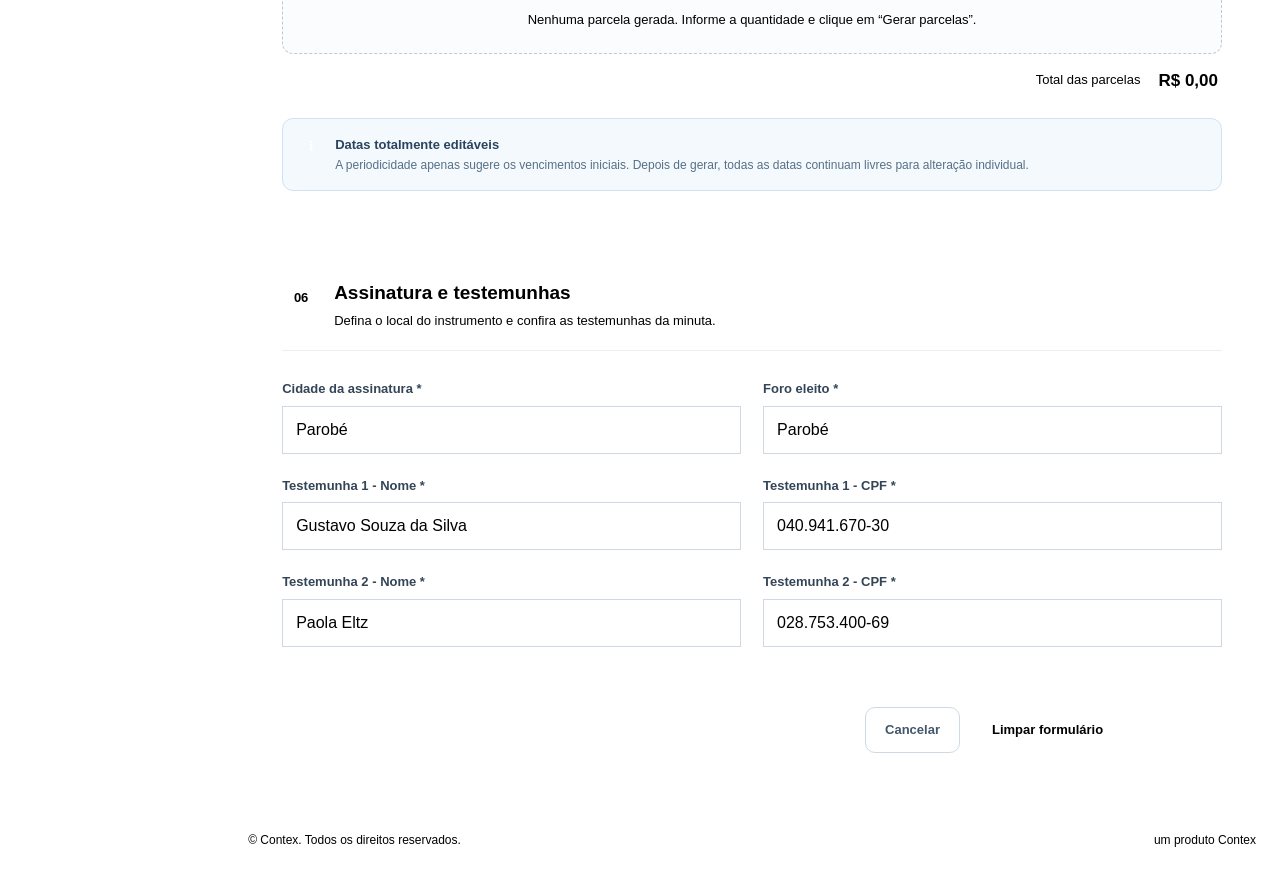
==== commit 4d67307b: "Atualizar pages/confissao.html" ====
--- a/pages/confissao.html
+++ b/pages/confissao.html
@@ -1,3 +1,6 @@
+Exit code: 0
+Wall time: 1.1 seconds
+Output:
 <!DOCTYPE html>
 <html lang="pt-BR">
 
@@ -50,7 +53,7 @@
 
             <div class="sidebar-footer">
                 <span>Contex Docs</span>
-                <small>Versão 0.0.4</small>
+                <small>Versão 0.0.5</small>
             </div>
         </aside>
 
@@ -143,21 +146,32 @@
                                 <small class="field-error">Informe o nome do devedor.</small>
                             </div>
 
-                            <div class="field">
+                            <div class="field field-full">
                                 <label for="documentoDevedor" data-js="label-documento">
                                     CPF / CNPJ <span>*</span>
                                 </label>
-                                <input
-                                    id="documentoDevedor"
-                                    name="documentoDevedor"
-                                    type="text"
-                                    inputmode="numeric"
-                                    maxlength="18"
-                                    placeholder="Digite somente números"
-                                    required
-                                    data-js="documento"
-                                >
+                                <div class="cnpj-lookup">
+                                    <input
+                                        id="documentoDevedor"
+                                        name="documentoDevedor"
+                                        type="text"
+                                        inputmode="numeric"
+                                        maxlength="18"
+                                        placeholder="Digite somente números"
+                                        required
+                                        data-js="documento"
+                                    >
+                                    <button
+                                        class="lookup-button"
+                                        type="button"
+                                        data-js="buscar-cnpj-devedor"
+                                        hidden
+                                    >
+                                        Buscar dados
+                                    </button>
+                                </div>
                                 <small class="field-error">Informe o CPF ou CNPJ.</small>
+                                <small class="lookup-status" data-js="status-cnpj-devedor" aria-live="polite"></small>
                             </div>
 
                             <div class="field">
@@ -699,3 +713,4 @@
 </body>
 
 </html>
+
--- a/assets/css/confissao.css
+++ b/assets/css/confissao.css
@@ -1,3 +1,6 @@
+Exit code: 0
+Wall time: 0.8 seconds
+Output:
 :root {
     --color-primary: #0a4e8a;
     --color-primary-dark: #073a68;
@@ -412,6 +415,59 @@
     padding: 0 13px;
 }
 
+.cnpj-lookup {
+    display: grid;
+    grid-template-columns: minmax(0, 1fr) auto;
+    gap: 9px;
+}
+
+.lookup-button {
+    min-height: 48px;
+    padding: 0 15px;
+    border: 1px solid var(--color-primary);
+    border-radius: var(--radius-medium);
+    background: var(--color-primary-soft);
+    color: var(--color-primary-dark);
+    font-size: 12px;
+    font-weight: 700;
+    white-space: nowrap;
+    cursor: pointer;
+    transition: background 160ms ease, color 160ms ease, opacity 160ms ease;
+}
+
+.lookup-button:hover:not(:disabled) {
+    background: var(--color-primary);
+    color: #ffffff;
+}
+
+.lookup-button:focus-visible {
+    outline: 3px solid rgba(10, 78, 138, 0.2);
+    outline-offset: 2px;
+}
+
+.lookup-button:disabled {
+    cursor: wait;
+    opacity: 0.65;
+}
+
+.lookup-status {
+    min-height: 18px;
+    color: var(--color-muted);
+    font-size: 12px;
+}
+
+.lookup-status.is-success {
+    color: #157348;
+}
+
+.lookup-status.is-warning {
+    color: #8b6412;
+}
+
+.lookup-status.is-error {
+    color: var(--color-danger);
+}
+
 .field textarea {
     min-height: 112px;
     resize: vertical;
@@ -1071,6 +1127,10 @@
         gap: 18px;
     }
 
+    .cnpj-lookup {
+        grid-template-columns: 1fr;
+    }
+
     .creditor-options {
         grid-template-columns: 1fr;
     }
@@ -1114,4 +1174,4 @@
         transition-duration: 0.01ms !important;
     }
 }
-
+
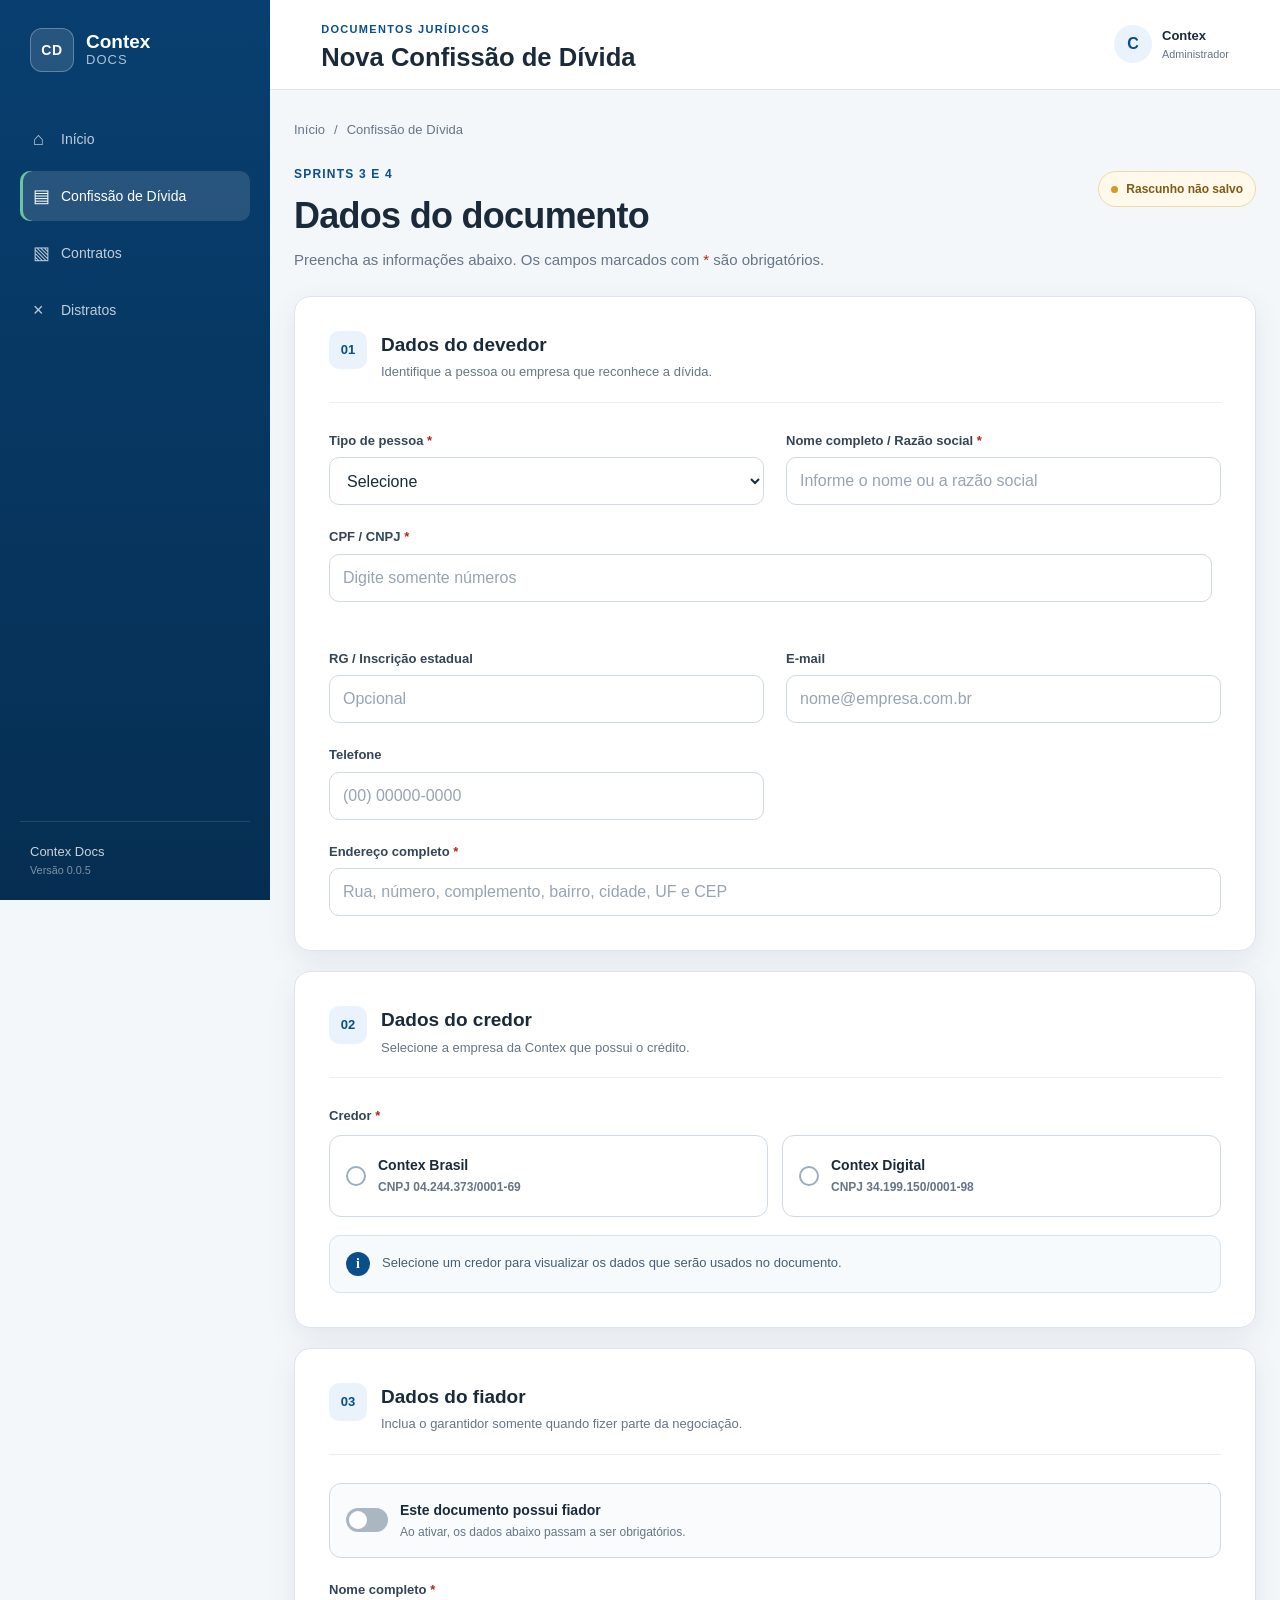
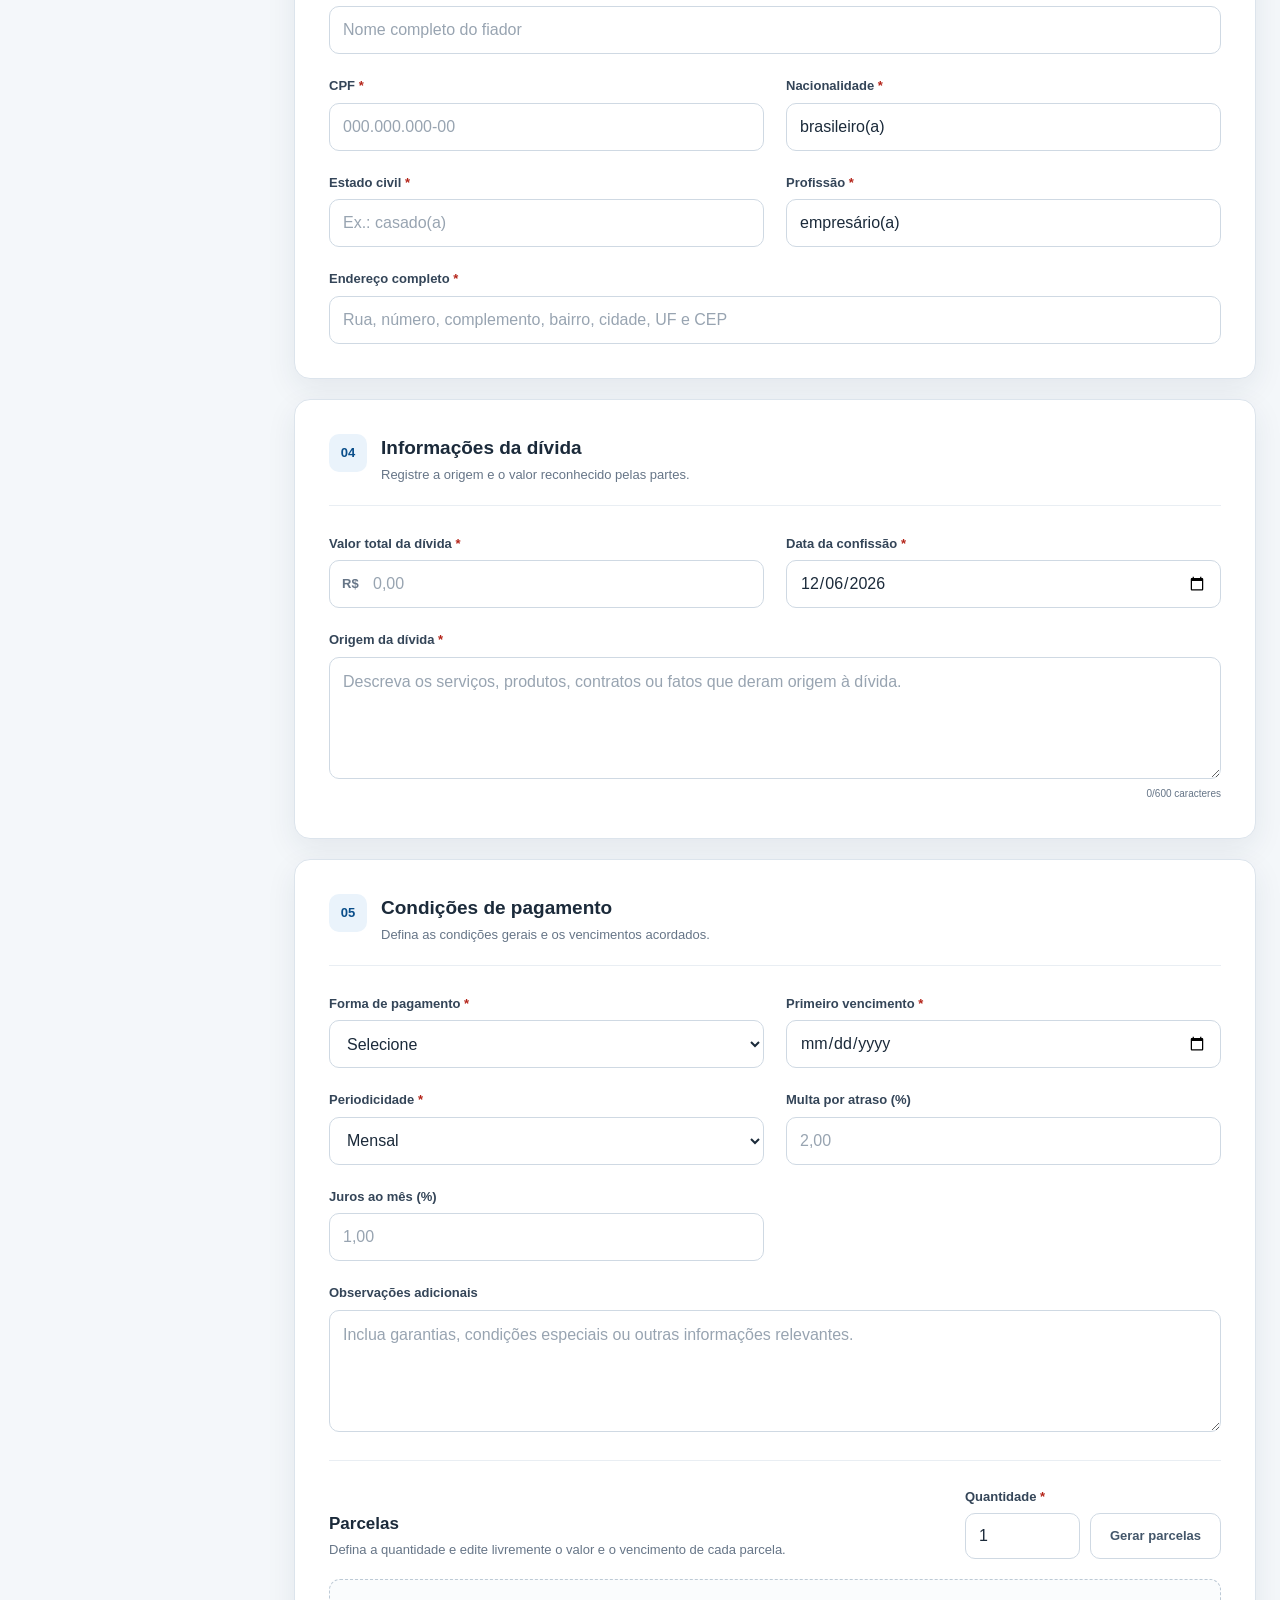
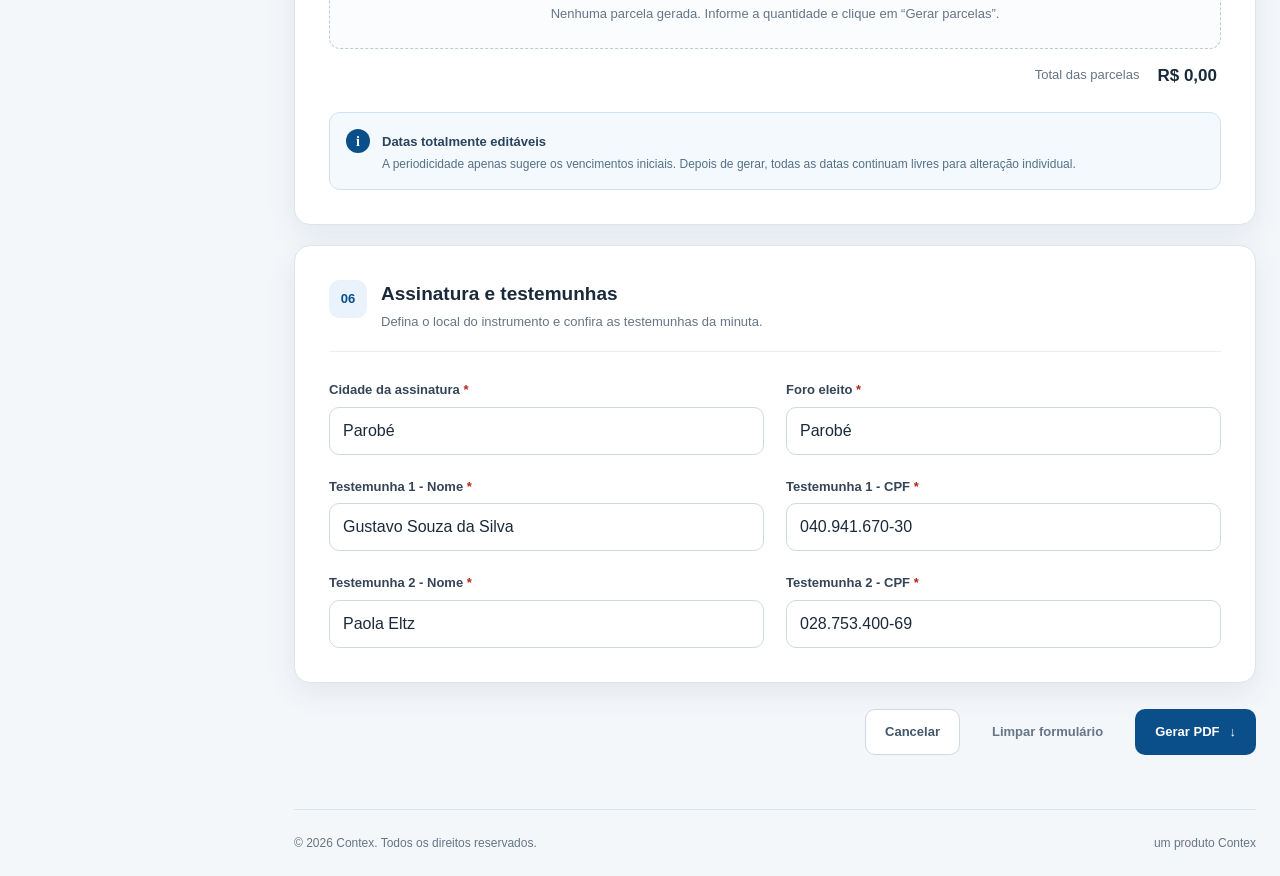
==== commit 71f28c60: "Corrigir publicação de pages/confissao.html" ====
--- a/pages/confissao.html
+++ b/pages/confissao.html
@@ -1,6 +1,3 @@
-Exit code: 0
-Wall time: 1.1 seconds
-Output:
 <!DOCTYPE html>
 <html lang="pt-BR">
 
--- a/assets/css/confissao.css
+++ b/assets/css/confissao.css
@@ -1,6 +1,3 @@
-Exit code: 0
-Wall time: 0.8 seconds
-Output:
 :root {
     --color-primary: #0a4e8a;
     --color-primary-dark: #073a68;
